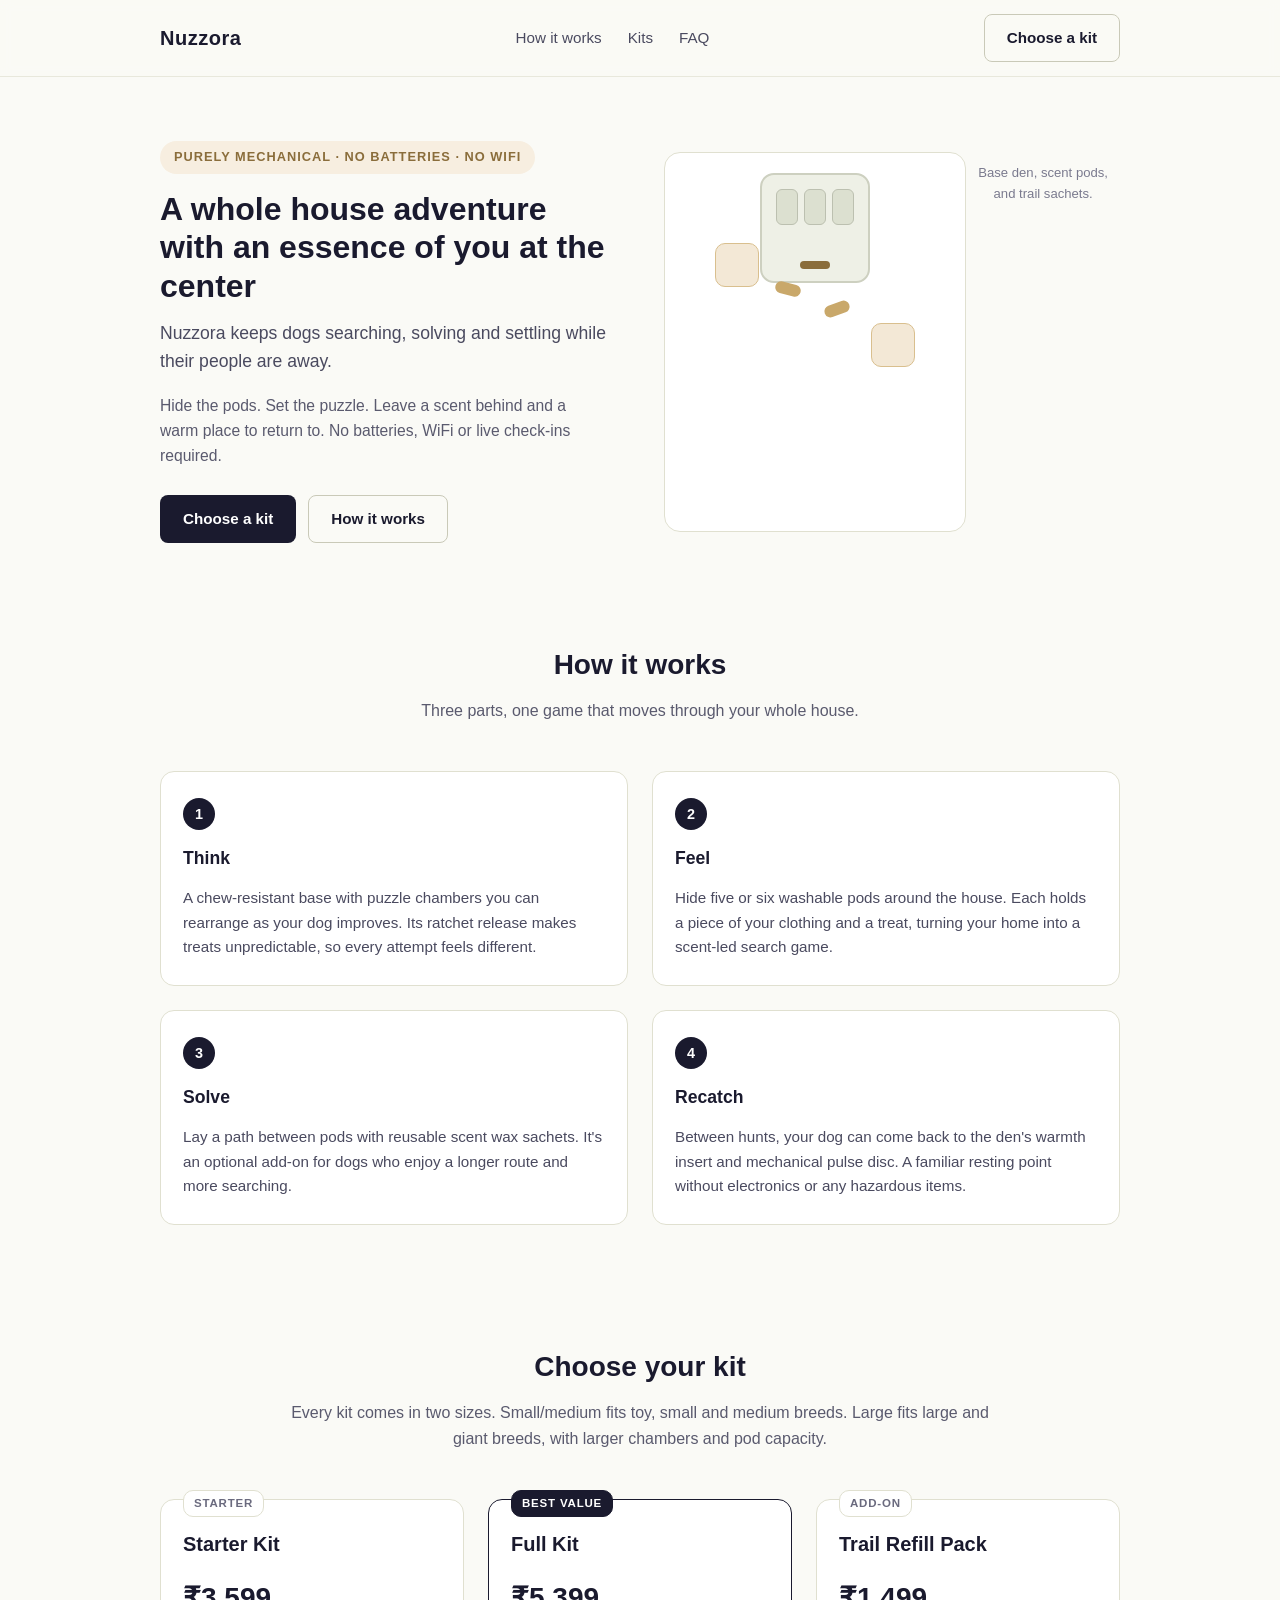
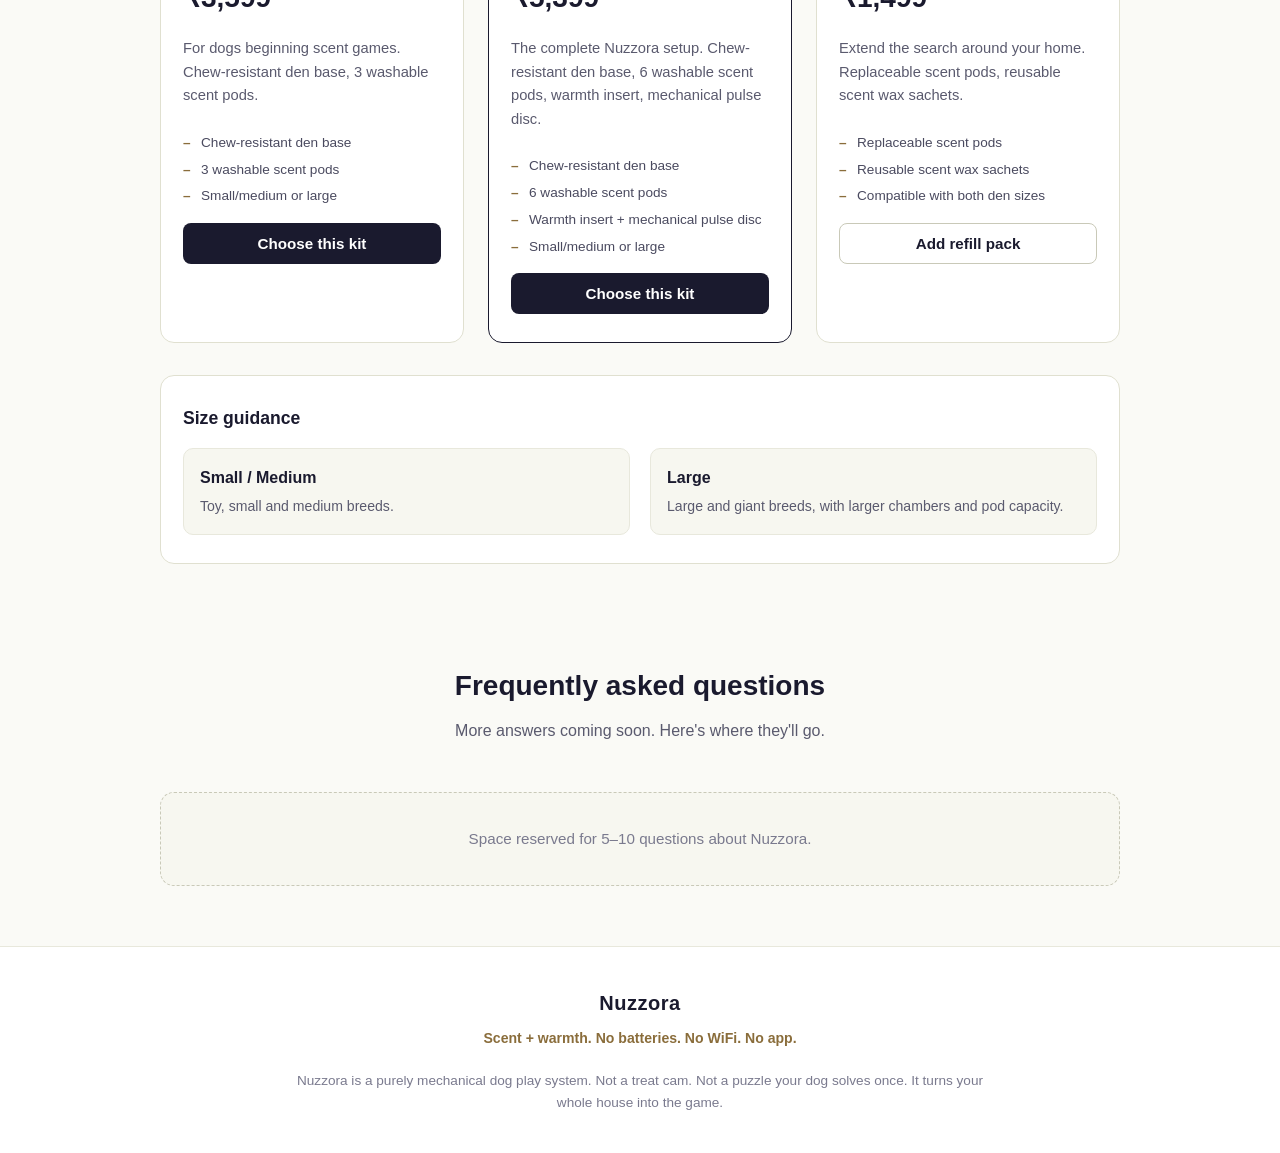
==== index.html @ 22600ec7 "Add Nuzzora product page: hero, how it works, kits, FAQ space" ====
<!DOCTYPE html>
<html lang="en">
<head>
  <meta charset="UTF-8">
  <meta name="viewport" content="width=device-width, initial-scale=1.0">
  <title>Nuzzora — A whole house adventure for your dog</title>
  <link rel="stylesheet" href="styles.css">
</head>
<body>

  <header class="site-header">
    <div class="container header-inner">
      <a class="brand" href="#">Nuzzora</a>
      <nav class="nav-links">
        <a href="#how-it-works">How it works</a>
        <a href="#kits">Kits</a>
        <a href="#faq">FAQ</a>
      </nav>
      <a class="btn btn-outline" href="#kits">Choose a kit</a>
    </div>
  </header>

  <main>

    <!-- 1. Hero Section -->
    <section class="hero" id="hero">
      <div class="container hero-inner">
        <div class="hero-content">
          <span class="badge">Purely mechanical · No batteries · No WiFi</span>
          <h1 class="hero-headline">A whole house adventure with an essence of you at the center</h1>
          <p class="hero-subheading">Nuzzora keeps dogs searching, solving and settling while their people are away.</p>
          <p class="hero-body">Hide the pods. Set the puzzle. Leave a scent behind and a warm place to return to. No batteries, WiFi or live check-ins required.</p>
          <div class="hero-actions">
            <a class="btn btn-primary" href="#kits">Choose a kit</a>
            <a class="btn btn-outline" href="#how-it-works">How it works</a>
          </div>
        </div>
        <div class="hero-visual">
          <div class="product-card">
            <div class="product-card-inner">
              <div class="den den-base">
                <div class="chambers">
                  <div class="chamber c1"></div>
                  <div class="chamber c2"></div>
                  <div class="chamber c3"></div>
                </div>
                <div class="pulse-disc"></div>
              </div>
              <div class="pod pod-1"></div>
              <div class="pod pod-2"></div>
              <div class="sachet sachet-1"></div>
              <div class="sachet sachet-2"></div>
            </div>
          </div>
          <p class="visual-caption">Base den, scent pods, and trail sachets.</p>
        </div>
      </div>
    </section>

    <!-- 2. How it works -->
    <section class="how-it-works" id="how-it-works">
      <div class="container">
        <header class="section-header">
          <h2 class="section-title">How it works</h2>
          <p class="section-intro">Three parts, one game that moves through your whole house.</p>
        </header>

        <div class="steps-grid">
          <article class="step card">
            <div class="step-number">1</div>
            <h3 class="step-title">Think</h3>
            <p>A chew-resistant base with puzzle chambers you can rearrange as your dog improves. Its ratchet release makes treats unpredictable, so every attempt feels different.</p>
          </article>

          <article class="step card">
            <div class="step-number">2</div>
            <h3 class="step-title">Feel</h3>
            <p>Hide five or six washable pods around the house. Each holds a piece of your clothing and a treat, turning your home into a scent-led search game.</p>
          </article>

          <article class="step card">
            <div class="step-number">3</div>
            <h3 class="step-title">Solve</h3>
            <p>Lay a path between pods with reusable scent wax sachets. It's an optional add-on for dogs who enjoy a longer route and more searching.</p>
          </article>

          <article class="step card">
            <div class="step-number">4</div>
            <h3 class="step-title">Recatch</h3>
            <p>Between hunts, your dog can come back to the den's warmth insert and mechanical pulse disc. A familiar resting point without electronics or any hazardous items.</p>
          </article>
        </div>
      </div>
    </section>

    <!-- 3. Size and Price Cards -->
    <section class="kits" id="kits">
      <div class="container">
        <header class="section-header">
          <h2 class="section-title">Choose your kit</h2>
          <p class="section-intro">Every kit comes in two sizes. Small/medium fits toy, small and medium breeds. Large fits large and giant breeds, with larger chambers and pod capacity.</p>
        </header>

        <div class="kits-grid">
          <article class="kit-card card">
            <span class="kit-tag">Starter</span>
            <h3 class="kit-name">Starter Kit</h3>
            <p class="kit-price">₹3,599</p>
            <p class="kit-desc">For dogs beginning scent games. Chew-resistant den base, 3 washable scent pods.</p>
            <ul class="kit-includes">
              <li>Chew-resistant den base</li>
              <li>3 washable scent pods</li>
              <li>Small/medium or large</li>
            </ul>
            <button class="btn btn-primary choose-btn" data-kit="starter">Choose this kit</button>
          </article>

          <article class="kit-card card featured">
            <span class="kit-tag kit-tag--featured">Best value</span>
            <h3 class="kit-name">Full Kit</h3>
            <p class="kit-price">₹5,399</p>
            <p class="kit-desc">The complete Nuzzora setup. Chew-resistant den base, 6 washable scent pods, warmth insert, mechanical pulse disc.</p>
            <ul class="kit-includes">
              <li>Chew-resistant den base</li>
              <li>6 washable scent pods</li>
              <li>Warmth insert + mechanical pulse disc</li>
              <li>Small/medium or large</li>
            </ul>
            <button class="btn btn-primary choose-btn" data-kit="full">Choose this kit</button>
          </article>

          <article class="kit-card card">
            <span class="kit-tag">Add-on</span>
            <h3 class="kit-name">Trail Refill Pack</h3>
            <p class="kit-price">₹1,499</p>
            <p class="kit-desc">Extend the search around your home. Replaceable scent pods, reusable scent wax sachets.</p>
            <ul class="kit-includes">
              <li>Replaceable scent pods</li>
              <li>Reusable scent wax sachets</li>
              <li>Compatible with both den sizes</li>
            </ul>
            <button class="btn btn-outline choose-btn" data-kit="refill">Add refill pack</button>
          </article>
        </div>

        <div class="size-guidance card">
          <h3>Size guidance</h3>
          <div class="size-options">
            <div class="size-option">
              <strong>Small / Medium</strong>
              <p>Toy, small and medium breeds.</p>
            </div>
            <div class="size-option">
              <strong>Large</strong>
              <p>Large and giant breeds, with larger chambers and pod capacity.</p>
            </div>
          </div>
        </div>
      </div>
    </section>

    <!-- 4. FAQ (space kept) -->
    <section class="faq" id="faq">
      <div class="container">
        <header class="section-header">
          <h2 class="section-title">Frequently asked questions</h2>
          <p class="section-intro">More answers coming soon. Here's where they'll go.</p>
        </header>

        <div class="faq-grid">
          <div class="faq-placeholder card">
            <p>Space reserved for 5–10 questions about Nuzzora.</p>
          </div>
        </div>
      </div>
    </section>

  </main>

  <footer class="site-footer">
    <div class="container footer-inner">
      <div class="footer-brand">
        <a class="brand" href="#">Nuzzora</a>
        <p class="footer-line">Scent + warmth. No batteries. No WiFi. No app.</p>
      </div>
      <div class="footer-notes">
        <p>Nuzzora is a purely mechanical dog play system. Not a treat cam. Not a puzzle your dog solves once. It turns your whole house into the game.</p>
      </div>
    </div>
  </footer>

  <script src="script.js"></script>
</body>
</html>
---- styles.css ----
/* Nuzzora — product page styles */
* {
  box-sizing: border-box;
  margin: 0;
  padding: 0;
}

html {
  scroll-behavior: smooth;
}

body {
  font-family: -apple-system, BlinkMacSystemFont, "Segoe UI", Roboto, Helvetica, Arial, sans-serif;
  background: #fafaf6;
  color: #22223b;
  line-height: 1.6;
  -webkit-font-smoothing: antialiased;
}

a {
  color: inherit;
  text-decoration: none;
}

img {
  display: block;
  max-width: 100%;
}

.container {
  width: 100%;
  max-width: 1000px;
  margin: 0 auto;
  padding: 0 20px;
}

/* Header */
.site-header {
  position: sticky;
  top: 0;
  background: rgba(250, 250, 246, 0.8);
  border-bottom: 1px solid #e8e8dc;
  z-index: 50;
  backdrop-filter: blur(6px);
}

.header-inner {
  display: flex;
  align-items: center;
  justify-content: space-between;
  padding: 14px 20px;
}

.brand {
  font-weight: 800;
  font-size: 1.25rem;
  letter-spacing: 0.5px;
  color: #1a1a2e;
}

.nav-links {
  display: flex;
  gap: 26px;
  align-items: center;
}

.nav-links a {
  font-size: 0.95rem;
  color: #4a4a5f;
  font-weight: 500;
}

.nav-links a:hover {
  color: #1a1a2e;
}

/* Buttons */
.btn {
  display: inline-flex;
  align-items: center;
  justify-content: center;
  padding: 11px 22px;
  border-radius: 8px;
  font-size: 0.95rem;
  font-weight: 600;
  cursor: pointer;
  border: 1px solid transparent;
  transition: all 0.2s ease;
}

.btn-primary {
  background: #1a1a2e;
  color: #ffffff;
}

.btn-primary:hover {
  background: #2a2a4e;
}

.btn-outline {
  background: transparent;
  color: #1a1a2e;
  border-color: #c9c9b8;
}

.btn-outline:hover {
  background: #f0f0e6;
  border-color: #1a1a2e;
}

/* Hero */
.hero {
  padding: 64px 0 40px;
}

.hero-inner {
  display: grid;
  grid-template-columns: 1fr 1fr;
  gap: 48px;
  align-items: center;
}

.badge {
  display: inline-block;
  font-size: 0.8rem;
  font-weight: 700;
  letter-spacing: 1px;
  text-transform: uppercase;
  color: #8a6d3b;
  background: #f7eee0;
  padding: 6px 14px;
  border-radius: 20px;
  margin-bottom: 16px;
}

.hero-headline {
  font-size: 2rem;
  font-weight: 800;
  line-height: 1.2;
  color: #1a1a2e;
  margin-bottom: 14px;
}

.hero-subheading {
  font-size: 1.1rem;
  color: #4a4a5f;
  margin-bottom: 18px;
  font-weight: 500;
}

.hero-body {
  font-size: 0.98rem;
  color: #5a5a6e;
  margin-bottom: 26px;
  max-width: 430px;
}

.hero-actions {
  display: flex;
  gap: 12px;
  flex-wrap: wrap;
}

.hero-visual {
  display: flex;
  justify-content: center;
}

.product-card {
  width: 100%;
  max-width: 360px;
  height: 380px;
  background: #ffffff;
  border: 1px solid #e0e0d0;
  border-radius: 16px;
  position: relative;
  overflow: hidden;
}

.product-card-inner {
  position: absolute;
  inset: 20px;
  display: flex;
  flex-direction: column;
  align-items: center;
  justify-content: space-between;
}

.den {
  width: 110px;
  height: 110px;
  background: #eef0e6;
  border: 2px solid #cdd0c0;
  border-radius: 14px;
  position: relative;
  display: flex;
  align-items: center;
  justify-content: center;
}

.chambers {
  position: absolute;
  inset: 14px;
  display: grid;
  grid-template-columns: repeat(3, 1fr);
  grid-template-rows: repeat(2, 1fr);
  gap: 6px;
}

.chamber {
  background: #dce0d0;
  border: 1px solid #bcc0b0;
  border-radius: 6px;
}

.pulse-disc {
  position: absolute;
  bottom: 12px;
  left: 50%;
  transform: translateX(-50%);
  width: 30px;
  height: 8px;
  background: #8a6d3b;
  border-radius: 4px;
}

.pod {
  width: 44px;
  height: 44px;
  background: #f3e8d6;
  border: 1.5px solid #d9bf8e;
  border-radius: 10px;
  position: absolute;
}

.pod-1 {
  top: 70px;
  left: 30px;
}

.pod-2 {
  top: 150px;
  right: 30px;
}

.sachet {
  width: 26px;
  height: 12px;
  background: #c9a86a;
  border-radius: 6px;
  position: absolute;
}

.sachet-1 {
  top: 110px;
  left: 90px;
  transform: rotate(15deg);
}

.sachet-2 {
  top: 130px;
  right: 95px;
  transform: rotate(-20deg);
}

.visual-caption {
  margin-top: 10px;
  text-align: center;
  font-size: 0.82rem;
  color: #7a7a8e;
}

/* Section headers */
.section-header {
  text-align: center;
  max-width: 700px;
  margin: 0 auto 48px;
}

.section-title {
  font-size: 1.75rem;
  font-weight: 800;
  color: #1a1a2e;
  margin-bottom: 10px;
}

.section-intro {
  font-size: 1rem;
  color: #5a5a6e;
}

/* How it works */
.how-it-works {
  padding: 60px 0;
}

.steps-grid {
  display: grid;
  grid-template-columns: repeat(2, 1fr);
  gap: 24px;
}

.step {
  display: flex;
  flex-direction: column;
  gap: 14px;
  padding: 26px 22px;
  border: 1px solid #e0e0d0;
  border-radius: 14px;
  background: #ffffff;
}

.step-number {
  width: 32px;
  height: 32px;
  background: #1a1a2e;
  color: #ffffff;
  border-radius: 50%;
  font-size: 0.9rem;
  font-weight: 700;
  display: flex;
  align-items: center;
  justify-content: center;
  align-self: flex-start;
}

.step-title {
  font-size: 1.1rem;
  font-weight: 700;
  color: #1a1a2e;
}

.step p {
  font-size: 0.95rem;
  color: #4a4a5f;
}

/* Kits */
.kits {
  padding: 60px 0 40px;
}

.kits-grid {
  display: grid;
  grid-template-columns: repeat(3, 1fr);
  gap: 24px;
  margin-bottom: 32px;
}

.kit-card {
  display: flex;
  flex-direction: column;
  gap: 16px;
  padding: 28px 22px;
  border: 1px solid #e0e0d0;
  border-radius: 14px;
  background: #ffffff;
  position: relative;
}

.kit-card.featured {
  border-color: #1a1a2e;
  z-index: 2;
}

.kit-tag {
  position: absolute;
  top: -10px;
  left: 22px;
  font-size: 0.72rem;
  font-weight: 800;
  letter-spacing: 0.8px;
  text-transform: uppercase;
  background: #ffffff;
  padding: 3px 10px;
  border-radius: 10px;
  border: 1px solid #e0e0d0;
  color: #6a6a7e;
}

.kit-card.featured .kit-tag--featured {
  border-color: #1a1a2e;
  color: #1a1a2e;
  background: #1a1a2e;
  color: #ffffff;
}

.kit-name {
  font-size: 1.25rem;
  font-weight: 800;
  color: #1a1a2e;
}

.kit-price {
  font-size: 1.75rem;
  font-weight: 800;
  color: #1a1a2e;
}

.kit-desc {
  font-size: 0.92rem;
  color: #5a5a6e;
}

.kit-includes {
  list-style: none;
  margin-top: 8px;
  display: flex;
  flex-direction: column;
  gap: 5px;
}

.kit-includes li {
  font-size: 0.85rem;
  color: #4a4a5f;
  padding-left: 18px;
  position: relative;
}

.kit-includes li::before {
  content: "–";
  position: absolute;
  left: 0;
  color: #8a6d3b;
  font-weight: 700;
}

.size-guidance {
  display: flex;
  flex-direction: column;
  gap: 16px;
  padding: 28px 22px;
  border: 1px solid #e0e0d0;
  border-radius: 14px;
  background: #ffffff;
}

.size-guidance h3 {
  font-size: 1.1rem;
  font-weight: 700;
  color: #1a1a2e;
}

.size-options {
  display: flex;
  gap: 20px;
  flex-wrap: wrap;
}

.size-option {
  flex: 1;
  min-width: 180px;
  background: #f7f7f0;
  border-radius: 10px;
  padding: 16px;
  border: 1px solid #e8e8dc;
}

.size-option strong {
  display: block;
  font-size: 1rem;
  font-weight: 700;
  color: #1a1a2e;
  margin-bottom: 4px;
}

.size-option p {
  font-size: 0.88rem;
  color: #5a5a6e;
}

/* FAQ */
.faq {
  padding: 60px 0;
}

.faq-grid {
  display: grid;
  grid-template-columns: repeat(auto-fit, minmax(260px, 1fr));
  gap: 20px;
}

.faq-placeholder {
  padding: 34px 22px;
  border: 1px dashed #c9c9b8;
  border-radius: 14px;
  background: #f7f7f0;
  color: #7a7a8e;
  font-size: 0.95rem;
  text-align: center;
}

/* Footer */
.site-footer {
  border-top: 1px solid #e8e8dc;
  background: #ffffff;
  padding: 40px 0;
}

.footer-inner {
  display: flex;
  flex-direction: column;
  gap: 20px;
  align-items: center;
  text-align: center;
}

.footer-brand .brand {
  font-weight: 800;
  font-size: 1.25rem;
  color: #1a1a2e;
  margin-bottom: 8px;
  display: block;
}

.footer-line {
  font-size: 0.88rem;
  color: #8a6d3b;
  font-weight: 600;
}

.footer-notes p {
  font-size: 0.85rem;
  color: #7a7a8e;
  max-width: 700px;
}

/* Responsive */
@media (max-width: 768px) {
  .hero-inner {
    grid-template-columns: 1fr;
    gap: 32px;
  }

  .steps-grid {
    grid-template-columns: 1fr;
  }

  .kits-grid {
    grid-template-columns: 1fr;
  }

  .nav-links {
    display: none;
  }

  .hero-headline {
    font-size: 1.6rem;
  }
}
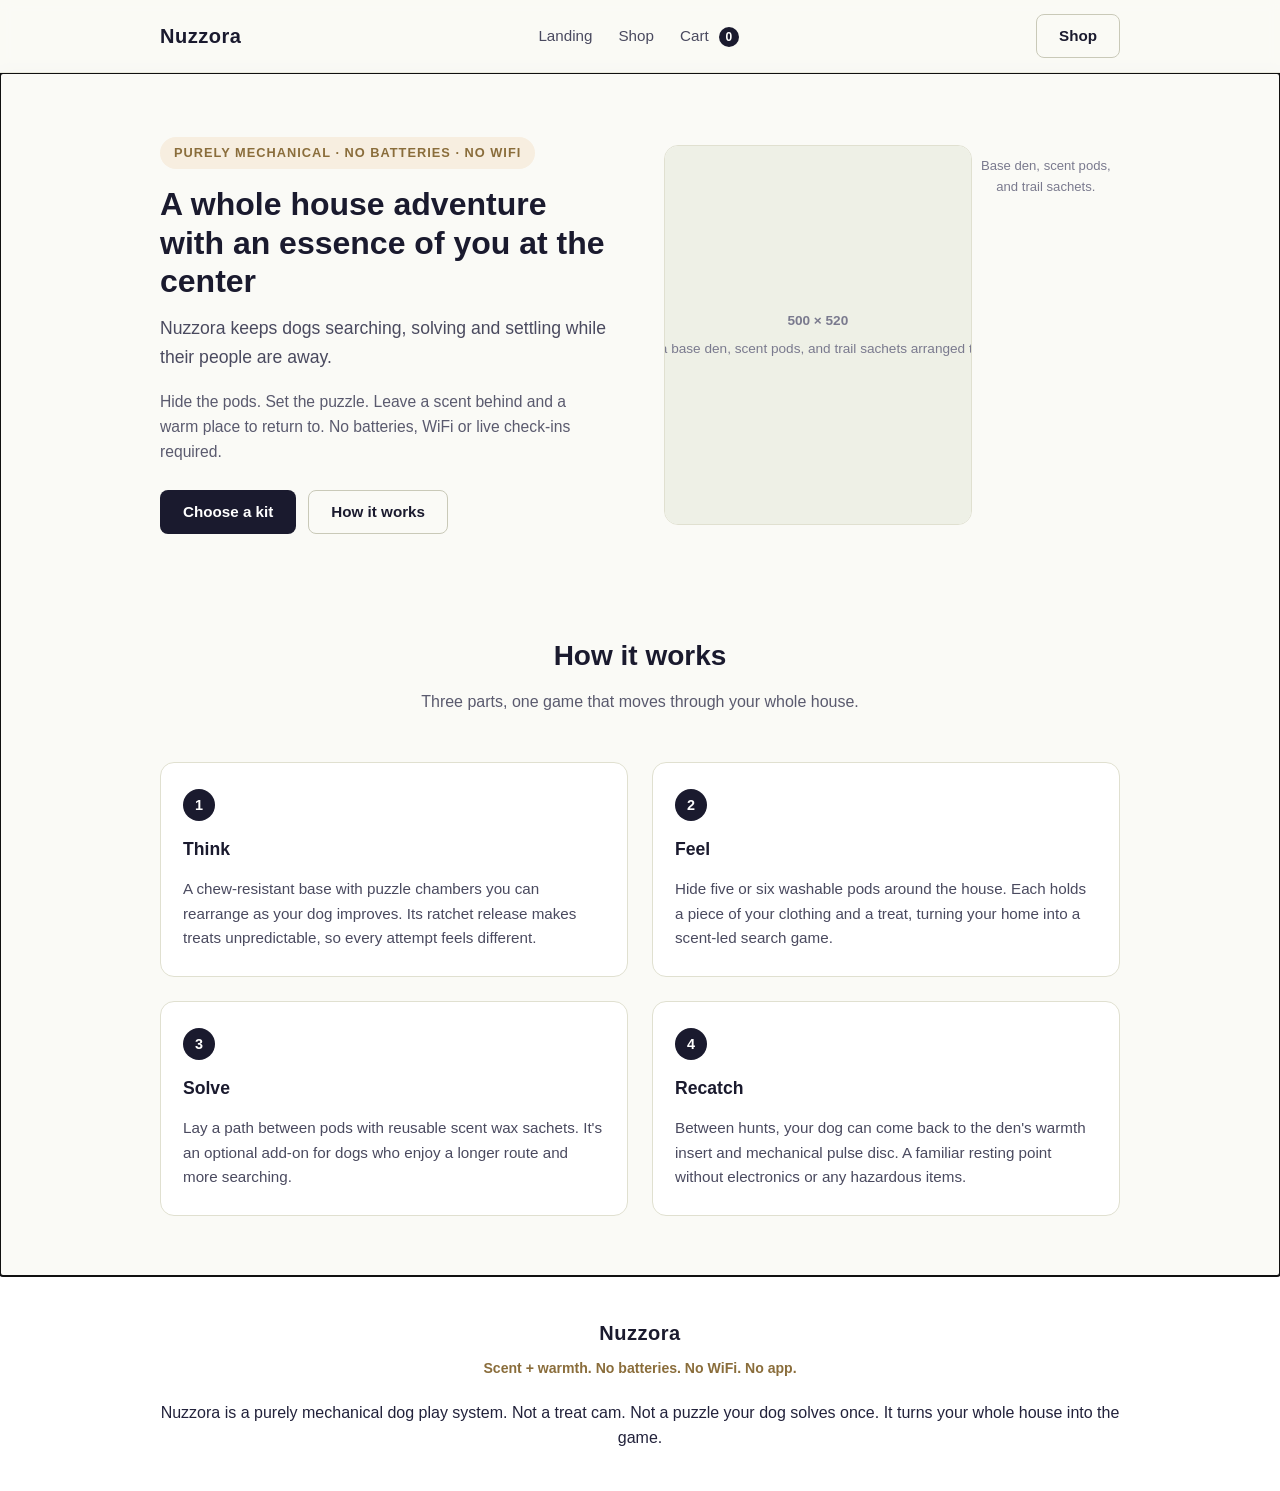
==== commit baa476ca: "Refactor into lightweight SPA: landing, shop, product detail, cart, checkout, confirmation routes wi" ====
--- a/index.html
+++ b/index.html
@@ -7,188 +7,9 @@
   <link rel="stylesheet" href="styles.css">
 </head>
 <body>
-
-  <header class="site-header">
-    <div class="container header-inner">
-      <a class="brand" href="#">Nuzzora</a>
-      <nav class="nav-links">
-        <a href="#how-it-works">How it works</a>
-        <a href="#kits">Kits</a>
-        <a href="#faq">FAQ</a>
-      </nav>
-      <a class="btn btn-outline" href="#kits">Choose a kit</a>
-    </div>
-  </header>
-
-  <main>
-
-    <!-- 1. Hero Section -->
-    <section class="hero" id="hero">
-      <div class="container hero-inner">
-        <div class="hero-content">
-          <span class="badge">Purely mechanical · No batteries · No WiFi</span>
-          <h1 class="hero-headline">A whole house adventure with an essence of you at the center</h1>
-          <p class="hero-subheading">Nuzzora keeps dogs searching, solving and settling while their people are away.</p>
-          <p class="hero-body">Hide the pods. Set the puzzle. Leave a scent behind and a warm place to return to. No batteries, WiFi or live check-ins required.</p>
-          <div class="hero-actions">
-            <a class="btn btn-primary" href="#kits">Choose a kit</a>
-            <a class="btn btn-outline" href="#how-it-works">How it works</a>
-          </div>
-        </div>
-        <div class="hero-visual">
-          <div class="product-card">
-            <div class="product-card-inner">
-              <div class="den den-base">
-                <div class="chambers">
-                  <div class="chamber c1"></div>
-                  <div class="chamber c2"></div>
-                  <div class="chamber c3"></div>
-                </div>
-                <div class="pulse-disc"></div>
-              </div>
-              <div class="pod pod-1"></div>
-              <div class="pod pod-2"></div>
-              <div class="sachet sachet-1"></div>
-              <div class="sachet sachet-2"></div>
-            </div>
-          </div>
-          <p class="visual-caption">Base den, scent pods, and trail sachets.</p>
-        </div>
-      </div>
-    </section>
-
-    <!-- 2. How it works -->
-    <section class="how-it-works" id="how-it-works">
-      <div class="container">
-        <header class="section-header">
-          <h2 class="section-title">How it works</h2>
-          <p class="section-intro">Three parts, one game that moves through your whole house.</p>
-        </header>
-
-        <div class="steps-grid">
-          <article class="step card">
-            <div class="step-number">1</div>
-            <h3 class="step-title">Think</h3>
-            <p>A chew-resistant base with puzzle chambers you can rearrange as your dog improves. Its ratchet release makes treats unpredictable, so every attempt feels different.</p>
-          </article>
-
-          <article class="step card">
-            <div class="step-number">2</div>
-            <h3 class="step-title">Feel</h3>
-            <p>Hide five or six washable pods around the house. Each holds a piece of your clothing and a treat, turning your home into a scent-led search game.</p>
-          </article>
-
-          <article class="step card">
-            <div class="step-number">3</div>
-            <h3 class="step-title">Solve</h3>
-            <p>Lay a path between pods with reusable scent wax sachets. It's an optional add-on for dogs who enjoy a longer route and more searching.</p>
-          </article>
-
-          <article class="step card">
-            <div class="step-number">4</div>
-            <h3 class="step-title">Recatch</h3>
-            <p>Between hunts, your dog can come back to the den's warmth insert and mechanical pulse disc. A familiar resting point without electronics or any hazardous items.</p>
-          </article>
-        </div>
-      </div>
-    </section>
-
-    <!-- 3. Size and Price Cards -->
-    <section class="kits" id="kits">
-      <div class="container">
-        <header class="section-header">
-          <h2 class="section-title">Choose your kit</h2>
-          <p class="section-intro">Every kit comes in two sizes. Small/medium fits toy, small and medium breeds. Large fits large and giant breeds, with larger chambers and pod capacity.</p>
-        </header>
-
-        <div class="kits-grid">
-          <article class="kit-card card">
-            <span class="kit-tag">Starter</span>
-            <h3 class="kit-name">Starter Kit</h3>
-            <p class="kit-price">₹3,599</p>
-            <p class="kit-desc">For dogs beginning scent games. Chew-resistant den base, 3 washable scent pods.</p>
-            <ul class="kit-includes">
-              <li>Chew-resistant den base</li>
-              <li>3 washable scent pods</li>
-              <li>Small/medium or large</li>
-            </ul>
-            <button class="btn btn-primary choose-btn" data-kit="starter">Choose this kit</button>
-          </article>
-
-          <article class="kit-card card featured">
-            <span class="kit-tag kit-tag--featured">Best value</span>
-            <h3 class="kit-name">Full Kit</h3>
-            <p class="kit-price">₹5,399</p>
-            <p class="kit-desc">The complete Nuzzora setup. Chew-resistant den base, 6 washable scent pods, warmth insert, mechanical pulse disc.</p>
-            <ul class="kit-includes">
-              <li>Chew-resistant den base</li>
-              <li>6 washable scent pods</li>
-              <li>Warmth insert + mechanical pulse disc</li>
-              <li>Small/medium or large</li>
-            </ul>
-            <button class="btn btn-primary choose-btn" data-kit="full">Choose this kit</button>
-          </article>
-
-          <article class="kit-card card">
-            <span class="kit-tag">Add-on</span>
-            <h3 class="kit-name">Trail Refill Pack</h3>
-            <p class="kit-price">₹1,499</p>
-            <p class="kit-desc">Extend the search around your home. Replaceable scent pods, reusable scent wax sachets.</p>
-            <ul class="kit-includes">
-              <li>Replaceable scent pods</li>
-              <li>Reusable scent wax sachets</li>
-              <li>Compatible with both den sizes</li>
-            </ul>
-            <button class="btn btn-outline choose-btn" data-kit="refill">Add refill pack</button>
-          </article>
-        </div>
-
-        <div class="size-guidance card">
-          <h3>Size guidance</h3>
-          <div class="size-options">
-            <div class="size-option">
-              <strong>Small / Medium</strong>
-              <p>Toy, small and medium breeds.</p>
-            </div>
-            <div class="size-option">
-              <strong>Large</strong>
-              <p>Large and giant breeds, with larger chambers and pod capacity.</p>
-            </div>
-          </div>
-        </div>
-      </div>
-    </section>
-
-    <!-- 4. FAQ (space kept) -->
-    <section class="faq" id="faq">
-      <div class="container">
-        <header class="section-header">
-          <h2 class="section-title">Frequently asked questions</h2>
-          <p class="section-intro">More answers coming soon. Here's where they'll go.</p>
-        </header>
-
-        <div class="faq-grid">
-          <div class="faq-placeholder card">
-            <p>Space reserved for 5–10 questions about Nuzzora.</p>
-          </div>
-        </div>
-      </div>
-    </section>
-
-  </main>
-
-  <footer class="site-footer">
-    <div class="container footer-inner">
-      <div class="footer-brand">
-        <a class="brand" href="#">Nuzzora</a>
-        <p class="footer-line">Scent + warmth. No batteries. No WiFi. No app.</p>
-      </div>
-      <div class="footer-notes">
-        <p>Nuzzora is a purely mechanical dog play system. Not a treat cam. Not a puzzle your dog solves once. It turns your whole house into the game.</p>
-      </div>
-    </div>
-  </footer>
-
-  <script src="script.js"></script>
+  <header id="header"></header>
+  <main id="app" tabindex="-1"></main>
+  <footer id="footer"></footer>
+  <script type="module" src="main.js"></script>
 </body>
 </html>
--- a/styles.css
+++ b/styles.css
@@ -1,5 +1,8 @@
-/* Nuzzora — product page styles */
-* {
+/* Nuzzora — global styles */
+/* Reset & base */
+*,
+*::before,
+*::after {
   box-sizing: border-box;
   margin: 0;
   padding: 0;
@@ -27,6 +30,10 @@
   max-width: 100%;
 }
 
+button {
+  font-family: inherit;
+}
+
 .container {
   width: 100%;
   max-width: 1000px;
@@ -34,11 +41,23 @@
   padding: 0 20px;
 }
 
+/* Visually hidden for accessible labels */
+.sr-only {
+  position: absolute;
+  width: 1px;
+  height: 1px;
+  padding: 0;
+  margin: -1px;
+  overflow: hidden;
+  clip: rect(0, 0, 0, 0);
+  border: 0;
+}
+
 /* Header */
 .site-header {
   position: sticky;
   top: 0;
-  background: rgba(250, 250, 246, 0.8);
+  background: rgba(250, 250, 246, 0.9);
   border-bottom: 1px solid #e8e8dc;
   z-index: 50;
   backdrop-filter: blur(6px);
@@ -72,6 +91,20 @@
 
 .nav-links a:hover {
   color: #1a1a2e;
+}
+
+.cart-count {
+  display: inline-flex;
+  align-items: center;
+  justify-content: center;
+  min-width: 20px;
+  height: 20px;
+  background: #1a1a2e;
+  color: #fff;
+  border-radius: 10px;
+  font-size: 0.75rem;
+  font-weight: 700;
+  margin-left: 6px;
 }
 
 /* Buttons */
@@ -86,26 +119,46 @@
   cursor: pointer;
   border: 1px solid transparent;
   transition: all 0.2s ease;
-}
-
-.btn-primary {
+  line-height: 1.3;
+}
+
+.btn--primary {
   background: #1a1a2e;
   color: #ffffff;
 }
 
-.btn-primary:hover {
+.btn--primary:hover {
   background: #2a2a4e;
 }
 
-.btn-outline {
+.btn--outline {
   background: transparent;
   color: #1a1a2e;
   border-color: #c9c9b8;
 }
 
-.btn-outline:hover {
+.btn--outline:hover {
   background: #f0f0e6;
   border-color: #1a1a2e;
+}
+
+.btn--block {
+  width: 100%;
+}
+
+.btn:focus-visible {
+  outline: 3px solid #8a6d3b;
+  outline-offset: 2px;
+}
+
+.btn:disabled {
+  opacity: 0.6;
+  cursor: not-allowed;
+}
+
+/* Page wrapper */
+.page {
+  min-height: 60vh;
 }
 
 /* Hero */
@@ -166,7 +219,7 @@
   justify-content: center;
 }
 
-.product-card {
+.hero-card {
   width: 100%;
   max-width: 360px;
   height: 380px;
@@ -175,92 +228,10 @@
   border-radius: 16px;
   position: relative;
   overflow: hidden;
-}
-
-.product-card-inner {
-  position: absolute;
-  inset: 20px;
-  display: flex;
-  flex-direction: column;
-  align-items: center;
-  justify-content: space-between;
-}
-
-.den {
-  width: 110px;
-  height: 110px;
-  background: #eef0e6;
-  border: 2px solid #cdd0c0;
-  border-radius: 14px;
-  position: relative;
-  display: flex;
-  align-items: center;
-  justify-content: center;
-}
-
-.chambers {
-  position: absolute;
-  inset: 14px;
-  display: grid;
-  grid-template-columns: repeat(3, 1fr);
-  grid-template-rows: repeat(2, 1fr);
-  gap: 6px;
-}
-
-.chamber {
-  background: #dce0d0;
-  border: 1px solid #bcc0b0;
-  border-radius: 6px;
-}
-
-.pulse-disc {
-  position: absolute;
-  bottom: 12px;
-  left: 50%;
-  transform: translateX(-50%);
-  width: 30px;
-  height: 8px;
-  background: #8a6d3b;
-  border-radius: 4px;
-}
-
-.pod {
-  width: 44px;
-  height: 44px;
-  background: #f3e8d6;
-  border: 1.5px solid #d9bf8e;
-  border-radius: 10px;
-  position: absolute;
-}
-
-.pod-1 {
-  top: 70px;
-  left: 30px;
-}
-
-.pod-2 {
-  top: 150px;
-  right: 30px;
-}
-
-.sachet {
-  width: 26px;
-  height: 12px;
-  background: #c9a86a;
-  border-radius: 6px;
-  position: absolute;
-}
-
-.sachet-1 {
-  top: 110px;
-  left: 90px;
-  transform: rotate(15deg);
-}
-
-.sachet-2 {
-  top: 130px;
-  right: 95px;
-  transform: rotate(-20deg);
+  display: flex;
+  flex-direction: column;
+  align-items: center;
+  justify-content: center;
 }
 
 .visual-caption {
@@ -287,6 +258,12 @@
 .section-intro {
   font-size: 1rem;
   color: #5a5a6e;
+}
+
+.page-header {
+  display: flex;
+  flex-direction: column;
+  gap: 8px;
 }
 
 /* How it works */
@@ -335,11 +312,7 @@
   color: #4a4a5f;
 }
 
-/* Kits */
-.kits {
-  padding: 60px 0 40px;
-}
-
+/* Kits / shop */
 .kits-grid {
   display: grid;
   grid-template-columns: repeat(3, 1fr);
@@ -347,7 +320,7 @@
   margin-bottom: 32px;
 }
 
-.kit-card {
+.product-card {
   display: flex;
   flex-direction: column;
   gap: 16px;
@@ -355,18 +328,50 @@
   border: 1px solid #e0e0d0;
   border-radius: 14px;
   background: #ffffff;
-  position: relative;
-}
-
-.kit-card.featured {
+}
+
+.product-card.featured {
   border-color: #1a1a2e;
-  z-index: 2;
+}
+
+.card-image {
+  width: 100%;
+  height: 200px;
+  display: flex;
+  align-items: center;
+  justify-content: center;
+  background: #f7f7f0;
+  border-radius: 10px;
+  overflow: hidden;
+}
+
+.card-placeholder {
+  width: 100% !important;
+  height: 100% !important;
+  min-height: 100% !important;
+  border: none !important;
+  background: transparent !important;
+}
+
+.card-title {
+  font-size: 1.25rem;
+  font-weight: 800;
+  color: #1a1a2e;
+}
+
+.card-price {
+  font-size: 1.75rem;
+  font-weight: 800;
+  color: #1a1a2e;
+}
+
+.card-desc {
+  font-size: 0.92rem;
+  color: #5a5a6e;
 }
 
 .kit-tag {
-  position: absolute;
-  top: -10px;
-  left: 22px;
+  align-self: flex-start;
   font-size: 0.72rem;
   font-weight: 800;
   letter-spacing: 0.8px;
@@ -378,53 +383,6 @@
   color: #6a6a7e;
 }
 
-.kit-card.featured .kit-tag--featured {
-  border-color: #1a1a2e;
-  color: #1a1a2e;
-  background: #1a1a2e;
-  color: #ffffff;
-}
-
-.kit-name {
-  font-size: 1.25rem;
-  font-weight: 800;
-  color: #1a1a2e;
-}
-
-.kit-price {
-  font-size: 1.75rem;
-  font-weight: 800;
-  color: #1a1a2e;
-}
-
-.kit-desc {
-  font-size: 0.92rem;
-  color: #5a5a6e;
-}
-
-.kit-includes {
-  list-style: none;
-  margin-top: 8px;
-  display: flex;
-  flex-direction: column;
-  gap: 5px;
-}
-
-.kit-includes li {
-  font-size: 0.85rem;
-  color: #4a4a5f;
-  padding-left: 18px;
-  position: relative;
-}
-
-.kit-includes li::before {
-  content: "–";
-  position: absolute;
-  left: 0;
-  color: #8a6d3b;
-  font-weight: 700;
-}
-
 .size-guidance {
   display: flex;
   flex-direction: column;
@@ -469,17 +427,242 @@
   color: #5a5a6e;
 }
 
-/* FAQ */
-.faq {
-  padding: 60px 0;
-}
-
-.faq-grid {
+/* Placeholder images */
+.placeholder-img {
+  display: flex;
+  flex-direction: column;
+  align-items: center;
+  justify-content: center;
+  background: #eef0e6;
+  border: 1px dashed #c9c9b8;
+  border-radius: 12px;
+  color: #7a7a8e;
+  font-size: 0.85rem;
+  text-align: center;
+  padding: 12px;
+}
+
+.placeholder-img[role="img"] {
+  cursor: default;
+}
+
+.gallery-placeholder {
+  width: 100%;
+  height: 560px;
+  border-radius: 14px;
+  border: 1px dashed #c9c9b8;
+  background: #eef0e6;
+  display: flex;
+  align-items: center;
+  justify-content: center;
+}
+
+.gallery-img {
+  width: 100% !important;
+  height: 100% !important;
+  min-height: 100% !important;
+  border-radius: 12px !important;
+  border: none !important;
+}
+
+/* Product detail */
+.product-container {
   display: grid;
-  grid-template-columns: repeat(auto-fit, minmax(260px, 1fr));
-  gap: 20px;
-}
-
+  grid-template-columns: 1fr 1fr;
+  gap: 40px;
+  align-items: start;
+}
+
+.product-gallery {
+  display: flex;
+  flex-direction: column;
+  gap: 12px;
+}
+
+.product-name {
+  font-size: 1.75rem;
+  font-weight: 800;
+  color: #1a1a2e;
+  margin-bottom: 6px;
+}
+
+.product-summary {
+  font-size: 1rem;
+  font-weight: 700;
+  color: #8a6d3b;
+  margin-bottom: 10px;
+}
+
+.product-price {
+  font-size: 1.75rem;
+  font-weight: 800;
+  color: #1a1a2e;
+  margin-bottom: 14px;
+}
+
+.product-desc {
+  font-size: 0.95rem;
+  color: #4a4a5f;
+  margin-bottom: 22px;
+}
+
+.pick-size,
+.pick-qty {
+  font-size: 1rem;
+  font-weight: 700;
+  color: #1a1a2e;
+  margin-bottom: 10px;
+  margin-top: 18px;
+}
+
+.size-selector {
+  display: flex;
+  flex-wrap: wrap;
+  gap: 10px;
+  margin-bottom: 12px;
+}
+
+.size-btn {
+  display: flex;
+  flex-direction: column;
+  align-items: center;
+  gap: 4px;
+  padding: 10px 14px;
+  border: 1px solid #c9c9b8;
+  border-radius: 10px;
+  background: #fff;
+  color: #4a4a5f;
+  font-size: 0.9rem;
+  font-weight: 600;
+  cursor: pointer;
+  transition: all 0.2s;
+}
+
+.size-btn:hover {
+  border-color: #1a1a2e;
+  color: #1a1a2e;
+}
+
+.size-btn[aria-checked="true"],
+.size-btn.size--active {
+  background: #1a1a2e;
+  color: #fff;
+  border-color: #1a1a2e;
+}
+
+.size-btn.size--active .size-detail,
+.size-btn[aria-checked="true"] .size-detail {
+  color: #fff;
+}
+
+.size-detail {
+  font-size: 0.75rem;
+  font-weight: 500;
+  color: #7a7a8e;
+}
+
+.qty-control {
+  display: flex;
+  align-items: center;
+  gap: 10px;
+  border: 1px solid #c9c9b8;
+  border-radius: 10px;
+  background: #fff;
+  padding: 6px 10px;
+  max-width: 180px;
+}
+
+.qty-btn {
+  width: 32px;
+  height: 32px;
+  border-radius: 6px;
+  border: 1px solid #c9c9b8;
+  background: #f7f7f0;
+  color: #1a1a2e;
+  font-size: 1rem;
+  font-weight: 700;
+  cursor: pointer;
+  display: flex;
+  align-items: center;
+  justify-content: center;
+}
+
+.qty-btn:hover {
+  background: #e8e8dc;
+}
+
+.qty-input {
+  width: 44px;
+  text-align: center;
+  border: none;
+  background: transparent;
+  font-size: 0.95rem;
+  font-weight: 600;
+  color: #1a1a2e;
+}
+
+.qty-input:focus {
+  outline: 2px solid #8a6d3b;
+  outline-offset: 2px;
+}
+
+.product-actions {
+  display: flex;
+  flex-direction: column;
+  gap: 10px;
+  margin-top: 6px;
+}
+
+.feedback {
+  font-size: 0.9rem;
+  color: #2e7d32;
+  margin-top: 10px;
+  min-height: 1.2em;
+}
+
+.error-msg {
+  font-size: 0.9rem;
+  color: #c62828;
+  margin-top: 10px;
+  min-height: 1.2em;
+}
+
+.product-includes {
+  margin-top: 22px;
+  border-top: 1px solid #e8e8dc;
+  padding-top: 16px;
+}
+
+.product-includes h4 {
+  font-size: 0.95rem;
+  font-weight: 700;
+  color: #1a1a2e;
+  margin-bottom: 8px;
+}
+
+.includes-list {
+  list-style: none;
+  display: flex;
+  flex-direction: column;
+  gap: 5px;
+}
+
+.includes-list li {
+  font-size: 0.88rem;
+  color: #4a4a5f;
+  padding-left: 18px;
+  position: relative;
+}
+
+.includes-list li::before {
+  content: '–';
+  position: absolute;
+  left: 0;
+  color: #8a6d3b;
+  font-weight: 700;
+}
+
+/* FAQ placeholder section (landing bottom) - kept for future questions */
 .faq-placeholder {
   padding: 34px 22px;
   border: 1px dashed #c9c9b8;
@@ -490,6 +673,333 @@
   text-align: center;
 }
 
+/* Cart */
+.cart-wrap {
+  display: grid;
+  grid-template-columns: 1fr 340px;
+  gap: 32px;
+  align-items: start;
+}
+
+.cart-items {
+  display: flex;
+  flex-direction: column;
+  gap: 16px;
+}
+
+.cart-item {
+  display: flex;
+  gap: 14px;
+  padding: 16px;
+  border: 1px solid #e0e0d0;
+  border-radius: 12px;
+  background: #fff;
+  align-items: center;
+}
+
+.cart-item-thumb {
+  width: 80px;
+  height: 80px;
+  flex-shrink: 0;
+  border-radius: 8px;
+  border: 1px solid #e8e8dc;
+  background: #f7f7f0;
+  display: flex;
+  align-items: center;
+  justify-content: center;
+}
+
+.thumb-img {
+  width: 100% !important;
+  height: 100% !important;
+  border-radius: 6px !important;
+  border: none !important;
+}
+
+.cart-item-info {
+  flex: 1;
+}
+
+.cart-item-name {
+  font-weight: 700;
+  color: #1a1a2e;
+  font-size: 0.95rem;
+}
+
+.cart-item-variant {
+  font-size: 0.85rem;
+  color: #7a7a8e;
+  margin-top: 2px;
+}
+
+.cart-item-price {
+  font-size: 0.95rem;
+  font-weight: 700;
+  color: #1a1a2e;
+  margin-top: 6px;
+}
+
+.cart-item-controls {
+  display: flex;
+  align-items: center;
+  gap: 8px;
+}
+
+.qty-input.cart-qty,
+.qty-input {
+  width: 44px;
+}
+
+.remove-btn {
+  font-size: 0.85rem;
+  color: #c62828;
+  background: transparent;
+  border: 1px solid #c62828;
+  border-radius: 6px;
+  padding: 4px 10px;
+  cursor: pointer;
+  margin-left: 10px;
+}
+
+.remove-btn:hover {
+  background: #c62828;
+  color: #fff;
+}
+
+.cart-summary {
+  background: #f7f7f0;
+  border: 1px solid #e8e8dc;
+  border-radius: 12px;
+  padding: 24px;
+  height: fit-content;
+}
+
+.cart-summary h3 {
+  font-size: 1.1rem;
+  font-weight: 700;
+  color: #1a1a2e;
+  margin-bottom: 16px;
+}
+
+.summary-row {
+  display: flex;
+  justify-content: space-between;
+  font-size: 0.95rem;
+  color: #4a4a5f;
+  margin-bottom: 10px;
+}
+
+.summary-row:last-child {
+  font-weight: 800;
+  color: #1a1a2e;
+  font-size: 1.1rem;
+  margin-top: 12px;
+  padding-top: 12px;
+  border-top: 1px solid #e8e8dc;
+}
+
+.summary-actions {
+  display: flex;
+  flex-direction: column;
+  gap: 10px;
+  margin-top: 18px;
+}
+
+.empty-cart {
+  display: flex;
+  flex-direction: column;
+  align-items: center;
+  gap: 14px;
+  padding: 40px 20px;
+  text-align: center;
+}
+
+.empty-img {
+  width: 260px !important;
+  height: 180px !important;
+}
+
+.btn-container {
+  display: flex;
+  justify-content: center;
+  margin-top: 10px;
+}
+
+/* Checkout */
+.checkout-wrap {
+  display: grid;
+  grid-template-columns: 1fr 340px;
+  gap: 32px;
+  align-items: start;
+}
+
+.form-group {
+  display: flex;
+  flex-direction: column;
+  gap: 6px;
+  margin-bottom: 18px;
+}
+
+.form-group label {
+  font-size: 0.9rem;
+  font-weight: 600;
+  color: #1a1a2e;
+}
+
+.form-group .req {
+  color: #c62828;
+}
+
+.form-group input,
+.form-group textarea {
+  padding: 10px 12px;
+  border: 1px solid #c9c9b8;
+  border-radius: 8px;
+  font-size: 0.95rem;
+  font-family: inherit;
+}
+
+.form-group input:focus,
+.form-group textarea:focus {
+  outline: 2px solid #8a6d3b;
+  outline-offset: 2px;
+  border-color: #8a6d3b;
+}
+
+.order-total {
+  display: flex;
+  justify-content: space-between;
+  font-weight: 800;
+  font-size: 1.1rem;
+  color: #1a1a2e;
+  margin-top: 8px;
+  padding-top: 16px;
+  border-top: 1px solid #e8e8dc;
+}
+
+.order-review {
+  background: #f7f7f0;
+  border: 1px solid #e8e8dc;
+  border-radius: 12px;
+  padding: 24px;
+  height: fit-content;
+}
+
+.order-review h3 {
+  font-size: 1.1rem;
+  font-weight: 700;
+  color: #1a1a2e;
+  margin-bottom: 16px;
+}
+
+.review-items {
+  display: flex;
+  flex-direction: column;
+  gap: 10px;
+  margin-bottom: 16px;
+}
+
+.review-item {
+  display: flex;
+  justify-content: space-between;
+  font-size: 0.9rem;
+  color: #4a4a5f;
+  padding-bottom: 10px;
+  border-bottom: 1px solid #e8e8dc;
+}
+
+.review-item .review-name {
+  font-weight: 600;
+  color: #1a1a2e;
+}
+
+.review-total {
+  display: flex;
+  justify-content: space-between;
+  font-weight: 800;
+  font-size: 1.1rem;
+  color: #1a1a2e;
+  padding-top: 12px;
+  border-top: 1px solid #e8e8dc;
+}
+
+/* Confirmation */
+.confirmation-container {
+  display: grid;
+  grid-template-columns: 1fr 340px;
+  gap: 32px;
+  align-items: start;
+}
+
+.confirmation-hero {
+  text-align: center;
+  padding: 40px 20px;
+}
+
+.checkmark {
+  width: 64px;
+  height: 64px;
+  margin: 0 auto 18px;
+  display: flex;
+  align-items: center;
+  justify-content: center;
+}
+
+.confirmation-id {
+  font-weight: 800;
+  color: #2e7d32;
+  font-size: 1.25rem;
+  margin-bottom: 6px;
+}
+
+.confirmation-details h3 {
+  font-size: 1.1rem;
+  font-weight: 700;
+  color: #1a1a2e;
+  margin-bottom: 12px;
+}
+
+.detail-row {
+  display: flex;
+  justify-content: space-between;
+  font-size: 0.95rem;
+  color: #4a4a5f;
+  margin-bottom: 8px;
+}
+
+.detail-row.total-row {
+  font-weight: 800;
+  color: #1a1a2e;
+  font-size: 1.1rem;
+  margin-top: 14px;
+  padding-top: 14px;
+  border-top: 1px solid #e8e8dc;
+}
+
+.confirmation-items {
+  list-style: none;
+  display: flex;
+  flex-direction: column;
+  gap: 8px;
+  margin-bottom: 16px;
+}
+
+.confirmation-items li {
+  font-size: 0.92rem;
+  color: #4a4a5f;
+  padding: 8px 12px;
+  background: #fff;
+  border: 1px solid #e8e8dc;
+  border-radius: 8px;
+}
+
+.confirmation-actions {
+  display: flex;
+  flex-direction: column;
+  gap: 10px;
+  margin-top: 20px;
+}
+
 /* Footer */
 .site-footer {
   border-top: 1px solid #e8e8dc;
@@ -540,6 +1050,20 @@
     grid-template-columns: 1fr;
   }
 
+  .product-container {
+    grid-template-columns: 1fr;
+  }
+
+  .gallery-placeholder {
+    height: 400px;
+  }
+
+  .cart-wrap,
+  .checkout-wrap,
+  .confirmation-container {
+    grid-template-columns: 1fr;
+  }
+
   .nav-links {
     display: none;
   }
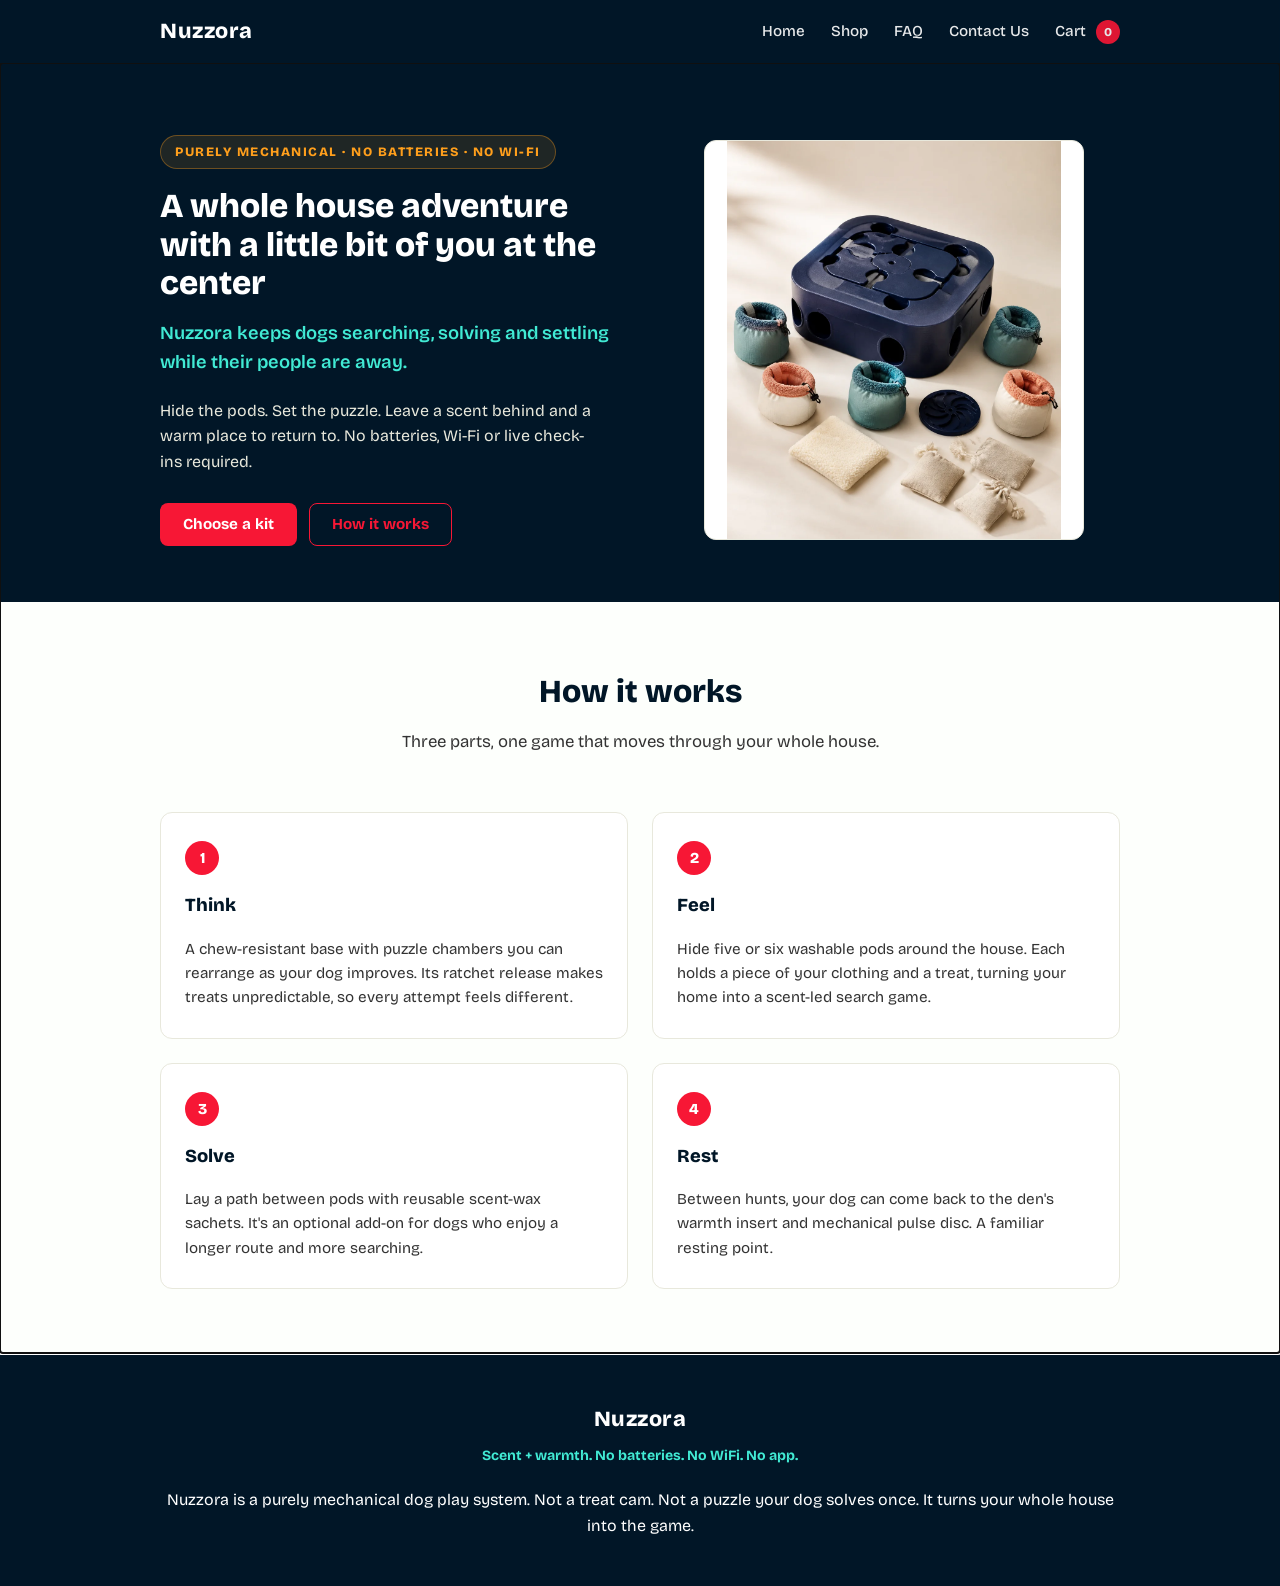
==== commit 24d3f50f: "Optimize images: WebP conversion, lazy loading, preload hero, srcset, explicit dimensions" ====
--- a/index.html
+++ b/index.html
@@ -5,6 +5,7 @@
   <meta name="viewport" content="width=device-width, initial-scale=1.0">
   <title>Nuzzora — A whole house adventure for your dog</title>
   <link rel="stylesheet" href="styles.css">
+  <link rel="preload" as="image" href="assets/Home_Page_Main_Image_500x520.webp" type="image/webp">
 </head>
 <body>
   <header id="header"></header>
--- a/styles.css
+++ b/styles.css
@@ -1,5 +1,74 @@
-/* Nuzzora — global styles */
-/* Reset & base */
+/* Nuzzora — global styles (brand palette) */
+/* Palette:
+   Primary   : #f71735  (red)
+   Secondary : #41ead4  (teal)
+   Dark      : #011627  (deep navy)
+   Light     : #fdfffc  (off-white)
+   Accent    : #ff9f1c  (orange)
+   Text      : black / white
+*/
+@font-face {
+  font-family: 'Bricolage Grotesque';
+  src: url('BricolageGrotesque-VariableFont_opsz,wdth,wght.ttf') format('truetype');
+  font-weight: 100 900;
+  font-stretch: 75% 125%;
+  font-style: normal;
+  font-display: swap;
+}
+@font-face {
+  font-family: 'Bricolage Grotesque';
+  src: url('static/BricolageGrotesque-Regular.ttf') format('truetype');
+  font-weight: 400;
+  font-style: normal;
+  font-display: swap;
+}
+@font-face {
+  font-family: 'Bricolage Grotesque';
+  src: url('static/BricolageGrotesque-Medium.ttf') format('truetype');
+  font-weight: 500;
+  font-style: normal;
+  font-display: swap;
+}
+@font-face {
+  font-family: 'Bricolage Grotesque';
+  src: url('static/BricolageGrotesque-SemiBold.ttf') format('truetype');
+  font-weight: 600;
+  font-style: normal;
+  font-display: swap;
+}
+@font-face {
+  font-family: 'Bricolage Grotesque';
+  src: url('static/BricolageGrotesque-Bold.ttf') format('truetype');
+  font-weight: 700;
+  font-style: normal;
+  font-display: swap;
+}
+@font-face {
+  font-family: 'Bricolage Grotesque';
+  src: url('static/BricolageGrotesque-ExtraBold.ttf') format('truetype');
+  font-weight: 800;
+  font-style: normal;
+  font-display: swap;
+}
+
+:root {
+  --color-primary: #f71735;
+  --color-secondary: #41ead4;
+  --color-dark: #011627;
+  --color-light: #fdfffc;
+  --color-accent: #ff9f1c;
+
+  --color-text-dark: #000000;
+  --color-text-light: #ffffff;
+
+  --color-bg: var(--color-light);
+  --color-surface: #ffffff;
+  --color-border: #e8e8dc;
+
+  --radius: 12px;
+  --transition: all 0.25s ease;
+}
+
 *,
 *::before,
 *::after {
@@ -13,11 +82,13 @@
 }
 
 body {
-  font-family: -apple-system, BlinkMacSystemFont, "Segoe UI", Roboto, Helvetica, Arial, sans-serif;
-  background: #fafaf6;
-  color: #22223b;
+  font-family: 'Bricolage Grotesque', -apple-system, BlinkMacSystemFont, "Segoe UI", Roboto, Helvetica, Arial, sans-serif;
+  background: var(--color-bg);
+  color: var(--color-text-dark);
   line-height: 1.6;
   -webkit-font-smoothing: antialiased;
+  margin: 0;
+  padding: 0;
 }
 
 a {
@@ -53,14 +124,12 @@
   border: 0;
 }
 
-/* Header */
+/* ---------- Header ---------- */
 .site-header {
   position: sticky;
   top: 0;
-  background: rgba(250, 250, 246, 0.9);
-  border-bottom: 1px solid #e8e8dc;
+  background: var(--color-dark);
   z-index: 50;
-  backdrop-filter: blur(6px);
 }
 
 .header-inner {
@@ -71,10 +140,10 @@
 }
 
 .brand {
-  font-weight: 800;
-  font-size: 1.25rem;
+  font-weight: 900;
+  font-size: 1.35rem;
   letter-spacing: 0.5px;
-  color: #1a1a2e;
+  color: var(--color-text-light);
 }
 
 .nav-links {
@@ -85,29 +154,17 @@
 
 .nav-links a {
   font-size: 0.95rem;
-  color: #4a4a5f;
+  color: var(--color-text-light);
   font-weight: 500;
+  opacity: 0.9;
 }
 
 .nav-links a:hover {
-  color: #1a1a2e;
-}
-
-.cart-count {
-  display: inline-flex;
-  align-items: center;
-  justify-content: center;
-  min-width: 20px;
-  height: 20px;
-  background: #1a1a2e;
-  color: #fff;
-  border-radius: 10px;
-  font-size: 0.75rem;
-  font-weight: 700;
-  margin-left: 6px;
-}
-
-/* Buttons */
+  opacity: 1;
+  color: var(--color-secondary);
+}
+
+/* ---------- Buttons ---------- */
 .btn {
   display: inline-flex;
   align-items: center;
@@ -115,31 +172,40 @@
   padding: 11px 22px;
   border-radius: 8px;
   font-size: 0.95rem;
-  font-weight: 600;
+  font-weight: 700;
   cursor: pointer;
   border: 1px solid transparent;
-  transition: all 0.2s ease;
+  transition: var(--transition);
   line-height: 1.3;
 }
 
 .btn--primary {
-  background: #1a1a2e;
-  color: #ffffff;
+  background: var(--color-primary);
+  color: var(--color-text-light);
 }
 
 .btn--primary:hover {
-  background: #2a2a4e;
+  background: #d60a2c;
+}
+
+.btn--secondary {
+  background: var(--color-secondary);
+  color: var(--color-dark);
+}
+
+.btn--secondary:hover {
+  background: #38d6b8;
 }
 
 .btn--outline {
   background: transparent;
-  color: #1a1a2e;
-  border-color: #c9c9b8;
+  color: var(--color-primary);
+  border-color: var(--color-primary);
 }
 
 .btn--outline:hover {
-  background: #f0f0e6;
-  border-color: #1a1a2e;
+  background: var(--color-primary);
+  color: var(--color-text-light);
 }
 
 .btn--block {
@@ -147,65 +213,106 @@
 }
 
 .btn:focus-visible {
-  outline: 3px solid #8a6d3b;
+  outline: 3px solid var(--color-accent);
   outline-offset: 2px;
 }
 
 .btn:disabled {
-  opacity: 0.6;
+  opacity: 0.55;
   cursor: not-allowed;
 }
 
-/* Page wrapper */
+/* cart badge — sleek centered circle */
+.cart-count {
+  display: inline-flex;
+  align-items: center;
+  justify-content: center;
+  width: 24px;
+  height: 24px;
+  background: var(--color-primary);
+  color: var(--color-text-light);
+  border-radius: 50%;
+  font-size: 0.75rem;
+  font-weight: 800;
+  margin-left: 6px;
+  line-height: 1;
+}
+
+/* cart badge — sleek centered circle */
+.cart-count {
+  display: inline-flex;
+  align-items: center;
+  justify-content: center;
+  width: 24px;
+  height: 24px;
+  background: var(--color-primary);
+  color: var(--color-text-light);
+  border-radius: 50%;
+  font-size: 0.75rem;
+  font-weight: 800;
+  margin-left: 6px;
+  line-height: 1;
+}
+
+.nav-links {
+  display: flex;
+  gap: 26px;
+  align-items: center;
+}
+
+/* ---------- Pages ---------- */
 .page {
   min-height: 60vh;
 }
 
-/* Hero */
+/* ---------- Hero ---------- */
 .hero {
-  padding: 64px 0 40px;
+  padding: 72px 0 56px;
+  background: var(--color-dark);
+  color: var(--color-text-light);
 }
 
 .hero-inner {
   display: grid;
   grid-template-columns: 1fr 1fr;
-  gap: 48px;
+  gap: 56px;
   align-items: center;
 }
 
 .badge {
   display: inline-block;
   font-size: 0.8rem;
-  font-weight: 700;
-  letter-spacing: 1px;
+  font-weight: 800;
+  letter-spacing: 1.5px;
   text-transform: uppercase;
-  color: #8a6d3b;
-  background: #f7eee0;
+  color: var(--color-accent);
+  background: rgba(255, 159, 28, 0.12);
   padding: 6px 14px;
   border-radius: 20px;
+  border: 1px solid rgba(255, 159, 28, 0.35);
+  margin-bottom: 18px;
+}
+
+.hero-headline {
+  font-size: 2.1rem;
+  font-weight: 900;
+  line-height: 1.15;
+  color: var(--color-text-light);
   margin-bottom: 16px;
 }
 
-.hero-headline {
-  font-size: 2rem;
-  font-weight: 800;
-  line-height: 1.2;
-  color: #1a1a2e;
-  margin-bottom: 14px;
-}
-
 .hero-subheading {
-  font-size: 1.1rem;
-  color: #4a4a5f;
-  margin-bottom: 18px;
-  font-weight: 500;
+  font-size: 1.15rem;
+  color: var(--color-secondary);
+  margin-bottom: 20px;
+  font-weight: 600;
 }
 
 .hero-body {
-  font-size: 0.98rem;
-  color: #5a5a6e;
-  margin-bottom: 26px;
-  max-width: 430px;
+  font-size: 1rem;
+  color: #e8e8dc;
+  margin-bottom: 28px;
+  max-width: 440px;
 }
 
 .hero-actions {
@@ -221,43 +328,55 @@
 
 .hero-card {
   width: 100%;
-  max-width: 360px;
-  height: 380px;
-  background: #ffffff;
-  border: 1px solid #e0e0d0;
-  border-radius: 16px;
+  max-width: 380px;
+  height: 400px;
+  background: transparent;
+  border: none;
+  border-radius: var(--radius);
   position: relative;
   overflow: hidden;
-  display: flex;
-  flex-direction: column;
+  padding: 0;
+  display: flex;
   align-items: center;
   justify-content: center;
 }
 
+.hero-card img {
+  width: 100%;
+  max-height: 100%;
+  object-fit: contain;
+  display: block;
+  margin: 0 auto;
+}
+
 .visual-caption {
-  margin-top: 10px;
+  margin-top: 12px;
   text-align: center;
-  font-size: 0.82rem;
-  color: #7a7a8e;
-}
-
-/* Section headers */
+  font-size: 0.85rem;
+  color: var(--color-secondary);
+  font-weight: 600;
+  max-width: 340px;
+  margin-left: auto;
+  margin-right: auto;
+}
+
+/* ---------- Section headers ---------- */
 .section-header {
   text-align: center;
-  max-width: 700px;
-  margin: 0 auto 48px;
+  max-width: 720px;
+  margin: 0 auto 56px;
 }
 
 .section-title {
-  font-size: 1.75rem;
-  font-weight: 800;
-  color: #1a1a2e;
-  margin-bottom: 10px;
+  font-size: 2rem;
+  font-weight: 900;
+  color: var(--color-dark);
+  margin-bottom: 12px;
 }
 
 .section-intro {
-  font-size: 1rem;
-  color: #5a5a6e;
+  font-size: 1.05rem;
+  color: #333;
 }
 
 .page-header {
@@ -266,9 +385,9 @@
   gap: 8px;
 }
 
-/* How it works */
+/* ---------- How it works ---------- */
 .how-it-works {
-  padding: 60px 0;
+  padding: 64px 0;
 }
 
 .steps-grid {
@@ -280,21 +399,21 @@
 .step {
   display: flex;
   flex-direction: column;
-  gap: 14px;
-  padding: 26px 22px;
-  border: 1px solid #e0e0d0;
-  border-radius: 14px;
-  background: #ffffff;
+  gap: 16px;
+  padding: 28px 24px;
+  border: 1px solid var(--color-border);
+  border-radius: var(--radius);
+  background: var(--color-surface);
 }
 
 .step-number {
-  width: 32px;
-  height: 32px;
-  background: #1a1a2e;
-  color: #ffffff;
+  width: 34px;
+  height: 34px;
+  background: var(--color-primary);
+  color: var(--color-text-light);
   border-radius: 50%;
-  font-size: 0.9rem;
-  font-weight: 700;
+  font-size: 0.95rem;
+  font-weight: 800;
   display: flex;
   align-items: center;
   justify-content: center;
@@ -302,22 +421,22 @@
 }
 
 .step-title {
-  font-size: 1.1rem;
-  font-weight: 700;
-  color: #1a1a2e;
+  font-size: 1.15rem;
+  font-weight: 800;
+  color: var(--color-dark);
 }
 
 .step p {
   font-size: 0.95rem;
-  color: #4a4a5f;
-}
-
-/* Kits / shop */
+  color: #333;
+}
+
+/* ---------- Kits / shop ---------- */
 .kits-grid {
   display: grid;
   grid-template-columns: repeat(3, 1fr);
   gap: 24px;
-  margin-bottom: 32px;
+  margin-bottom: 40px;
 }
 
 .product-card {
@@ -325,13 +444,44 @@
   flex-direction: column;
   gap: 16px;
   padding: 28px 22px;
-  border: 1px solid #e0e0d0;
-  border-radius: 14px;
-  background: #ffffff;
-}
-
-.product-card.featured {
-  border-color: #1a1a2e;
+  border: 1px solid var(--color-border);
+  border-radius: var(--radius);
+  background: var(--color-surface);
+  position: relative;
+  transition: var(--transition);
+}
+
+.product-card.highlighted,
+.product-card:hover {
+  border-color: var(--color-primary);
+  background: #fff8f8;
+  transform: translateY(-2px);
+  box-shadow: 0 8px 24px rgba(247, 23, 53, 0.12);
+}
+
+.product-card.highlighted .kit-tag,
+.product-card:hover .kit-tag {
+  border-color: var(--color-primary);
+  color: var(--color-primary);
+}
+
+/* Ribbon badge (permanent above Full Kit) */
+.kit-ribbon {
+  position: absolute;
+  top: -10px;
+  left: 50%;
+  transform: translateX(-50%);
+  font-size: 0.72rem;
+  font-weight: 800;
+  letter-spacing: 0.8px;
+  text-transform: uppercase;
+  background: var(--color-primary);
+  color: var(--color-text-light);
+  padding: 4px 12px;
+  border-radius: 20px;
+  border: 1px solid var(--color-primary);
+  z-index: 5;
+  box-shadow: 0 2px 6px rgba(247, 23, 53, 0.3);
 }
 
 .card-image {
@@ -340,34 +490,33 @@
   display: flex;
   align-items: center;
   justify-content: center;
-  background: #f7f7f0;
+  background: #f4f4f0;
   border-radius: 10px;
   overflow: hidden;
 }
 
 .card-placeholder {
-  width: 100% !important;
-  height: 100% !important;
-  min-height: 100% !important;
-  border: none !important;
-  background: transparent !important;
+  width: 100%;
+  height: 100%;
+  border: none;
+  background: transparent;
 }
 
 .card-title {
-  font-size: 1.25rem;
-  font-weight: 800;
-  color: #1a1a2e;
+  font-size: 1.3rem;
+  font-weight: 800;
+  color: var(--color-dark);
 }
 
 .card-price {
-  font-size: 1.75rem;
-  font-weight: 800;
-  color: #1a1a2e;
+  font-size: 1.8rem;
+  font-weight: 900;
+  color: var(--color-primary);
 }
 
 .card-desc {
   font-size: 0.92rem;
-  color: #5a5a6e;
+  color: #333;
 }
 
 .kit-tag {
@@ -376,11 +525,11 @@
   font-weight: 800;
   letter-spacing: 0.8px;
   text-transform: uppercase;
-  background: #ffffff;
+  background: var(--color-surface);
   padding: 3px 10px;
   border-radius: 10px;
-  border: 1px solid #e0e0d0;
-  color: #6a6a7e;
+  border: 1px solid var(--color-border);
+  color: #555;
 }
 
 .size-guidance {
@@ -388,15 +537,15 @@
   flex-direction: column;
   gap: 16px;
   padding: 28px 22px;
-  border: 1px solid #e0e0d0;
-  border-radius: 14px;
-  background: #ffffff;
+  border: 1px solid var(--color-border);
+  border-radius: var(--radius);
+  background: var(--color-surface);
 }
 
 .size-guidance h3 {
   font-size: 1.1rem;
-  font-weight: 700;
-  color: #1a1a2e;
+  font-weight: 800;
+  color: var(--color-dark);
 }
 
 .size-options {
@@ -411,61 +560,67 @@
   background: #f7f7f0;
   border-radius: 10px;
   padding: 16px;
-  border: 1px solid #e8e8dc;
+  border: 1px solid var(--color-border);
 }
 
 .size-option strong {
   display: block;
   font-size: 1rem;
-  font-weight: 700;
-  color: #1a1a2e;
+  font-weight: 800;
+  color: var(--color-dark);
   margin-bottom: 4px;
 }
 
 .size-option p {
   font-size: 0.88rem;
-  color: #5a5a6e;
-}
-
-/* Placeholder images */
+  color: #333;
+}
+
+/* ---------- Placeholder images ---------- */
 .placeholder-img {
   display: flex;
   flex-direction: column;
   align-items: center;
   justify-content: center;
   background: #eef0e6;
-  border: 1px dashed #c9c9b8;
-  border-radius: 12px;
-  color: #7a7a8e;
+  border: 1px dashed var(--color-border);
+  border-radius: 10px;
+  color: #555;
   font-size: 0.85rem;
   text-align: center;
-  padding: 12px;
+  padding: 20px 16px;
+  word-wrap: break-word;
+  overflow-wrap: break-word;
+  max-width: 100%;
 }
 
 .placeholder-img[role="img"] {
   cursor: default;
+}
+
+.placeholder-img > div {
+  max-width: 100%;
 }
 
 .gallery-placeholder {
   width: 100%;
   height: 560px;
-  border-radius: 14px;
-  border: 1px dashed #c9c9b8;
-  background: #eef0e6;
+  border-radius: var(--radius);
+  border: 1px dashed var(--color-border);
+  background: #f4f4f0;
   display: flex;
   align-items: center;
   justify-content: center;
 }
 
 .gallery-img {
-  width: 100% !important;
-  height: 100% !important;
-  min-height: 100% !important;
-  border-radius: 12px !important;
-  border: none !important;
-}
-
-/* Product detail */
+  width: 100%;
+  height: 100%;
+  border-radius: 10px;
+  border: none;
+}
+
+/* ---------- Product detail ---------- */
 .product-container {
   display: grid;
   grid-template-columns: 1fr 1fr;
@@ -480,37 +635,37 @@
 }
 
 .product-name {
-  font-size: 1.75rem;
-  font-weight: 800;
-  color: #1a1a2e;
-  margin-bottom: 6px;
+  font-size: 1.9rem;
+  font-weight: 900;
+  color: var(--color-dark);
+  margin-bottom: 8px;
 }
 
 .product-summary {
   font-size: 1rem;
   font-weight: 700;
-  color: #8a6d3b;
-  margin-bottom: 10px;
+  color: var(--color-primary);
+  margin-bottom: 12px;
 }
 
 .product-price {
-  font-size: 1.75rem;
-  font-weight: 800;
-  color: #1a1a2e;
-  margin-bottom: 14px;
+  font-size: 2rem;
+  font-weight: 900;
+  color: var(--color-dark);
+  margin-bottom: 16px;
 }
 
 .product-desc {
   font-size: 0.95rem;
-  color: #4a4a5f;
-  margin-bottom: 22px;
+  color: #333;
+  margin-bottom: 24px;
 }
 
 .pick-size,
 .pick-qty {
   font-size: 1rem;
-  font-weight: 700;
-  color: #1a1a2e;
+  font-weight: 800;
+  color: var(--color-dark);
   margin-bottom: 10px;
   margin-top: 18px;
 }
@@ -528,59 +683,59 @@
   align-items: center;
   gap: 4px;
   padding: 10px 14px;
-  border: 1px solid #c9c9b8;
+  border: 1px solid var(--color-border);
   border-radius: 10px;
-  background: #fff;
-  color: #4a4a5f;
+  background: var(--color-surface);
+  color: #333;
   font-size: 0.9rem;
-  font-weight: 600;
+  font-weight: 700;
   cursor: pointer;
-  transition: all 0.2s;
+  transition: var(--transition);
 }
 
 .size-btn:hover {
-  border-color: #1a1a2e;
-  color: #1a1a2e;
-}
-
-.size-btn[aria-checked="true"],
-.size-btn.size--active {
-  background: #1a1a2e;
-  color: #fff;
-  border-color: #1a1a2e;
+  border-color: var(--color-primary);
+  color: var(--color-primary);
+}
+
+.size-btn.size--active,
+.size-btn[aria-checked="true"] {
+  background: var(--color-primary);
+  color: var(--color-text-light);
+  border-color: var(--color-primary);
 }
 
 .size-btn.size--active .size-detail,
 .size-btn[aria-checked="true"] .size-detail {
-  color: #fff;
+  color: var(--color-text-light);
 }
 
 .size-detail {
   font-size: 0.75rem;
-  font-weight: 500;
-  color: #7a7a8e;
+  font-weight: 600;
+  color: #666;
 }
 
 .qty-control {
   display: flex;
   align-items: center;
   gap: 10px;
-  border: 1px solid #c9c9b8;
+  border: 1px solid var(--color-border);
   border-radius: 10px;
-  background: #fff;
+  background: var(--color-surface);
   padding: 6px 10px;
   max-width: 180px;
 }
 
 .qty-btn {
-  width: 32px;
-  height: 32px;
+  width: 34px;
+  height: 34px;
   border-radius: 6px;
-  border: 1px solid #c9c9b8;
+  border: 1px solid var(--color-border);
   background: #f7f7f0;
-  color: #1a1a2e;
+  color: var(--color-dark);
   font-size: 1rem;
-  font-weight: 700;
+  font-weight: 800;
   cursor: pointer;
   display: flex;
   align-items: center;
@@ -588,7 +743,9 @@
 }
 
 .qty-btn:hover {
-  background: #e8e8dc;
+  background: var(--color-accent);
+  border-color: var(--color-accent);
+  color: var(--color-text-dark);
 }
 
 .qty-input {
@@ -597,46 +754,46 @@
   border: none;
   background: transparent;
   font-size: 0.95rem;
-  font-weight: 600;
-  color: #1a1a2e;
+  font-weight: 700;
+  color: var(--color-dark);
 }
 
 .qty-input:focus {
-  outline: 2px solid #8a6d3b;
+  outline: 2px solid var(--color-accent);
   outline-offset: 2px;
 }
 
 .product-actions {
   display: flex;
   flex-direction: column;
-  gap: 10px;
-  margin-top: 6px;
+  gap: 12px;
+  margin-top: 12px;
 }
 
 .feedback {
   font-size: 0.9rem;
-  color: #2e7d32;
+  color: #1a7a4e;
   margin-top: 10px;
   min-height: 1.2em;
 }
 
 .error-msg {
   font-size: 0.9rem;
-  color: #c62828;
+  color: var(--color-primary);
   margin-top: 10px;
   min-height: 1.2em;
 }
 
 .product-includes {
-  margin-top: 22px;
-  border-top: 1px solid #e8e8dc;
+  margin-top: 24px;
+  border-top: 1px solid var(--color-border);
   padding-top: 16px;
 }
 
 .product-includes h4 {
   font-size: 0.95rem;
-  font-weight: 700;
-  color: #1a1a2e;
+  font-weight: 800;
+  color: var(--color-dark);
   margin-bottom: 8px;
 }
 
@@ -649,7 +806,7 @@
 
 .includes-list li {
   font-size: 0.88rem;
-  color: #4a4a5f;
+  color: #333;
   padding-left: 18px;
   position: relative;
 }
@@ -658,22 +815,11 @@
   content: '–';
   position: absolute;
   left: 0;
-  color: #8a6d3b;
-  font-weight: 700;
-}
-
-/* FAQ placeholder section (landing bottom) - kept for future questions */
-.faq-placeholder {
-  padding: 34px 22px;
-  border: 1px dashed #c9c9b8;
-  border-radius: 14px;
-  background: #f7f7f0;
-  color: #7a7a8e;
-  font-size: 0.95rem;
-  text-align: center;
-}
-
-/* Cart */
+  color: var(--color-primary);
+  font-weight: 800;
+}
+
+/* ---------- Cart ---------- */
 .cart-wrap {
   display: grid;
   grid-template-columns: 1fr 340px;
@@ -691,9 +837,9 @@
   display: flex;
   gap: 14px;
   padding: 16px;
-  border: 1px solid #e0e0d0;
+  border: 1px solid var(--color-border);
   border-radius: 12px;
-  background: #fff;
+  background: var(--color-surface);
   align-items: center;
 }
 
@@ -702,7 +848,7 @@
   height: 80px;
   flex-shrink: 0;
   border-radius: 8px;
-  border: 1px solid #e8e8dc;
+  border: 1px solid var(--color-border);
   background: #f7f7f0;
   display: flex;
   align-items: center;
@@ -710,10 +856,10 @@
 }
 
 .thumb-img {
-  width: 100% !important;
-  height: 100% !important;
-  border-radius: 6px !important;
-  border: none !important;
+  width: 100%;
+  height: 100%;
+  border-radius: 6px;
+  border: none;
 }
 
 .cart-item-info {
@@ -721,21 +867,21 @@
 }
 
 .cart-item-name {
-  font-weight: 700;
-  color: #1a1a2e;
+  font-weight: 800;
+  color: var(--color-dark);
   font-size: 0.95rem;
 }
 
 .cart-item-variant {
   font-size: 0.85rem;
-  color: #7a7a8e;
+  color: #666;
   margin-top: 2px;
 }
 
 .cart-item-price {
   font-size: 0.95rem;
-  font-weight: 700;
-  color: #1a1a2e;
+  font-weight: 800;
+  color: var(--color-primary);
   margin-top: 6px;
 }
 
@@ -743,18 +889,13 @@
   display: flex;
   align-items: center;
   gap: 8px;
-}
-
-.qty-input.cart-qty,
-.qty-input {
-  width: 44px;
 }
 
 .remove-btn {
   font-size: 0.85rem;
-  color: #c62828;
+  color: var(--color-primary);
   background: transparent;
-  border: 1px solid #c62828;
+  border: 1px solid var(--color-primary);
   border-radius: 6px;
   padding: 4px 10px;
   cursor: pointer;
@@ -762,13 +903,13 @@
 }
 
 .remove-btn:hover {
-  background: #c62828;
-  color: #fff;
+  background: var(--color-primary);
+  color: var(--color-text-light);
 }
 
 .cart-summary {
   background: #f7f7f0;
-  border: 1px solid #e8e8dc;
+  border: 1px solid var(--color-border);
   border-radius: 12px;
   padding: 24px;
   height: fit-content;
@@ -776,8 +917,8 @@
 
 .cart-summary h3 {
   font-size: 1.1rem;
-  font-weight: 700;
-  color: #1a1a2e;
+  font-weight: 800;
+  color: var(--color-dark);
   margin-bottom: 16px;
 }
 
@@ -785,17 +926,17 @@
   display: flex;
   justify-content: space-between;
   font-size: 0.95rem;
-  color: #4a4a5f;
+  color: #333;
   margin-bottom: 10px;
 }
 
 .summary-row:last-child {
-  font-weight: 800;
-  color: #1a1a2e;
-  font-size: 1.1rem;
+  font-weight: 900;
+  color: var(--color-dark);
+  font-size: 1.15rem;
   margin-top: 12px;
   padding-top: 12px;
-  border-top: 1px solid #e8e8dc;
+  border-top: 1px solid var(--color-border);
 }
 
 .summary-actions {
@@ -825,7 +966,7 @@
   margin-top: 10px;
 }
 
-/* Checkout */
+/* ---------- Checkout ---------- */
 .checkout-wrap {
   display: grid;
   grid-template-columns: 1fr 340px;
@@ -837,23 +978,23 @@
   display: flex;
   flex-direction: column;
   gap: 6px;
-  margin-bottom: 18px;
+  margin-bottom: 20px;
 }
 
 .form-group label {
   font-size: 0.9rem;
-  font-weight: 600;
-  color: #1a1a2e;
+  font-weight: 700;
+  color: var(--color-dark);
 }
 
 .form-group .req {
-  color: #c62828;
+  color: var(--color-primary);
 }
 
 .form-group input,
 .form-group textarea {
   padding: 10px 12px;
-  border: 1px solid #c9c9b8;
+  border: 1px solid var(--color-border);
   border-radius: 8px;
   font-size: 0.95rem;
   font-family: inherit;
@@ -861,25 +1002,25 @@
 
 .form-group input:focus,
 .form-group textarea:focus {
-  outline: 2px solid #8a6d3b;
+  outline: 2px solid var(--color-accent);
   outline-offset: 2px;
-  border-color: #8a6d3b;
+  border-color: var(--color-accent);
 }
 
 .order-total {
   display: flex;
   justify-content: space-between;
-  font-weight: 800;
-  font-size: 1.1rem;
-  color: #1a1a2e;
+  font-weight: 900;
+  font-size: 1.15rem;
+  color: var(--color-dark);
   margin-top: 8px;
   padding-top: 16px;
-  border-top: 1px solid #e8e8dc;
+  border-top: 1px solid var(--color-border);
 }
 
 .order-review {
   background: #f7f7f0;
-  border: 1px solid #e8e8dc;
+  border: 1px solid var(--color-border);
   border-radius: 12px;
   padding: 24px;
   height: fit-content;
@@ -887,8 +1028,8 @@
 
 .order-review h3 {
   font-size: 1.1rem;
-  font-weight: 700;
-  color: #1a1a2e;
+  font-weight: 800;
+  color: var(--color-dark);
   margin-bottom: 16px;
 }
 
@@ -903,27 +1044,27 @@
   display: flex;
   justify-content: space-between;
   font-size: 0.9rem;
-  color: #4a4a5f;
+  color: #333;
   padding-bottom: 10px;
-  border-bottom: 1px solid #e8e8dc;
+  border-bottom: 1px solid var(--color-border);
 }
 
 .review-item .review-name {
-  font-weight: 600;
-  color: #1a1a2e;
+  font-weight: 700;
+  color: var(--color-dark);
 }
 
 .review-total {
   display: flex;
   justify-content: space-between;
-  font-weight: 800;
-  font-size: 1.1rem;
-  color: #1a1a2e;
+  font-weight: 900;
+  font-size: 1.15rem;
+  color: var(--color-dark);
   padding-top: 12px;
-  border-top: 1px solid #e8e8dc;
-}
-
-/* Confirmation */
+  border-top: 1px solid var(--color-border);
+}
+
+/* ---------- Confirmation ---------- */
 .confirmation-container {
   display: grid;
   grid-template-columns: 1fr 340px;
@@ -933,29 +1074,29 @@
 
 .confirmation-hero {
   text-align: center;
-  padding: 40px 20px;
+  padding: 48px 20px;
 }
 
 .checkmark {
   width: 64px;
   height: 64px;
-  margin: 0 auto 18px;
+  margin: 0 auto 20px;
   display: flex;
   align-items: center;
   justify-content: center;
 }
 
 .confirmation-id {
-  font-weight: 800;
-  color: #2e7d32;
-  font-size: 1.25rem;
-  margin-bottom: 6px;
+  font-weight: 900;
+  color: var(--color-primary);
+  font-size: 1.4rem;
+  margin-bottom: 8px;
 }
 
 .confirmation-details h3 {
   font-size: 1.1rem;
-  font-weight: 700;
-  color: #1a1a2e;
+  font-weight: 800;
+  color: var(--color-dark);
   margin-bottom: 12px;
 }
 
@@ -963,17 +1104,17 @@
   display: flex;
   justify-content: space-between;
   font-size: 0.95rem;
-  color: #4a4a5f;
+  color: #333;
   margin-bottom: 8px;
 }
 
 .detail-row.total-row {
-  font-weight: 800;
-  color: #1a1a2e;
-  font-size: 1.1rem;
+  font-weight: 900;
+  color: var(--color-dark);
+  font-size: 1.15rem;
   margin-top: 14px;
   padding-top: 14px;
-  border-top: 1px solid #e8e8dc;
+  border-top: 1px solid var(--color-border);
 }
 
 .confirmation-items {
@@ -981,15 +1122,15 @@
   display: flex;
   flex-direction: column;
   gap: 8px;
-  margin-bottom: 16px;
+  margin-bottom: 20px;
 }
 
 .confirmation-items li {
   font-size: 0.92rem;
-  color: #4a4a5f;
+  color: #333;
   padding: 8px 12px;
-  background: #fff;
-  border: 1px solid #e8e8dc;
+  background: var(--color-surface);
+  border: 1px solid var(--color-border);
   border-radius: 8px;
 }
 
@@ -1000,11 +1141,72 @@
   margin-top: 20px;
 }
 
-/* Footer */
+/* ---------- FAQ ---------- */
+.faq-accordion {
+  display: flex;
+  flex-direction: column;
+  gap: 10px;
+}
+
+.faq-item {
+  border: 1px solid var(--color-border);
+  border-radius: var(--radius);
+  background: var(--color-surface);
+  overflow: hidden;
+}
+
+.faq-question {
+  width: 100%;
+  display: flex;
+  justify-content: space-between;
+  align-items: center;
+  padding: 16px 20px;
+  background: transparent;
+  border: none;
+  cursor: pointer;
+  text-align: left;
+  font-size: 1rem;
+  font-weight: 700;
+  color: var(--color-dark);
+  transition: var(--transition);
+}
+
+.faq-question:hover {
+  background: #f7f7f0;
+}
+
+.faq-question[aria-expanded="true"] {
+  background: #f7f7f0;
+  border-bottom: 1px solid var(--color-border);
+}
+
+.faq-q {
+  flex: 1;
+}
+
+.faq-toggle {
+  font-size: 1.25rem;
+  font-weight: 700;
+  color: var(--color-primary);
+  line-height: 1;
+}
+
+.faq-answer {
+  padding: 0 20px 16px;
+  color: #333;
+  font-size: 0.95rem;
+}
+
+.faq-answer p {
+  margin: 0;
+}
+
+/* ---------- Footer ---------- */
 .site-footer {
-  border-top: 1px solid #e8e8dc;
-  background: #ffffff;
-  padding: 40px 0;
+  border-top: 1px solid var(--color-border);
+  background: var(--color-dark);
+  color: var(--color-text-light);
+  padding: 48px 0;
 }
 
 .footer-inner {
@@ -1016,30 +1218,30 @@
 }
 
 .footer-brand .brand {
-  font-weight: 800;
-  font-size: 1.25rem;
-  color: #1a1a2e;
+  font-weight: 900;
+  font-size: 1.35rem;
+  color: var(--color-text-light);
   margin-bottom: 8px;
   display: block;
 }
 
 .footer-line {
   font-size: 0.88rem;
-  color: #8a6d3b;
-  font-weight: 600;
+  color: var(--color-secondary);
+  font-weight: 700;
 }
 
 .footer-notes p {
   font-size: 0.85rem;
-  color: #7a7a8e;
+  color: #b9b9b9;
   max-width: 700px;
 }
 
-/* Responsive */
+/* ---------- Responsive ---------- */
 @media (max-width: 768px) {
   .hero-inner {
     grid-template-columns: 1fr;
-    gap: 32px;
+    gap: 36px;
   }
 
   .steps-grid {
@@ -1066,9 +1268,18 @@
 
   .nav-links {
     display: none;
+    flex-direction: column;
+    position: absolute;
+    top: 100%;
+    left: 0;
+    right: 0;
+    background: var(--color-dark);
+    padding: 16px 20px;
+    gap: 16px;
+    border-top: 1px solid rgba(253, 255, 252, 0.15);
   }
 
   .hero-headline {
-    font-size: 1.6rem;
+    font-size: 1.7rem;
   }
 }
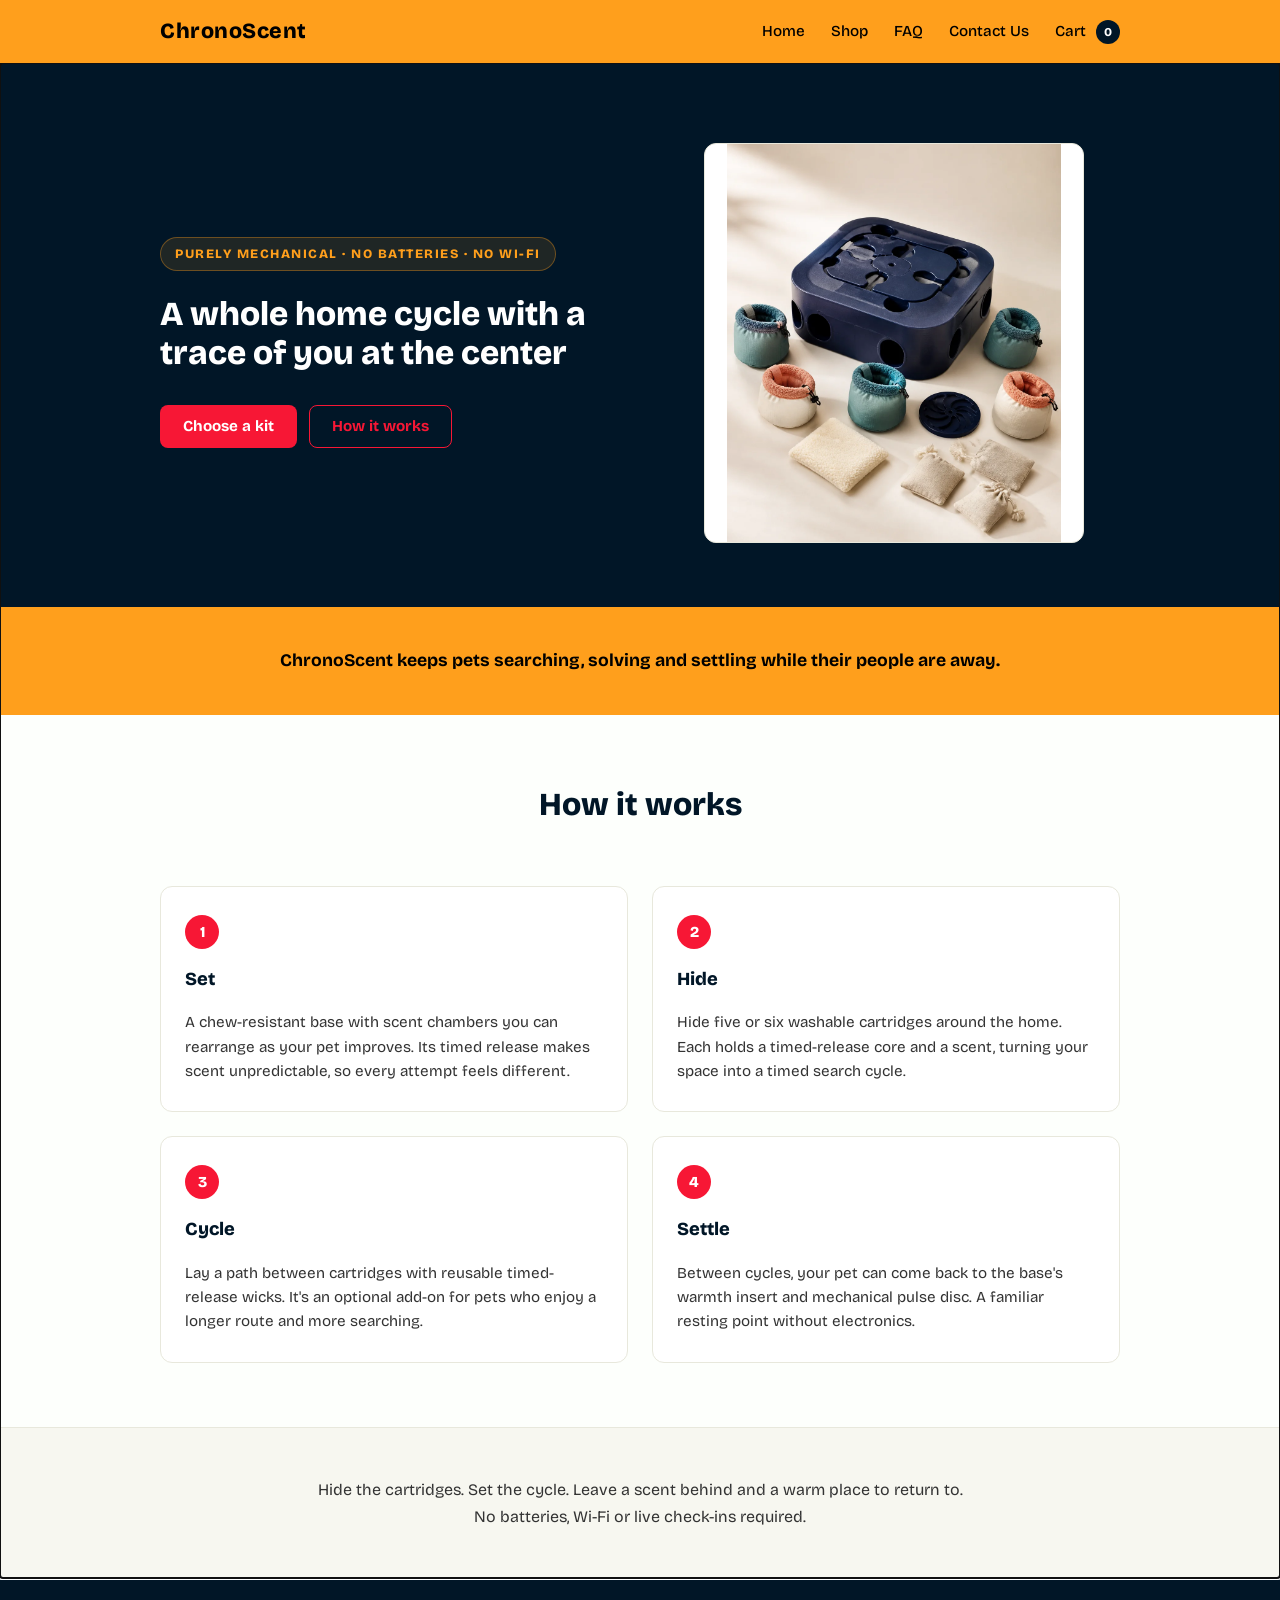
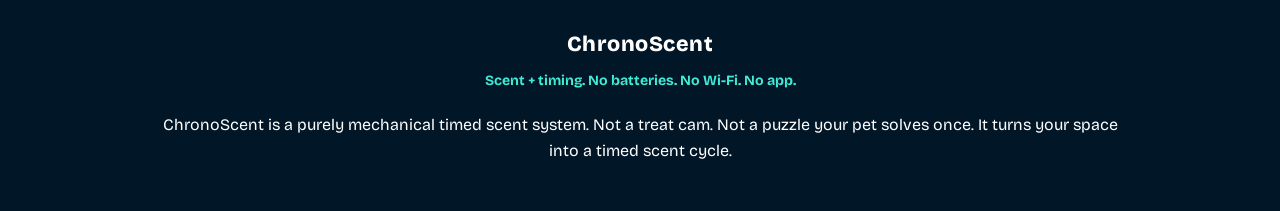
==== commit 71dbbdcf: "Transition Nuzzora to ChronoScent: brand name, product data, FAQ, landing copy, storage keys" ====
--- a/index.html
+++ b/index.html
@@ -3,7 +3,7 @@
 <head>
   <meta charset="UTF-8">
   <meta name="viewport" content="width=device-width, initial-scale=1.0">
-  <title>Nuzzora — A whole house adventure for your dog</title>
+  <title>ChronoScent — A whole home cycle for your pet</title>
   <link rel="stylesheet" href="styles.css">
   <link rel="preload" as="image" href="assets/Home_Page_Main_Image_500x520.webp" type="image/webp">
 </head>
--- a/styles.css
+++ b/styles.css
@@ -128,7 +128,7 @@
 .site-header {
   position: sticky;
   top: 0;
-  background: var(--color-dark);
+  background: var(--color-accent);
   z-index: 50;
 }
 
@@ -143,7 +143,7 @@
   font-weight: 900;
   font-size: 1.35rem;
   letter-spacing: 0.5px;
-  color: var(--color-text-light);
+  color: var(--color-text-dark);
 }
 
 .nav-links {
@@ -154,14 +154,14 @@
 
 .nav-links a {
   font-size: 0.95rem;
-  color: var(--color-text-light);
+  color: var(--color-text-dark);
   font-weight: 500;
-  opacity: 0.9;
+  opacity: 1;
 }
 
 .nav-links a:hover {
   opacity: 1;
-  color: var(--color-secondary);
+  color: var(--color-dark);
 }
 
 /* ---------- Buttons ---------- */
@@ -229,7 +229,7 @@
   justify-content: center;
   width: 24px;
   height: 24px;
-  background: var(--color-primary);
+  background: var(--color-dark);
   color: var(--color-text-light);
   border-radius: 50%;
   font-size: 0.75rem;
@@ -245,7 +245,7 @@
   justify-content: center;
   width: 24px;
   height: 24px;
-  background: var(--color-primary);
+  background: var(--color-dark);
   color: var(--color-text-light);
   border-radius: 50%;
   font-size: 0.75rem;
@@ -267,7 +267,7 @@
 
 /* ---------- Hero ---------- */
 .hero {
-  padding: 72px 0 56px;
+  padding: 80px 0 64px;
   background: var(--color-dark);
   color: var(--color-text-light);
 }
@@ -290,7 +290,7 @@
   padding: 6px 14px;
   border-radius: 20px;
   border: 1px solid rgba(255, 159, 28, 0.35);
-  margin-bottom: 18px;
+  margin-bottom: 24px;
 }
 
 .hero-headline {
@@ -298,27 +298,14 @@
   font-weight: 900;
   line-height: 1.15;
   color: var(--color-text-light);
-  margin-bottom: 16px;
-}
-
-.hero-subheading {
-  font-size: 1.15rem;
-  color: var(--color-secondary);
-  margin-bottom: 20px;
-  font-weight: 600;
-}
-
-.hero-body {
-  font-size: 1rem;
-  color: #e8e8dc;
-  margin-bottom: 28px;
-  max-width: 440px;
+  margin-bottom: 32px;
 }
 
 .hero-actions {
   display: flex;
   gap: 12px;
   flex-wrap: wrap;
+  margin-top: 32px;
 }
 
 .hero-visual {
@@ -358,6 +345,44 @@
   max-width: 340px;
   margin-left: auto;
   margin-right: auto;
+}
+
+/* ---------- Subheading strip ---------- */
+.subheading-strip {
+  padding: 40px 0;
+  background: var(--color-accent);
+  color: var(--color-text-dark);
+}
+
+.subheading-container {
+  text-align: center;
+}
+
+.hero-subheading {
+  font-size: 1.1rem;
+  color: var(--color-text-dark);
+  font-weight: 700;
+  margin: 0;
+}
+
+/* ---------- Body text strip ---------- */
+.body-strip {
+  padding: 48px 0;
+  background: #f7f7f0;
+  border-top: 1px solid var(--color-border);
+}
+
+.body-strip-container {
+  text-align: center;
+  max-width: 700px;
+  margin: 0 auto;
+}
+
+.hero-body {
+  font-size: 1rem;
+  color: #333;
+  margin: 0;
+  line-height: 1.7;
 }
 
 /* ---------- Section headers ---------- */
@@ -694,20 +719,20 @@
 }
 
 .size-btn:hover {
-  border-color: var(--color-primary);
-  color: var(--color-primary);
+  border-color: var(--color-accent);
+  color: var(--color-accent);
 }
 
 .size-btn.size--active,
 .size-btn[aria-checked="true"] {
-  background: var(--color-primary);
-  color: var(--color-text-light);
-  border-color: var(--color-primary);
+  background: var(--color-accent);
+  color: var(--color-text-dark);
+  border-color: var(--color-accent);
 }
 
 .size-btn.size--active .size-detail,
 .size-btn[aria-checked="true"] .size-detail {
-  color: var(--color-text-light);
+  color: var(--color-text-dark);
 }
 
 .size-detail {
@@ -761,6 +786,16 @@
 .qty-input:focus {
   outline: 2px solid var(--color-accent);
   outline-offset: 2px;
+}
+
+/* Remove browser number input spinner arrows */
+.qty-input::-webkit-outer-spin-button,
+.qty-input::-webkit-inner-spin-button {
+  -webkit-appearance: none;
+  margin: 0;
+}
+.qty-input[type="number"] {
+  -moz-appearance: textfield;
 }
 
 .product-actions {
@@ -1016,6 +1051,10 @@
   margin-top: 8px;
   padding-top: 16px;
   border-top: 1px solid var(--color-border);
+}
+
+#place-order {
+  margin-bottom: 24px;
 }
 
 .order-review {
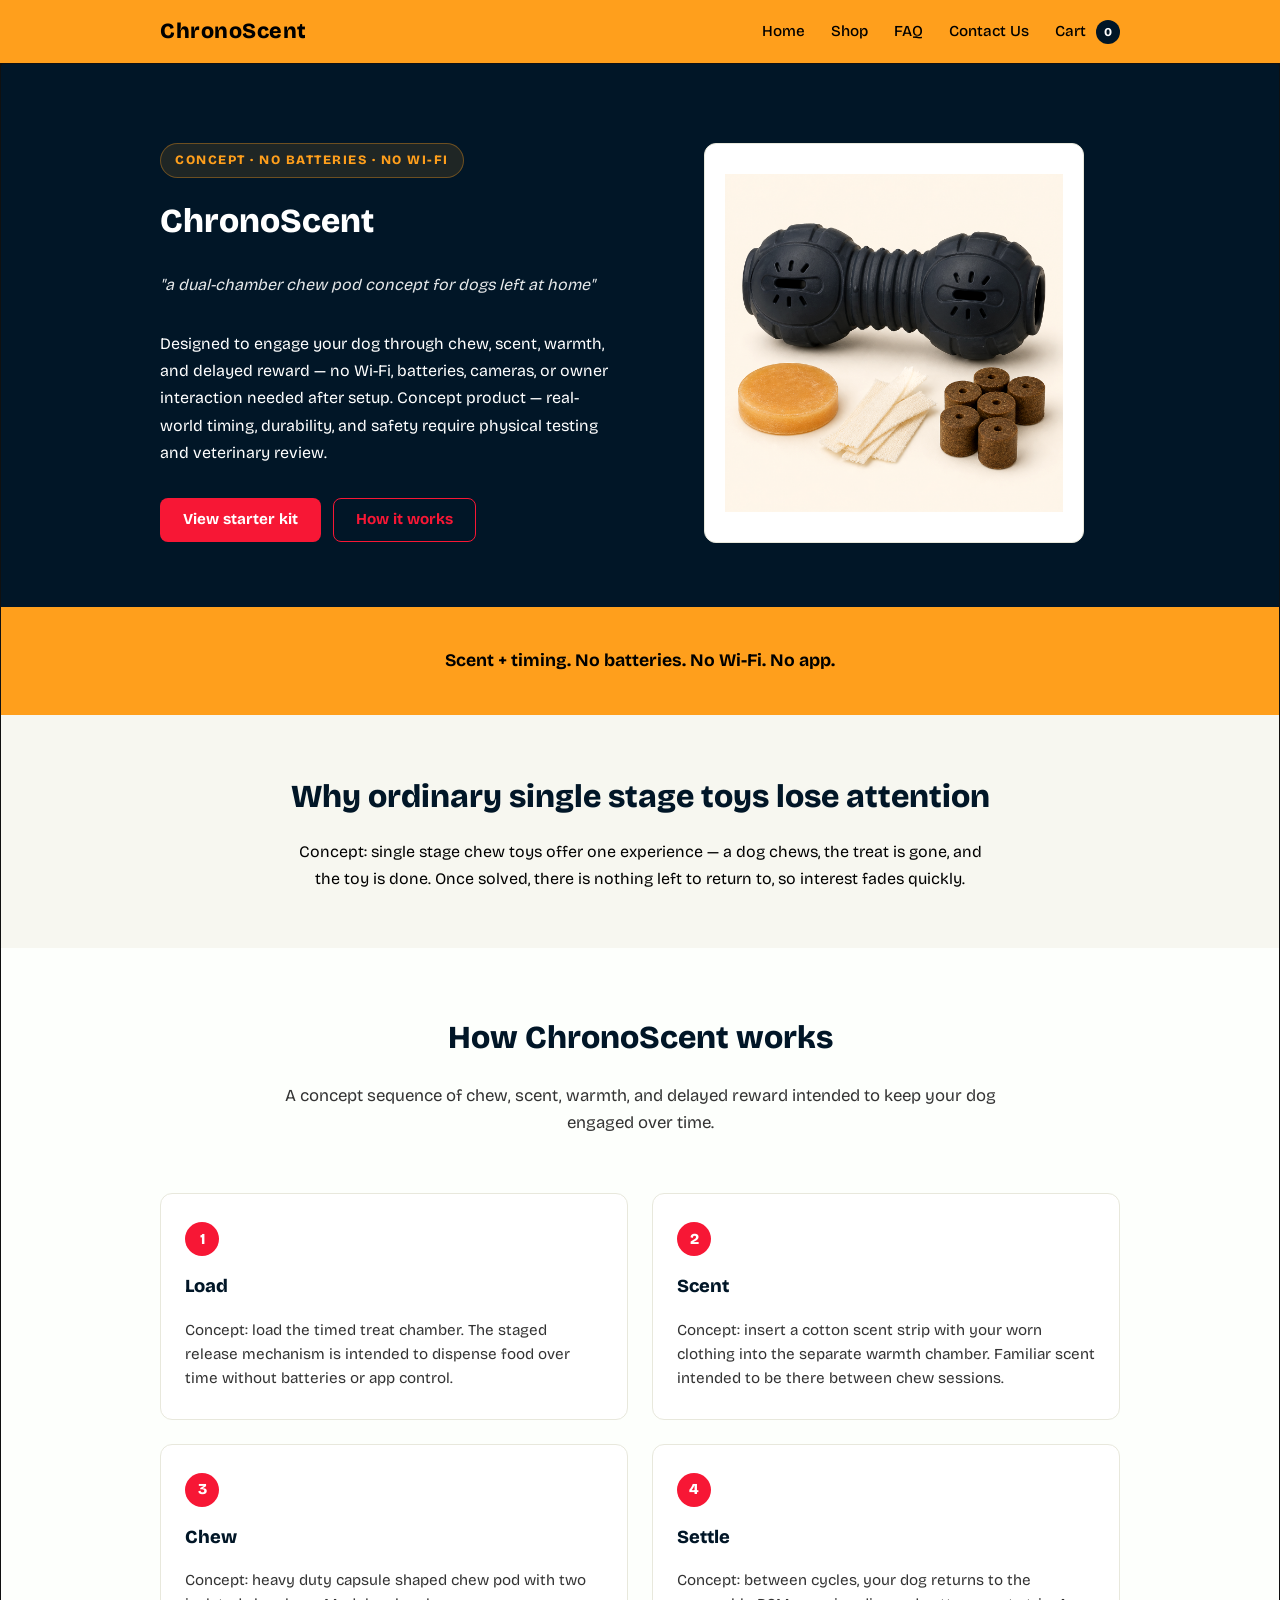
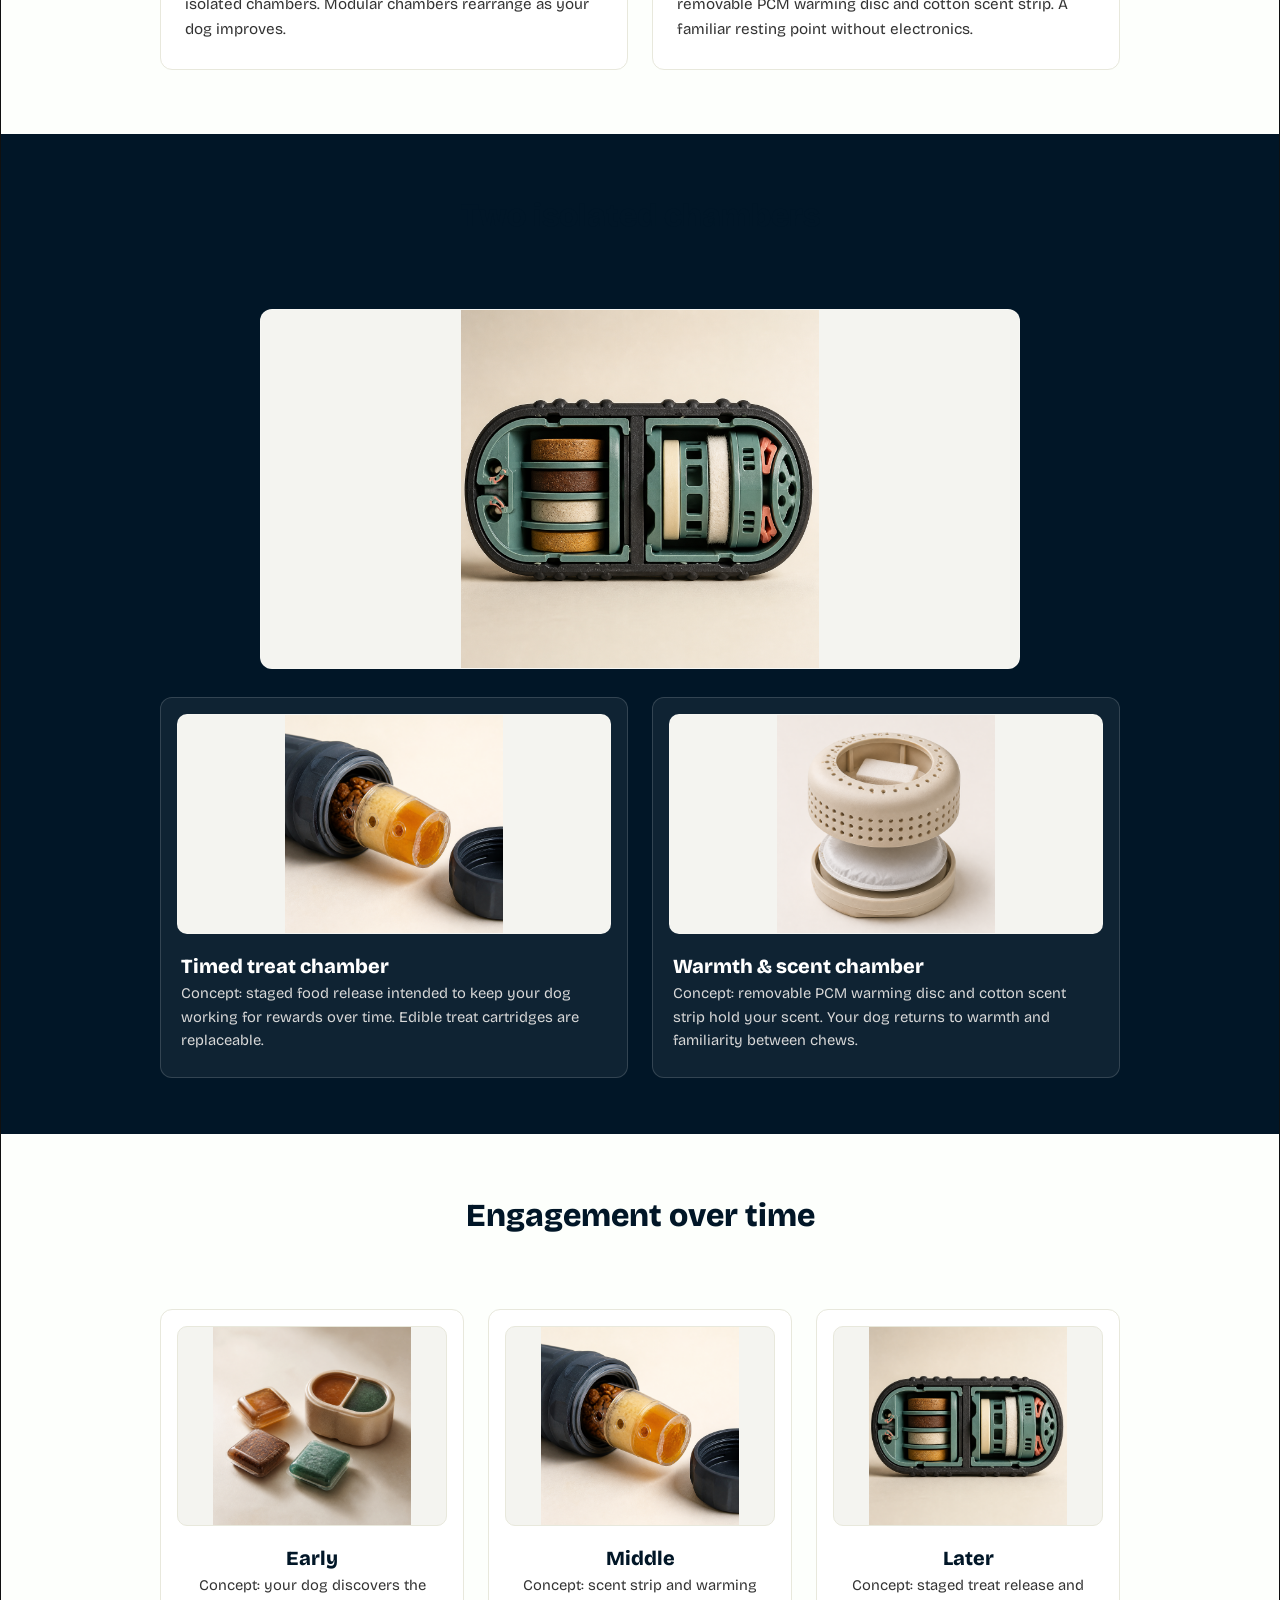
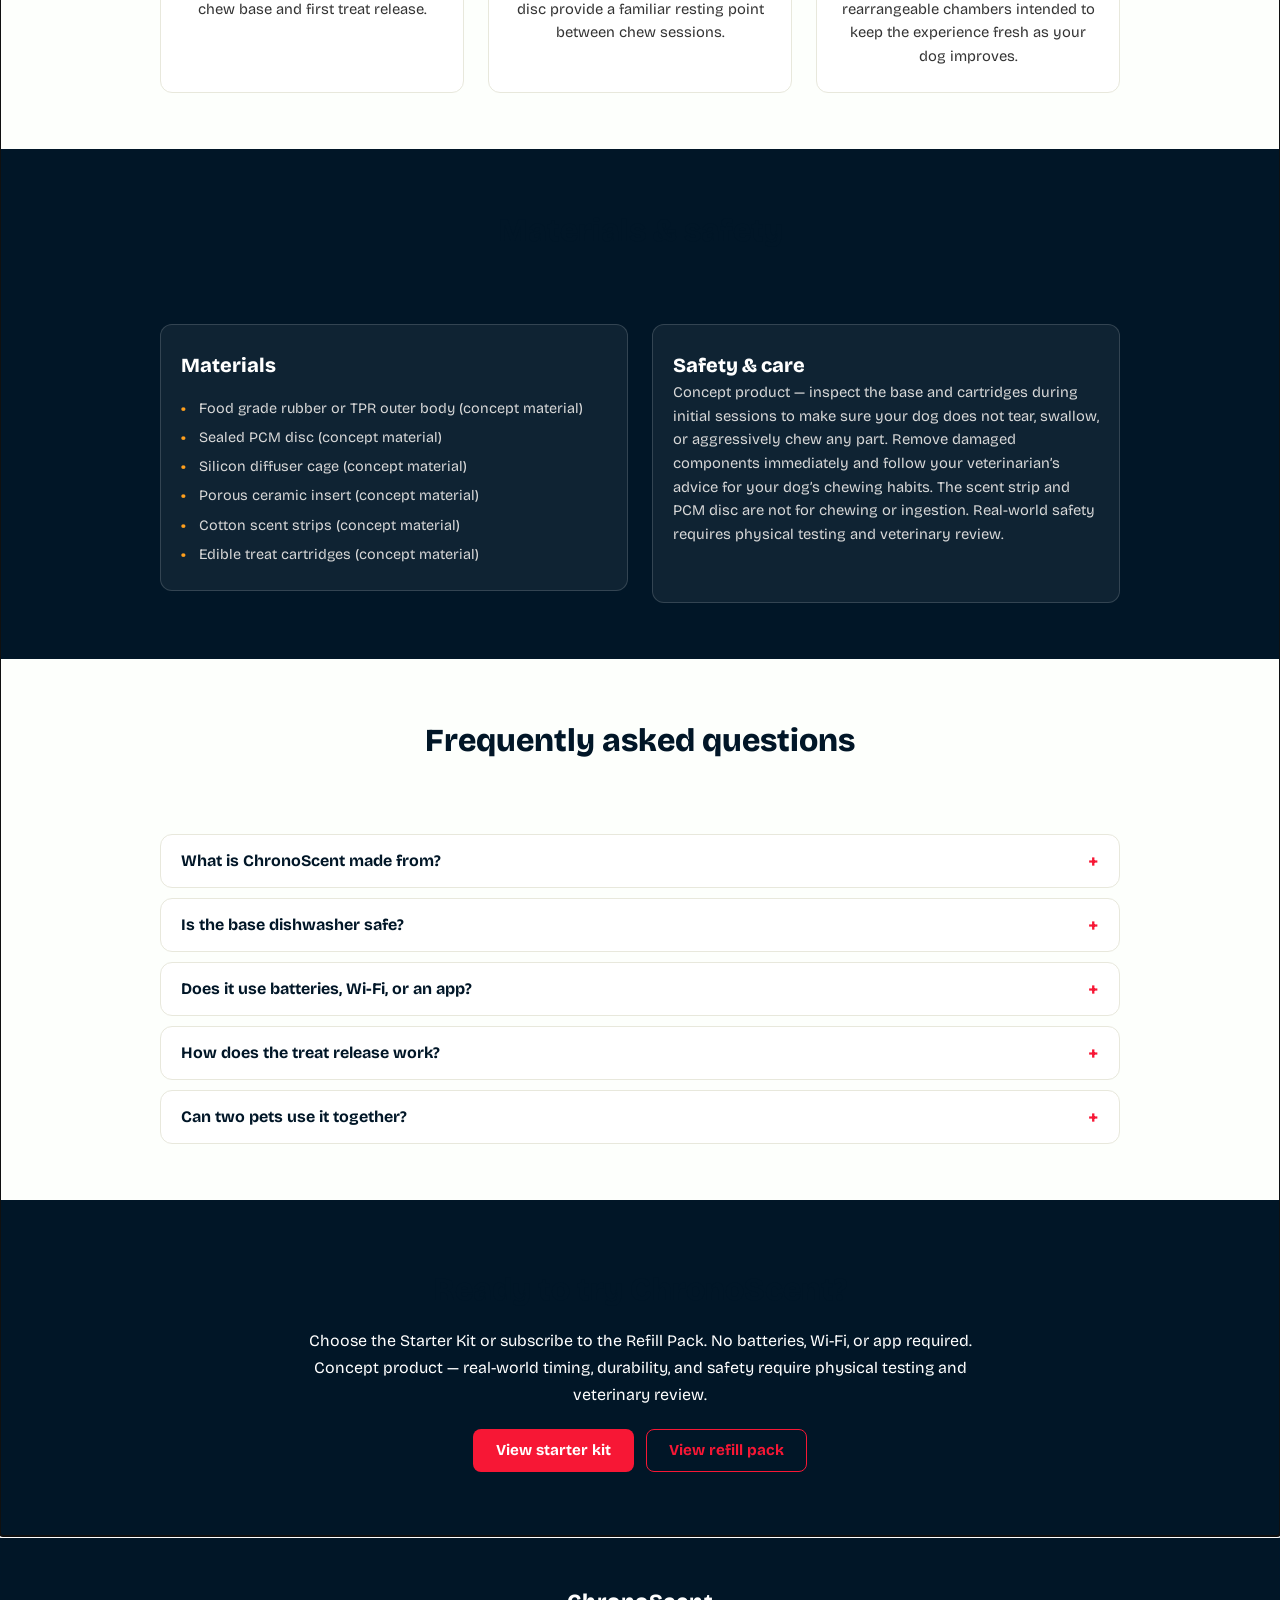
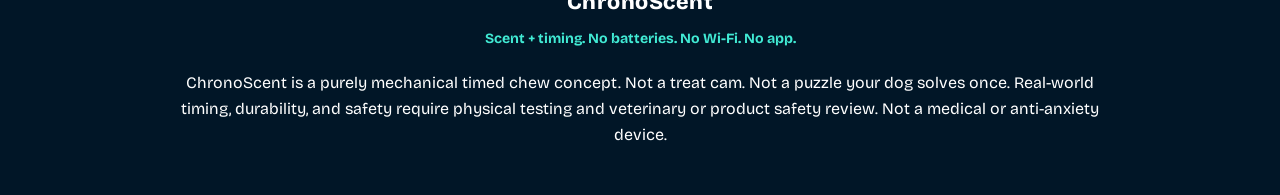
==== commit ecfb1128: "Connect ChronoScent images across site; cart/checkout/confirmation use sale prices" ====
--- a/index.html
+++ b/index.html
@@ -5,7 +5,8 @@
   <meta name="viewport" content="width=device-width, initial-scale=1.0">
   <title>ChronoScent — A whole home cycle for your pet</title>
   <link rel="stylesheet" href="styles.css">
-  <link rel="preload" as="image" href="assets/Home_Page_Main_Image_500x520.webp" type="image/webp">
+  <link rel="preload" as="image" href="assets/Homepage_Hero_500x520.png" type="image/png" fetchpriority="high">
+  <link rel="icon" href="data:,">
 </head>
 <body>
   <header id="header"></header>
--- a/styles.css
+++ b/styles.css
@@ -1,4 +1,4 @@
-/* Nuzzora — global styles (brand palette) */
+/* ChronoScent — global styles (brand palette) */
 /* Palette:
    Primary   : #f71735  (red)
    Secondary : #41ead4  (teal)
@@ -301,6 +301,14 @@
   margin-bottom: 32px;
 }
 
+.hero-subtitle {
+  font-size: 1rem;
+  font-style: italic;
+  color: var(--color-text-light);
+  margin-bottom: 32px;
+  opacity: 0.9;
+}
+
 .hero-actions {
   display: flex;
   gap: 12px;
@@ -380,7 +388,7 @@
 
 .hero-body {
   font-size: 1rem;
-  color: #333;
+  color: var(--color-text-light);
   margin: 0;
   line-height: 1.7;
 }
@@ -467,8 +475,8 @@
 .product-card {
   display: flex;
   flex-direction: column;
-  gap: 16px;
-  padding: 28px 22px;
+  gap: 14px;
+  padding: 24px 20px;
   border: 1px solid var(--color-border);
   border-radius: var(--radius);
   background: var(--color-surface);
@@ -478,19 +486,25 @@
 
 .product-card.highlighted,
 .product-card:hover {
-  border-color: var(--color-primary);
-  background: #fff8f8;
+  border-color: var(--color-accent);
+  background: #fff8f0;
   transform: translateY(-2px);
-  box-shadow: 0 8px 24px rgba(247, 23, 53, 0.12);
+  box-shadow: 0 8px 24px rgba(255, 159, 28, 0.12);
 }
 
 .product-card.highlighted .kit-tag,
 .product-card:hover .kit-tag {
-  border-color: var(--color-primary);
-  color: var(--color-primary);
-}
-
-/* Ribbon badge (permanent above Full Kit) */
+  border-color: var(--color-accent);
+  color: var(--color-accent);
+}
+
+.product-card.highlighted .sub-tag,
+.product-card:hover .sub-tag {
+  border-color: var(--color-accent);
+  color: var(--color-text-dark);
+}
+
+/* Ribbon badge (permanent above featured kit) */
 .kit-ribbon {
   position: absolute;
   top: -10px;
@@ -509,6 +523,20 @@
   box-shadow: 0 2px 6px rgba(247, 23, 53, 0.3);
 }
 
+/* Subscription badge */
+.sub-tag {
+  align-self: flex-start;
+  font-size: 0.72rem;
+  font-weight: 800;
+  letter-spacing: 0.8px;
+  text-transform: uppercase;
+  background: var(--color-accent);
+  color: var(--color-text-dark);
+  padding: 3px 10px;
+  border-radius: 10px;
+  border: 1px solid var(--color-accent);
+}
+
 .card-image {
   width: 100%;
   height: 200px;
@@ -527,16 +555,51 @@
   background: transparent;
 }
 
+.card-type {
+  font-size: 0.8rem;
+  font-weight: 700;
+  color: var(--color-accent);
+  text-transform: uppercase;
+  letter-spacing: 0.5px;
+  margin-bottom: 4px;
+}
+
 .card-title {
-  font-size: 1.3rem;
-  font-weight: 800;
-  color: var(--color-dark);
+  font-size: 1.25rem;
+  font-weight: 800;
+  color: var(--color-dark);
+}
+
+.card-price-wrap {
+  display: flex;
+  align-items: baseline;
+  gap: 8px;
+  margin-bottom: 6px;
 }
 
 .card-price {
-  font-size: 1.8rem;
+  font-size: 1.6rem;
   font-weight: 900;
+  color: var(--color-dark);
+}
+
+.card-orig-price {
+  font-size: 1rem;
+  font-weight: 700;
+  color: #888;
+  text-decoration: line-through;
+}
+
+.card-sale-tag {
+  font-size: 0.7rem;
+  font-weight: 800;
   color: var(--color-primary);
+  text-transform: uppercase;
+  letter-spacing: 0.5px;
+  background: #fff8f8;
+  padding: 2px 8px;
+  border-radius: 4px;
+  border: 1px solid var(--color-primary);
 }
 
 .card-desc {
@@ -544,17 +607,48 @@
   color: #333;
 }
 
-.kit-tag {
-  align-self: flex-start;
-  font-size: 0.72rem;
-  font-weight: 800;
-  letter-spacing: 0.8px;
-  text-transform: uppercase;
+.size-guidance {
+  display: flex;
+  flex-direction: column;
+  gap: 16px;
+  padding: 28px 22px;
+  border: 1px solid var(--color-border);
+  border-radius: var(--radius);
   background: var(--color-surface);
-  padding: 3px 10px;
+}
+
+.size-guidance h3 {
+  font-size: 1.1rem;
+  font-weight: 800;
+  color: var(--color-dark);
+}
+
+.size-options {
+  display: flex;
+  gap: 20px;
+  flex-wrap: wrap;
+}
+
+.size-option {
+  flex: 1;
+  min-width: 180px;
+  background: #f7f7f0;
   border-radius: 10px;
-  border: 1px solid var(--color-border);
-  color: #555;
+  padding: 16px;
+  border: 1px solid var(--color-border);
+}
+
+.size-option strong {
+  display: block;
+  font-size: 1rem;
+  font-weight: 800;
+  color: var(--color-dark);
+  margin-bottom: 4px;
+}
+
+.size-option p {
+  font-size: 0.88rem;
+  color: #333;
 }
 
 .size-guidance {
@@ -854,6 +948,269 @@
   font-weight: 800;
 }
 
+/* ---------- Product detail extras ---------- */
+.product-type {
+  font-size: 0.85rem;
+  font-weight: 700;
+  color: var(--color-accent);
+  text-transform: uppercase;
+  letter-spacing: 0.5px;
+  margin-bottom: 6px;
+}
+
+.product-price-wrap {
+  display: flex;
+  align-items: baseline;
+  gap: 8px;
+  margin-bottom: 10px;
+}
+
+.product-price {
+  font-size: 1.9rem;
+  font-weight: 900;
+  color: var(--color-dark);
+}
+
+.product-orig-price {
+  font-size: 1rem;
+  font-weight: 700;
+  color: #888;
+  text-decoration: line-through;
+}
+
+.product-sale-tag {
+  font-size: 0.7rem;
+  font-weight: 800;
+  color: var(--color-primary);
+  text-transform: uppercase;
+  letter-spacing: 0.5px;
+  background: #fff8f8;
+  padding: 2px 8px;
+  border-radius: 4px;
+  border: 1px solid var(--color-primary);
+}
+
+.product-desc {
+  font-size: 0.95rem;
+  color: #333;
+  margin-bottom: 20px;
+}
+
+.pick-materials,
+.pick-suitability,
+.pick-size,
+.pick-qty {
+  font-size: 1rem;
+  font-weight: 800;
+  color: var(--color-dark);
+  margin-bottom: 8px;
+  margin-top: 18px;
+}
+
+.materials-list {
+  list-style: none;
+  padding: 0;
+  margin: 0 0 12px 0;
+  display: flex;
+  flex-direction: column;
+  gap: 4px;
+}
+
+.materials-list li {
+  font-size: 0.9rem;
+  color: #333;
+  padding-left: 16px;
+  position: relative;
+}
+
+.materials-list li::before {
+  content: '•';
+  position: absolute;
+  left: 0;
+  color: var(--color-accent);
+  font-weight: 700;
+}
+
+.suitability-list {
+  display: flex;
+  flex-direction: column;
+  gap: 8px;
+  margin: 0 0 12px 0;
+}
+
+.suitability-item {
+  background: #f7f7f0;
+  border: 1px solid var(--color-border);
+  border-radius: 8px;
+  padding: 10px 14px;
+}
+
+.suitability-item strong {
+  display: block;
+  font-size: 0.9rem;
+  font-weight: 800;
+  color: var(--color-dark);
+  margin-bottom: 2px;
+}
+
+.suitability-item p {
+  font-size: 0.85rem;
+  color: #555;
+  margin: 0;
+}
+
+.product-safety {
+  margin-top: 20px;
+  padding: 16px;
+  background: #fff8f8;
+  border: 1px solid var(--color-border);
+  border-radius: var(--radius);
+}
+
+.product-safety h4 {
+  font-size: 0.9rem;
+  font-weight: 800;
+  color: var(--color-primary);
+  margin-bottom: 8px;
+}
+
+.product-safety p {
+  font-size: 0.9rem;
+  color: #333;
+  margin: 0;
+  line-height: 1.6;
+}
+
+/* ---------- Product detail extras ---------- */
+.product-details {
+  margin-top: 28px;
+  display: grid;
+  grid-template-columns: repeat(2, 1fr);
+  gap: 20px;
+}
+
+.detail-section {
+  background: var(--color-surface);
+  border: 1px solid var(--color-border);
+  border-radius: var(--radius);
+  padding: 20px;
+}
+
+.detail-section .card-title {
+  font-size: 1rem;
+  font-weight: 800;
+  color: var(--color-dark);
+  margin-bottom: 8px;
+}
+
+.detail-section .card-desc {
+  font-size: 0.92rem;
+  color: #333;
+  line-height: 1.6;
+  margin: 0;
+}
+
+.product-safety-panel {
+  margin-top: 28px;
+  background: #fff8f8;
+  border: 1px solid var(--color-border);
+  border-radius: var(--radius);
+  padding: 20px;
+}
+
+.product-safety-panel h3 {
+  font-size: 1rem;
+  font-weight: 800;
+  color: var(--color-primary);
+  margin-bottom: 12px;
+}
+
+.safety-list {
+  list-style: none;
+  padding: 0;
+  margin: 0;
+  display: flex;
+  flex-direction: column;
+  gap: 8px;
+}
+
+.safety-list li {
+  font-size: 0.92rem;
+  color: #333;
+  padding-left: 20px;
+  position: relative;
+  line-height: 1.5;
+}
+
+.safety-list li::before {
+  content: '⚠';
+  position: absolute;
+  left: 0;
+  color: var(--color-primary);
+  font-weight: 800;
+}
+
+/* ---------- Product timeline ---------- */
+.timeline-section {
+  margin-top: 20px;
+}
+
+.timeline-disclaimer {
+  font-size: 0.85rem;
+  color: #666;
+  font-style: italic;
+  margin-bottom: 16px;
+  line-height: 1.5;
+}
+
+.timeline-grid {
+  display: grid;
+  grid-template-columns: repeat(2, 1fr);
+  gap: 20px;
+}
+
+.timeline-stage {
+  border: 1px solid var(--color-border);
+  border-radius: var(--radius);
+  padding: 16px;
+  background: var(--color-surface);
+  display: flex;
+  flex-direction: column;
+  gap: 10px;
+}
+
+.stage-title {
+  font-size: 1rem;
+  font-weight: 800;
+  color: var(--color-dark);
+  margin: 0;
+}
+
+.stage-image {
+  width: 100%;
+  height: 200px;
+  background: #f4f4f0;
+  border-radius: 8px;
+  border: 1px solid var(--color-border);
+  display: flex;
+  align-items: center;
+  justify-content: center;
+  overflow: hidden;
+}
+
+.stage-img {
+  width: 100%;
+  height: 100%;
+  object-fit: contain;
+}
+
+.stage-desc {
+  font-size: 0.9rem;
+  color: #333;
+  margin: 0;
+  line-height: 1.5;
+}
+
 /* ---------- Cart ---------- */
 .cart-wrap {
   display: grid;
@@ -1274,6 +1631,260 @@
   font-size: 0.85rem;
   color: #b9b9b9;
   max-width: 700px;
+}
+
+/* ---------- Landing strips ---------- */
+.why-strip {
+  padding: 56px 0;
+  background: #f7f7f0;
+}
+
+.why-inner {
+  max-width: 700px;
+  margin: 0 auto;
+  text-align: center;
+}
+
+.why-header {
+  margin-bottom: 16px;
+}
+
+.why-strip .hero-body {
+  color: var(--color-text-dark);
+}
+
+.chambers-strip {
+  padding: 56px 0;
+  background: var(--color-dark);
+  color: var(--color-text-light);
+}
+
+.chambers-overview {
+  max-width: 760px;
+  margin: 0 auto 28px;
+}
+
+.chamber-feature-image {
+  height: 360px;
+  display: flex;
+  align-items: center;
+  justify-content: center;
+  overflow: hidden;
+  border: 1px solid rgba(253, 255, 252, 0.22);
+  border-radius: var(--radius);
+  background: #f4f4f0;
+}
+
+.chamber-feature-image img {
+  width: 100%;
+  height: 100%;
+  object-fit: contain;
+}
+
+.chambers-grid {
+  display: grid;
+  grid-template-columns: repeat(2, 1fr);
+  gap: 24px;
+}
+
+.chamber-card {
+  background: rgba(255, 255, 255, 0.06);
+  border: 1px solid rgba(253, 255, 252, 0.15);
+  border-radius: var(--radius);
+  padding: 24px 20px;
+  color: var(--color-text-light);
+}
+
+.chamber-card .card-title {
+  color: var(--color-text-light);
+}
+
+.chamber-card .card-desc {
+  color: #d8d8d8;
+}
+
+.chamber-image {
+  height: 220px;
+  display: flex;
+  align-items: center;
+  justify-content: center;
+  overflow: hidden;
+  margin: -8px -4px 16px;
+  border: 1px solid rgba(253, 255, 252, 0.15);
+  border-radius: 10px;
+  background: #f4f4f0;
+}
+
+.chamber-image img {
+  width: 100%;
+  height: 100%;
+  object-fit: contain;
+}
+
+.timeline-strip {
+  padding: 56px 0;
+  background: var(--color-light);
+}
+
+.timeline-grid {
+  display: grid;
+  grid-template-columns: repeat(3, 1fr);
+  gap: 24px;
+}
+
+.timeline-item {
+  background: var(--color-surface);
+  border: 1px solid var(--color-border);
+  border-radius: var(--radius);
+  padding: 24px 20px;
+  text-align: center;
+}
+
+.timeline-image {
+  height: 200px;
+  display: flex;
+  align-items: center;
+  justify-content: center;
+  overflow: hidden;
+  margin: -8px -4px 16px;
+  border: 1px solid var(--color-border);
+  border-radius: 10px;
+  background: #f4f4f0;
+}
+
+.timeline-image img {
+  width: 100%;
+  height: 100%;
+  object-fit: contain;
+}
+
+.materials-strip {
+  padding: 56px 0;
+  background: var(--color-dark);
+  color: var(--color-text-light);
+}
+
+.materials-safety-grid {
+  display: grid;
+  grid-template-columns: repeat(2, 1fr);
+  gap: 24px;
+}
+
+.materials-list {
+  background: rgba(255, 255, 255, 0.06);
+  border: 1px solid rgba(253, 255, 252, 0.15);
+  border-radius: var(--radius);
+  padding: 24px 20px;
+  color: var(--color-text-light);
+}
+
+.materials-list .card-title {
+  color: var(--color-text-light);
+}
+
+.materials-list .includes-list {
+  list-style: none;
+  padding: 0;
+  margin: 12px 0 0 0;
+  display: flex;
+  flex-direction: column;
+  gap: 6px;
+}
+
+.materials-list .includes-list li {
+  font-size: 0.9rem;
+  color: #d8d8d8;
+  padding-left: 18px;
+  position: relative;
+}
+
+.materials-list .includes-list li::before {
+  content: '•';
+  position: absolute;
+  left: 0;
+  color: var(--color-accent);
+  font-weight: 700;
+}
+
+.safety-note {
+  background: rgba(255, 255, 255, 0.06);
+  border: 1px solid rgba(253, 255, 252, 0.15);
+  border-radius: var(--radius);
+  padding: 24px 20px;
+  color: var(--color-text-light);
+}
+
+.safety-note .card-title {
+  color: var(--color-text-light);
+}
+
+.safety-note .card-desc {
+  color: #d8d8d8;
+}
+
+.kits-strip {
+  padding: 56px 0;
+  background: var(--color-light);
+}
+
+.faq-strip {
+  padding: 56px 0;
+  background: var(--color-light);
+}
+
+.cta-strip {
+  padding: 64px 0;
+  background: var(--color-dark);
+  color: var(--color-text-light);
+}
+
+.cta-content {
+  max-width: 700px;
+  margin: 0 auto;
+  text-align: center;
+}
+
+.cta-actions {
+  display: flex;
+  gap: 12px;
+  justify-content: center;
+  margin-top: 20px;
+}
+
+.sub-tag {
+  align-self: flex-start;
+  font-size: 0.72rem;
+  font-weight: 800;
+  letter-spacing: 0.8px;
+  text-transform: uppercase;
+  background: var(--color-accent);
+  color: var(--color-text-dark);
+  padding: 3px 10px;
+  border-radius: 10px;
+  border: 1px solid var(--color-accent);
+}
+
+/* Rugged technical visual language for ChronoScent product imagery */
+.card-image {
+  border: 2px solid var(--color-border);
+  border-radius: calc(var(--radius) - 2px);
+  overflow: hidden;
+  background: #e8e8dc;
+}
+
+.card-image img {
+  filter: contrast(1.05) saturate(1.02);
+}
+
+.placeholder-img {
+  border: 2px solid var(--color-border);
+  border-radius: calc(var(--radius) - 2px);
+  background: #e8e8dc;
+  border-style: dashed;
+}
+
+.hero-card img {
+  filter: contrast(1.05) saturate(1.02);
 }
 
 /* ---------- Responsive ---------- */
@@ -1321,4 +1932,20 @@
   .hero-headline {
     font-size: 1.7rem;
   }
-}
+
+  .chambers-grid {
+    grid-template-columns: 1fr;
+  }
+
+  .timeline-grid {
+    grid-template-columns: 1fr;
+  }
+
+  .materials-safety-grid {
+    grid-template-columns: 1fr;
+  }
+
+  .cta-actions {
+    flex-direction: column;
+  }
+}
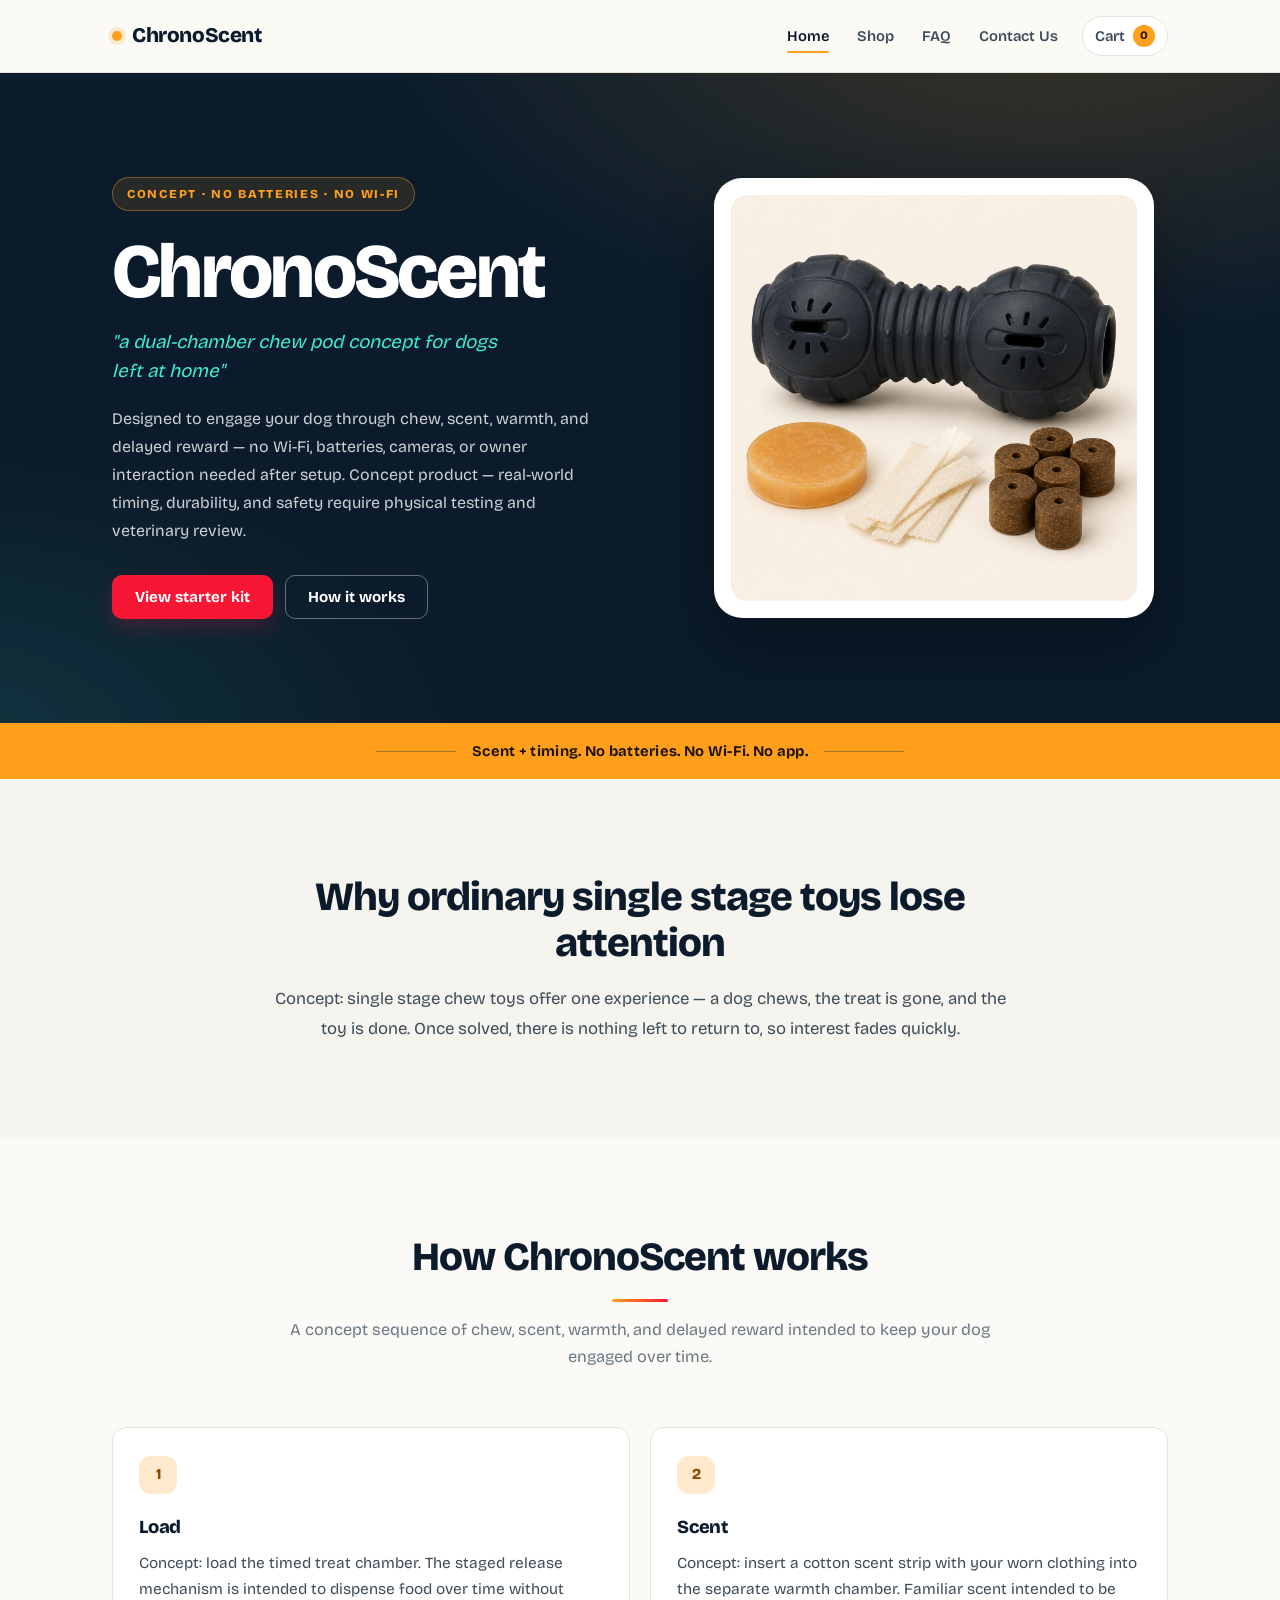
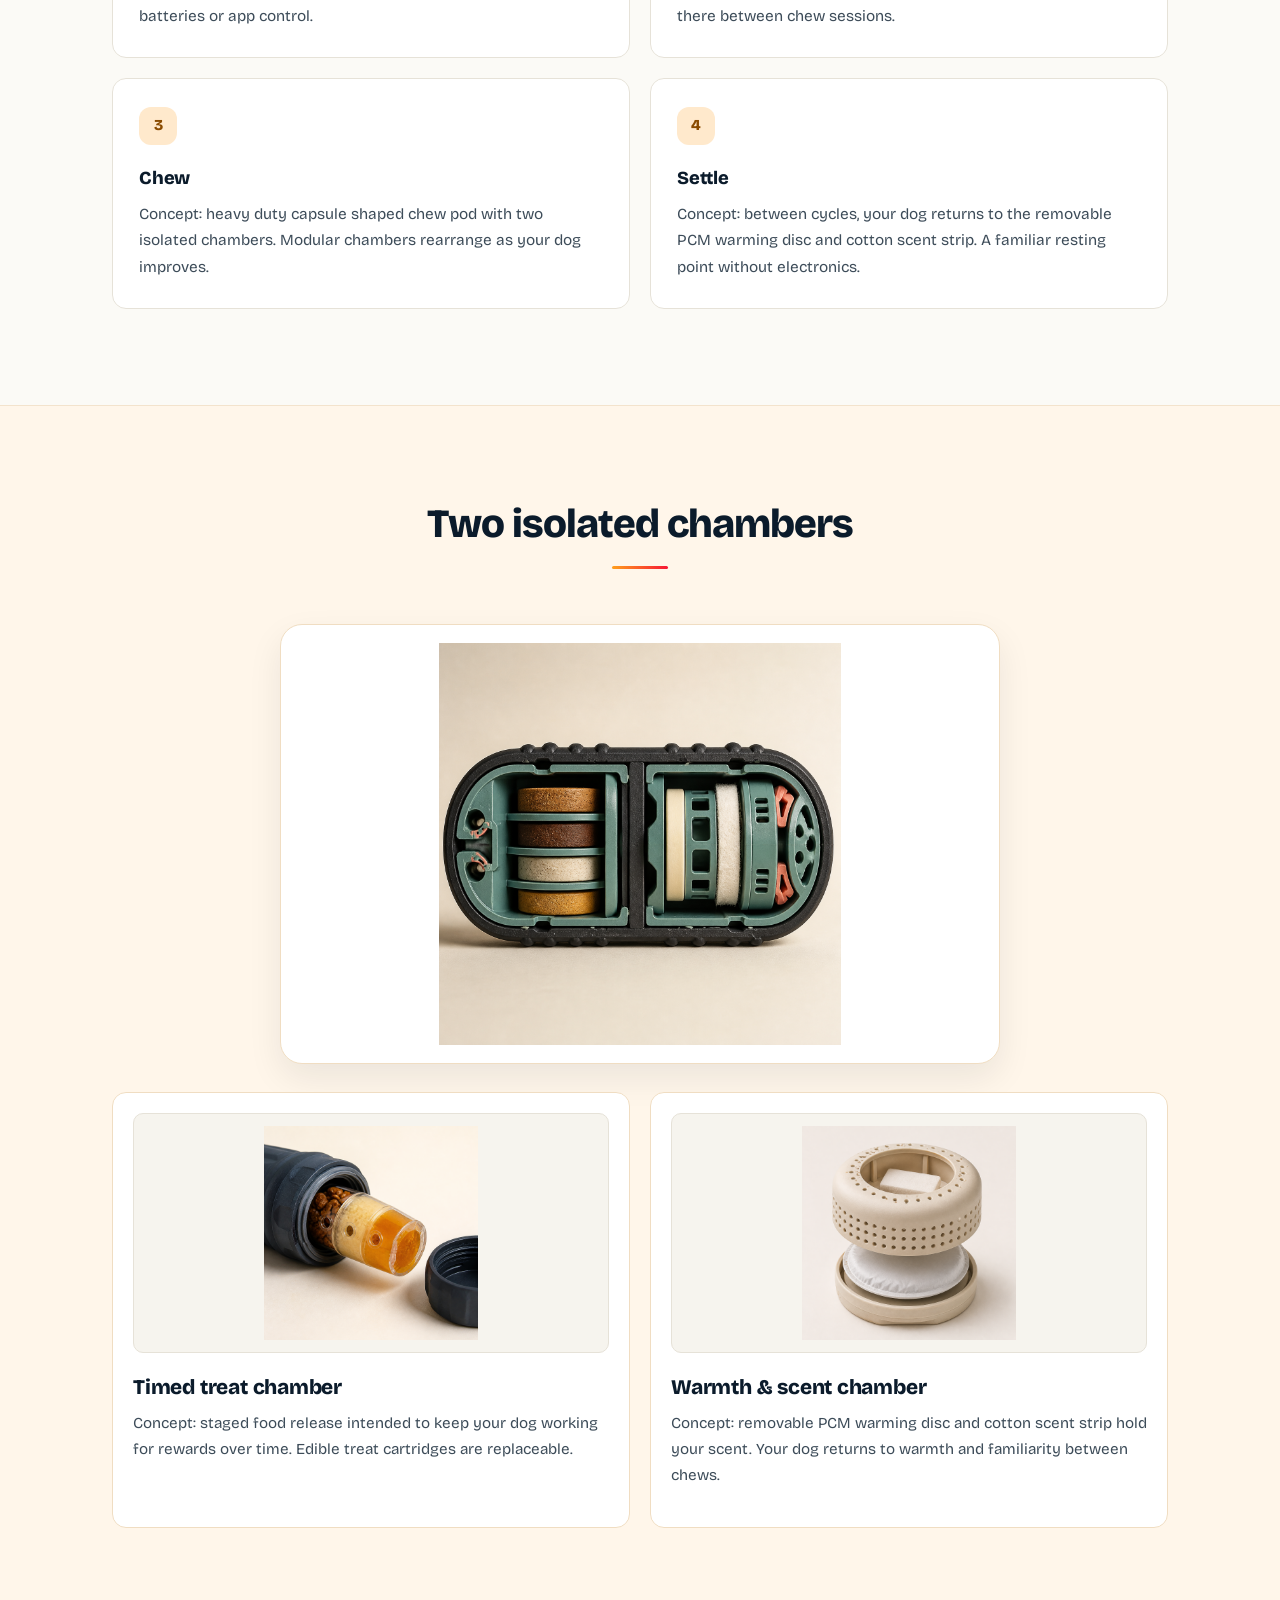
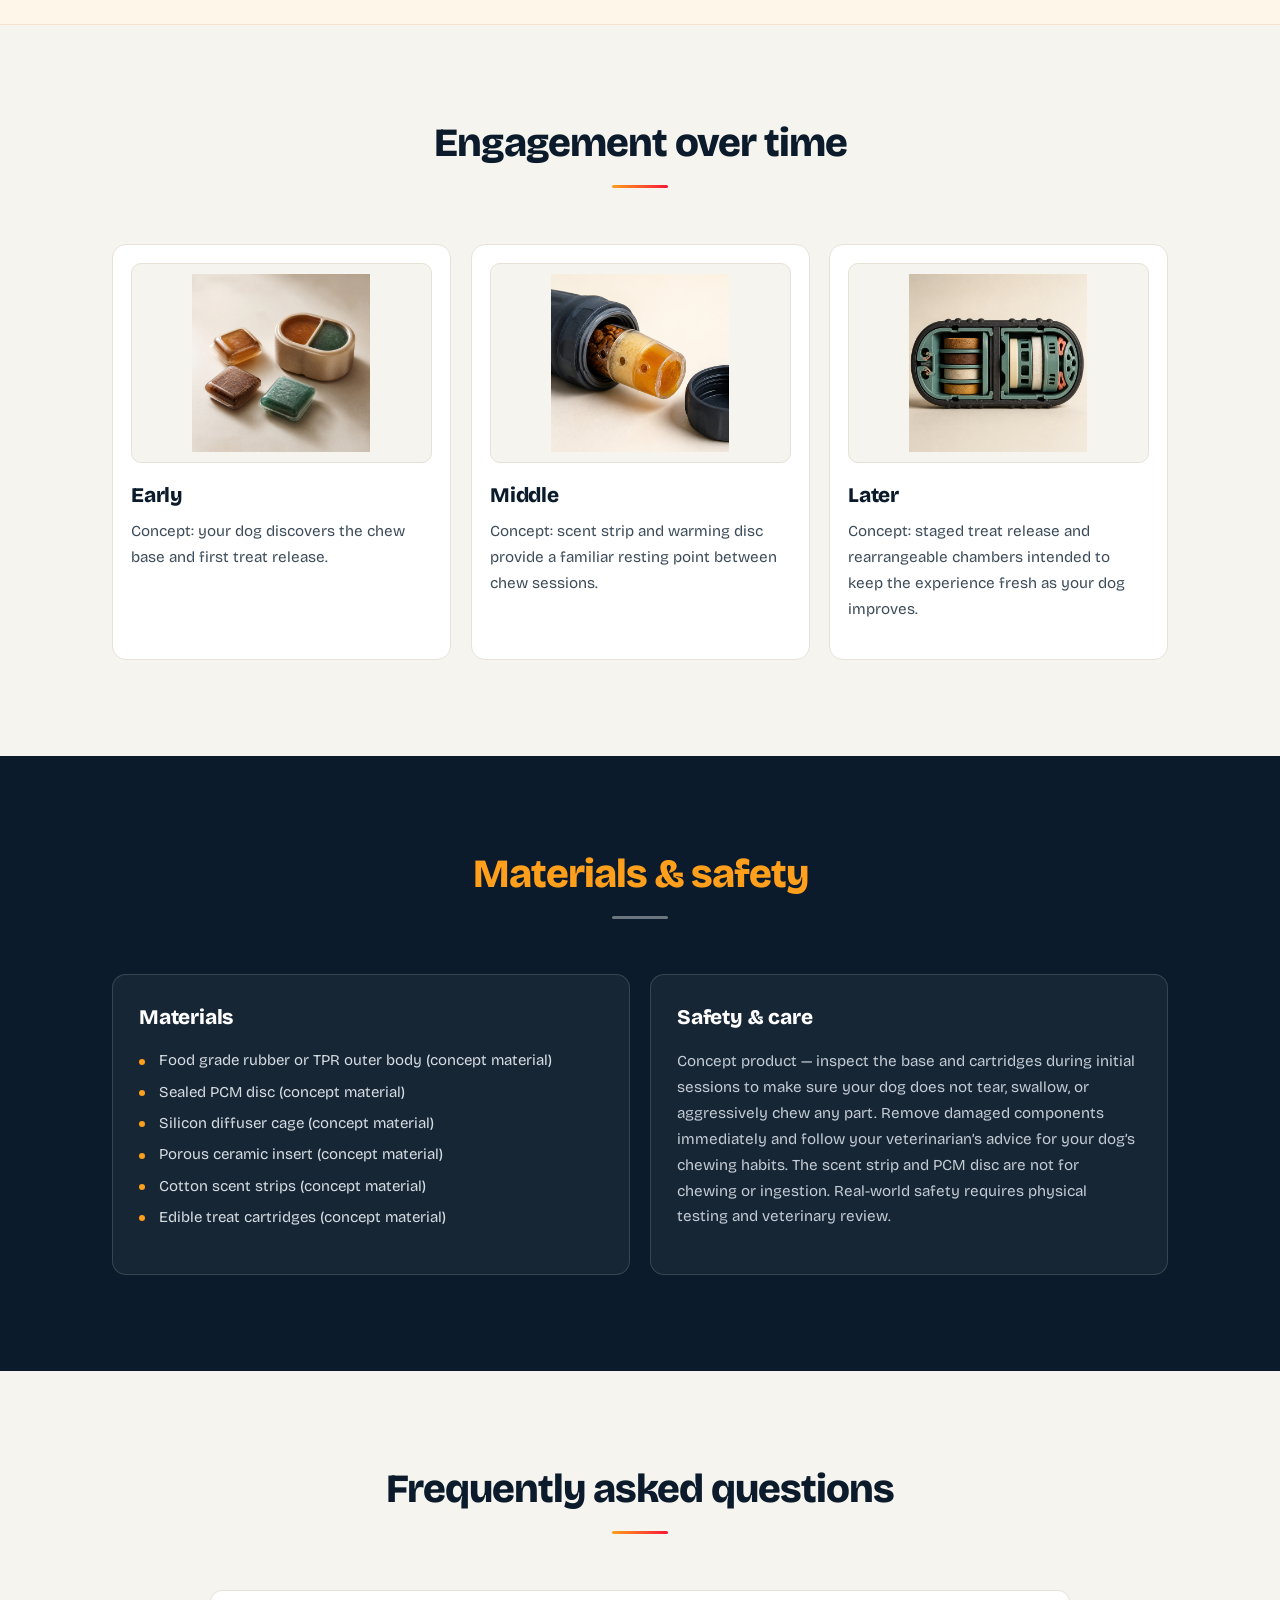
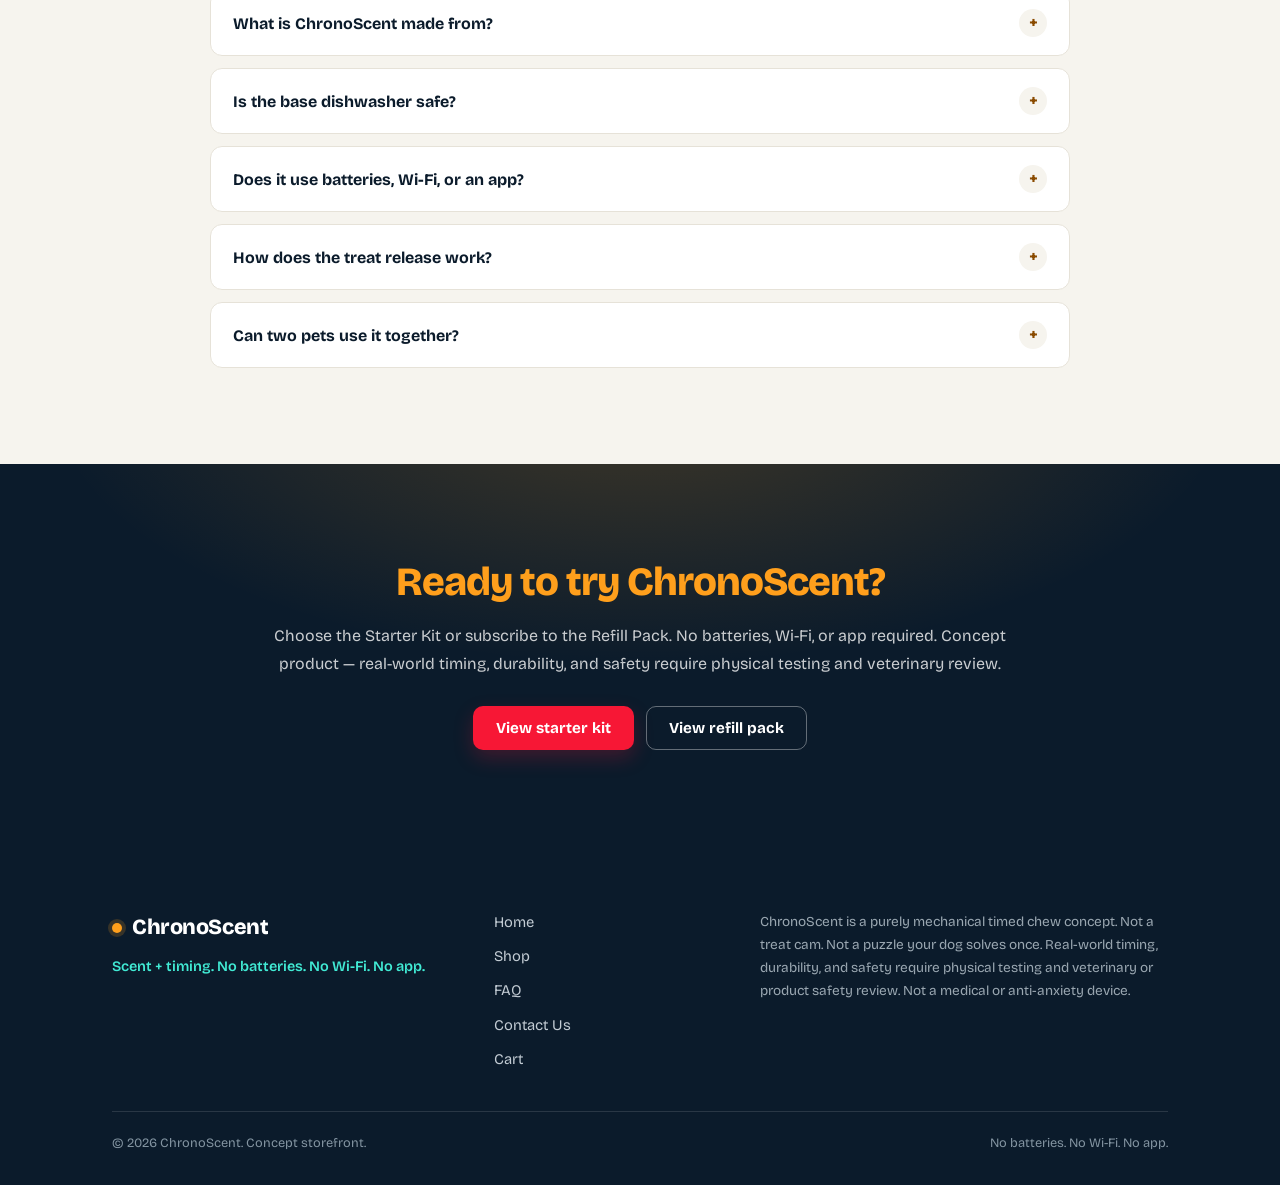
==== commit e4923f3c: "Overhaul UI: unified design system, cleaner product page, click-only cart confirmation, mobile nav a" ====
--- a/index.html
+++ b/index.html
@@ -3,12 +3,15 @@
 <head>
   <meta charset="UTF-8">
   <meta name="viewport" content="width=device-width, initial-scale=1.0">
+  <meta name="description" content="ChronoScent is a dual-chamber chew pod concept for dogs left at home — chew, scent, warmth and delayed reward without batteries, Wi-Fi or an app.">
+  <meta name="theme-color" content="#0b1b2b">
   <title>ChronoScent — A whole home cycle for your pet</title>
   <link rel="stylesheet" href="styles.css">
   <link rel="preload" as="image" href="assets/Homepage_Hero_500x520.png" type="image/png" fetchpriority="high">
   <link rel="icon" href="data:,">
 </head>
 <body>
+  <a class="skip-link" href="#app">Skip to content</a>
   <header id="header"></header>
   <main id="app" tabindex="-1"></main>
   <footer id="footer"></footer>
--- a/styles.css
+++ b/styles.css
@@ -1,12 +1,8 @@
-/* ChronoScent — global styles (brand palette) */
-/* Palette:
-   Primary   : #f71735  (red)
-   Secondary : #41ead4  (teal)
-   Dark      : #011627  (deep navy)
-   Light     : #fdfffc  (off-white)
-   Accent    : #ff9f1c  (orange)
-   Text      : black / white
-*/
+/* ==========================================================================
+   ChronoScent — design system
+   Palette: navy #0b1b2b · red #f71735 · orange #ff9f1c · teal #41ead4
+   ========================================================================== */
+
 @font-face {
   font-family: 'Bricolage Grotesque';
   src: url('BricolageGrotesque-VariableFont_opsz,wdth,wght.ttf') format('truetype');
@@ -54,41 +50,65 @@
 :root {
   --color-primary: #f71735;
   --color-secondary: #41ead4;
-  --color-dark: #011627;
-  --color-light: #fdfffc;
+  --color-dark: #0b1b2b;
+  --color-light: #fbfaf6;
   --color-accent: #ff9f1c;
 
+  --ink: #0b1b2b;
+  --ink-soft: #3d4c59;
+  --muted: #6b7783;
+  --line: #e6e2d8;
+  --line-strong: #cfcabf;
+  --surface: #ffffff;
+  --surface-alt: #f6f4ee;
+  --surface-warm: #fff6ea;
+  --accent-soft: #ffe9cc;
+
+  --container: 1120px;
+  --header-h: 72px;
+  --radius-sm: 8px;
+  --radius: 14px;
+  --radius-lg: 22px;
+  --shadow-sm: 0 1px 2px rgba(11, 27, 43, 0.05);
+  --shadow: 0 14px 34px rgba(11, 27, 43, 0.08);
+  --shadow-lg: 0 26px 60px rgba(11, 27, 43, 0.13);
+  --ease: cubic-bezier(0.22, 0.61, 0.36, 1);
+  --transition: all 0.25s var(--ease);
+
+  /* legacy aliases kept for older selectors */
+  --color-bg: var(--color-light);
+  --color-surface: var(--surface);
+  --color-border: var(--line);
   --color-text-dark: #000000;
   --color-text-light: #ffffff;
-
-  --color-bg: var(--color-light);
-  --color-surface: #ffffff;
-  --color-border: #e8e8dc;
-
-  --radius: 12px;
-  --transition: all 0.25s ease;
-}
-
+}
+
+/* ---------- Reset ---------- */
 *,
 *::before,
 *::after {
   box-sizing: border-box;
+}
+
+html {
+  scroll-behavior: smooth;
+  -webkit-text-size-adjust: 100%;
+}
+
+body {
   margin: 0;
   padding: 0;
-}
-
-html {
-  scroll-behavior: smooth;
-}
-
-body {
-  font-family: 'Bricolage Grotesque', -apple-system, BlinkMacSystemFont, "Segoe UI", Roboto, Helvetica, Arial, sans-serif;
-  background: var(--color-bg);
-  color: var(--color-text-dark);
-  line-height: 1.6;
+  font-family: 'Bricolage Grotesque', -apple-system, BlinkMacSystemFont, 'Segoe UI', Roboto, Helvetica, Arial, sans-serif;
+  background: var(--color-light);
+  color: var(--ink);
+  line-height: 1.65;
   -webkit-font-smoothing: antialiased;
-  margin: 0;
-  padding: 0;
+  text-rendering: optimizeLegibility;
+}
+
+img {
+  display: block;
+  max-width: 100%;
 }
 
 a {
@@ -96,23 +116,36 @@
   text-decoration: none;
 }
 
-img {
-  display: block;
-  max-width: 100%;
-}
-
 button {
   font-family: inherit;
 }
 
+h1, h2, h3, h4, p, ul, ol {
+  margin: 0;
+}
+
+ul, ol {
+  padding: 0;
+  list-style: none;
+}
+
+:focus-visible {
+  outline: 3px solid var(--color-accent);
+  outline-offset: 3px;
+  border-radius: 4px;
+}
+
+#app:focus {
+  outline: none;
+}
+
 .container {
   width: 100%;
-  max-width: 1000px;
-  margin: 0 auto;
-  padding: 0 20px;
-}
-
-/* Visually hidden for accessible labels */
+  max-width: var(--container);
+  margin-inline: auto;
+  padding-inline: clamp(20px, 4vw, 32px);
+}
+
 .sr-only {
   position: absolute;
   width: 1px;
@@ -124,44 +157,163 @@
   border: 0;
 }
 
+.skip-link {
+  position: absolute;
+  left: 16px;
+  top: -60px;
+  z-index: 200;
+  padding: 10px 18px;
+  border-radius: 10px;
+  background: var(--ink);
+  color: #fff;
+  font-weight: 700;
+  transition: top 0.2s var(--ease);
+}
+
+.skip-link:focus {
+  top: 12px;
+}
+
+.page {
+  min-height: 60vh;
+}
+
+.page--pad {
+  padding: clamp(40px, 6vw, 64px) 0 clamp(64px, 8vw, 96px);
+}
+
 /* ---------- Header ---------- */
 .site-header {
   position: sticky;
   top: 0;
+  z-index: 60;
+  background: rgba(251, 250, 246, 0.9);
+  backdrop-filter: blur(14px);
+  -webkit-backdrop-filter: blur(14px);
+  border-bottom: 1px solid var(--line);
+}
+
+.header-inner {
+  display: flex;
+  align-items: center;
+  justify-content: space-between;
+  gap: 24px;
+  min-height: var(--header-h);
+}
+
+.brand {
+  display: inline-flex;
+  align-items: center;
+  gap: 10px;
+  font-weight: 900;
+  font-size: 1.3rem;
+  letter-spacing: -0.02em;
+  color: var(--ink);
+}
+
+.brand::before {
+  content: '';
+  width: 10px;
+  height: 10px;
+  border-radius: 50%;
   background: var(--color-accent);
-  z-index: 50;
-}
-
-.header-inner {
-  display: flex;
-  align-items: center;
-  justify-content: space-between;
-  padding: 14px 20px;
-}
-
-.brand {
-  font-weight: 900;
-  font-size: 1.35rem;
-  letter-spacing: 0.5px;
-  color: var(--color-text-dark);
+  box-shadow: 0 0 0 4px rgba(255, 159, 28, 0.18);
 }
 
 .nav-links {
   display: flex;
-  gap: 26px;
-  align-items: center;
-}
-
-.nav-links a {
-  font-size: 0.95rem;
-  color: var(--color-text-dark);
-  font-weight: 500;
-  opacity: 1;
-}
-
-.nav-links a:hover {
-  opacity: 1;
-  color: var(--color-dark);
+  align-items: center;
+  gap: 4px;
+}
+
+.nav-link {
+  position: relative;
+  padding: 8px 12px;
+  border-radius: 8px;
+  font-size: 0.92rem;
+  font-weight: 600;
+  color: var(--ink-soft);
+  transition: color 0.2s var(--ease);
+}
+
+.nav-link::after {
+  content: '';
+  position: absolute;
+  left: 12px;
+  right: 12px;
+  bottom: 3px;
+  height: 2px;
+  border-radius: 2px;
+  background: var(--color-accent);
+  transform: scaleX(0);
+  transform-origin: left;
+  transition: transform 0.25s var(--ease);
+}
+
+.nav-link:hover {
+  color: var(--ink);
+}
+
+.nav-link:hover::after,
+.nav-link.is-active::after {
+  transform: scaleX(1);
+}
+
+.nav-link.is-active {
+  color: var(--ink);
+}
+
+.cart-link {
+  display: inline-flex;
+  align-items: center;
+  gap: 8px;
+  margin-left: 8px;
+  padding: 7px 12px;
+  border: 1px solid var(--line);
+  border-radius: 999px;
+  background: var(--surface);
+}
+
+.cart-link::after {
+  display: none;
+}
+
+.cart-count {
+  display: inline-flex;
+  align-items: center;
+  justify-content: center;
+  min-width: 22px;
+  height: 22px;
+  padding: 0 6px;
+  border-radius: 999px;
+  background: var(--color-accent);
+  color: #2a1700;
+  font-size: 0.72rem;
+  font-weight: 800;
+  line-height: 1;
+}
+
+.nav-toggle {
+  display: none;
+  flex-direction: column;
+  justify-content: center;
+  gap: 5px;
+  width: 44px;
+  height: 44px;
+  padding: 0;
+  border: 1px solid var(--line);
+  border-radius: 10px;
+  background: var(--surface);
+  cursor: pointer;
+}
+
+.nav-toggle span {
+  width: 18px;
+  height: 2px;
+  margin-inline: auto;
+  border-radius: 2px;
+  background: var(--ink);
+  transition: transform 0.25s var(--ease), opacity 0.2s var(--ease);
 }
 
 /* ---------- Buttons ---------- */
@@ -169,1033 +321,1468 @@
   display: inline-flex;
   align-items: center;
   justify-content: center;
-  padding: 11px 22px;
-  border-radius: 8px;
+  gap: 8px;
+  padding: 12px 22px;
+  border: 1px solid transparent;
+  border-radius: 10px;
   font-size: 0.95rem;
   font-weight: 700;
+  line-height: 1.2;
   cursor: pointer;
-  border: 1px solid transparent;
-  transition: var(--transition);
-  line-height: 1.3;
+  transition: transform 0.18s var(--ease), background 0.2s var(--ease),
+    color 0.2s var(--ease), border-color 0.2s var(--ease), box-shadow 0.2s var(--ease);
+}
+
+.btn:active {
+  transform: translateY(1px) scale(0.995);
 }
 
 .btn--primary {
   background: var(--color-primary);
-  color: var(--color-text-light);
+  color: #fff;
+  box-shadow: 0 8px 20px rgba(247, 23, 53, 0.22);
 }
 
 .btn--primary:hover {
-  background: #d60a2c;
+  background: #d90f2c;
+  box-shadow: 0 12px 26px rgba(247, 23, 53, 0.28);
 }
 
 .btn--secondary {
   background: var(--color-secondary);
-  color: var(--color-dark);
+  color: var(--ink);
 }
 
 .btn--secondary:hover {
-  background: #38d6b8;
+  background: #2fd8c1;
 }
 
 .btn--outline {
   background: transparent;
-  color: var(--color-primary);
-  border-color: var(--color-primary);
+  color: var(--ink);
+  border-color: var(--line-strong);
 }
 
 .btn--outline:hover {
-  background: var(--color-primary);
-  color: var(--color-text-light);
+  background: var(--ink);
+  border-color: var(--ink);
+  color: #fff;
 }
 
 .btn--block {
   width: 100%;
-}
-
-.btn:focus-visible {
-  outline: 3px solid var(--color-accent);
-  outline-offset: 2px;
 }
 
 .btn:disabled {
   opacity: 0.55;
   cursor: not-allowed;
-}
-
-/* cart badge — sleek centered circle */
-.cart-count {
-  display: inline-flex;
-  align-items: center;
-  justify-content: center;
-  width: 24px;
-  height: 24px;
-  background: var(--color-dark);
-  color: var(--color-text-light);
-  border-radius: 50%;
-  font-size: 0.75rem;
-  font-weight: 800;
-  margin-left: 6px;
-  line-height: 1;
-}
-
-/* cart badge — sleek centered circle */
-.cart-count {
-  display: inline-flex;
-  align-items: center;
-  justify-content: center;
-  width: 24px;
-  height: 24px;
-  background: var(--color-dark);
-  color: var(--color-text-light);
-  border-radius: 50%;
-  font-size: 0.75rem;
-  font-weight: 800;
-  margin-left: 6px;
-  line-height: 1;
-}
-
-.nav-links {
-  display: flex;
-  gap: 26px;
-  align-items: center;
-}
-
-/* ---------- Pages ---------- */
-.page {
-  min-height: 60vh;
+  box-shadow: none;
+}
+
+.hero .btn--outline,
+.cta-strip .btn--outline {
+  color: #fff;
+  border-color: rgba(255, 255, 255, 0.36);
+}
+
+.hero .btn--outline:hover,
+.cta-strip .btn--outline:hover {
+  background: #fff;
+  border-color: #fff;
+  color: var(--ink);
+}
+
+/* ---------- Type helpers ---------- */
+.eyebrow {
+  display: block;
+  font-size: 0.76rem;
+  font-weight: 800;
+  letter-spacing: 0.14em;
+  text-transform: uppercase;
+  color: #b26100;
+}
+
+.section-header {
+  max-width: 760px;
+  margin: 0 auto clamp(36px, 5vw, 56px);
+  text-align: center;
+}
+
+.section-title {
+  font-size: clamp(1.7rem, 3.2vw, 2.5rem);
+  font-weight: 900;
+  line-height: 1.14;
+  letter-spacing: -0.025em;
+  color: var(--ink);
+}
+
+.section-intro {
+  margin-top: 14px;
+  font-size: 1.02rem;
+  color: var(--muted);
+  line-height: 1.7;
+}
+
+.section-header .section-title::after {
+  content: '';
+  display: block;
+  width: 56px;
+  height: 3px;
+  margin: 18px auto 0;
+  border-radius: 3px;
+  background: linear-gradient(90deg, var(--color-accent), var(--color-primary));
+}
+
+.page-head {
+  max-width: 760px;
+  margin: 0 0 clamp(32px, 4vw, 48px);
+}
+
+.page-head .eyebrow {
+  margin-bottom: 12px;
+}
+
+.page-head .section-title {
+  font-size: clamp(1.8rem, 3.4vw, 2.6rem);
+}
+
+.page-head .section-title::after {
+  content: '';
+  display: block;
+  width: 48px;
+  height: 3px;
+  margin-top: 16px;
+  border-radius: 3px;
+  background: linear-gradient(90deg, var(--color-accent), var(--color-primary));
+}
+
+.page-head .section-intro {
+  margin-top: 12px;
 }
 
 /* ---------- Hero ---------- */
 .hero {
-  padding: 80px 0 64px;
-  background: var(--color-dark);
-  color: var(--color-text-light);
+  position: relative;
+  overflow: hidden;
+  padding: clamp(64px, 9vw, 104px) 0;
+  background:
+    radial-gradient(1100px 560px at 82% -12%, rgba(255, 159, 28, 0.2), transparent 62%),
+    radial-gradient(900px 520px at -5% 105%, rgba(65, 234, 212, 0.13), transparent 58%),
+    var(--color-dark);
+  color: #fff;
 }
 
 .hero-inner {
   display: grid;
-  grid-template-columns: 1fr 1fr;
-  gap: 56px;
+  grid-template-columns: 1.05fr 0.95fr;
+  gap: clamp(32px, 6vw, 72px);
   align-items: center;
 }
 
 .badge {
   display: inline-block;
-  font-size: 0.8rem;
-  font-weight: 800;
-  letter-spacing: 1.5px;
+  margin-bottom: 24px;
+  padding: 6px 14px;
+  border: 1px solid rgba(255, 159, 28, 0.4);
+  border-radius: 999px;
+  background: rgba(255, 159, 28, 0.12);
+  color: var(--color-accent);
+  font-size: 0.76rem;
+  font-weight: 800;
+  letter-spacing: 0.14em;
   text-transform: uppercase;
-  color: var(--color-accent);
-  background: rgba(255, 159, 28, 0.12);
-  padding: 6px 14px;
-  border-radius: 20px;
-  border: 1px solid rgba(255, 159, 28, 0.35);
-  margin-bottom: 24px;
 }
 
 .hero-headline {
-  font-size: 2.1rem;
+  margin-bottom: 18px;
+  color: #fff;
+  font-size: clamp(2.8rem, 6.2vw, 4.8rem);
   font-weight: 900;
-  line-height: 1.15;
-  color: var(--color-text-light);
-  margin-bottom: 32px;
+  line-height: 0.98;
+  letter-spacing: -0.035em;
 }
 
 .hero-subtitle {
+  max-width: 34ch;
+  margin-bottom: 20px;
+  color: var(--color-secondary);
+  font-size: clamp(1rem, 1.6vw, 1.18rem);
+  font-style: italic;
+  line-height: 1.5;
+}
+
+.hero-body {
+  max-width: 48ch;
+  color: rgba(255, 255, 255, 0.8);
   font-size: 1rem;
-  font-style: italic;
-  color: var(--color-text-light);
-  margin-bottom: 32px;
-  opacity: 0.9;
+  line-height: 1.75;
 }
 
 .hero-actions {
   display: flex;
+  flex-wrap: wrap;
   gap: 12px;
-  flex-wrap: wrap;
-  margin-top: 32px;
+  margin-top: 30px;
 }
 
 .hero-visual {
+  position: relative;
   display: flex;
   justify-content: center;
 }
 
+.hero-visual::before {
+  content: '';
+  position: absolute;
+  inset: 6% 2%;
+  z-index: 0;
+  background: radial-gradient(closest-side, rgba(255, 159, 28, 0.3), transparent 72%);
+  filter: blur(20px);
+}
+
 .hero-card {
+  position: relative;
+  z-index: 1;
+  display: flex;
+  align-items: center;
+  justify-content: center;
   width: 100%;
-  max-width: 380px;
-  height: 400px;
-  background: transparent;
-  border: none;
-  border-radius: var(--radius);
-  position: relative;
-  overflow: hidden;
-  padding: 0;
-  display: flex;
-  align-items: center;
-  justify-content: center;
+  max-width: 440px;
+  aspect-ratio: 1 / 1;
+  padding: 16px;
+  border: 1px solid rgba(255, 255, 255, 0.12);
+  border-radius: 28px;
+  background: #fff;
+  box-shadow: 0 30px 60px rgba(0, 0, 0, 0.3);
 }
 
 .hero-card img {
   width: 100%;
-  max-height: 100%;
+  height: 100%;
+  border-radius: 16px;
   object-fit: contain;
-  display: block;
-  margin: 0 auto;
+  filter: none;
 }
 
 .visual-caption {
-  margin-top: 12px;
+  max-width: 340px;
+  margin: 12px auto 0;
   text-align: center;
+  color: var(--color-secondary);
   font-size: 0.85rem;
-  color: var(--color-secondary);
   font-weight: 600;
-  max-width: 340px;
-  margin-left: auto;
-  margin-right: auto;
 }
 
 /* ---------- Subheading strip ---------- */
 .subheading-strip {
-  padding: 40px 0;
+  padding: 16px 0;
   background: var(--color-accent);
-  color: var(--color-text-dark);
+  color: #1f1300;
 }
 
 .subheading-container {
+  display: flex;
+  align-items: center;
+  justify-content: center;
+  gap: 16px;
   text-align: center;
 }
 
+.subheading-container::before,
+.subheading-container::after {
+  content: '';
+  width: clamp(24px, 8vw, 80px);
+  height: 1px;
+  background: rgba(11, 27, 43, 0.35);
+}
+
 .hero-subheading {
-  font-size: 1.1rem;
-  color: var(--color-text-dark);
+  margin: 0;
+  color: #1f1300;
+  font-size: 0.92rem;
   font-weight: 700;
-  margin: 0;
-}
-
-/* ---------- Body text strip ---------- */
-.body-strip {
-  padding: 48px 0;
-  background: #f7f7f0;
-  border-top: 1px solid var(--color-border);
-}
-
-.body-strip-container {
+  letter-spacing: 0.02em;
+}
+
+/* ---------- Landing strips ---------- */
+.how-it-works,
+.why-strip,
+.chambers-strip,
+.timeline-strip,
+.materials-strip,
+.faq-strip,
+.kits-strip,
+.cta-strip {
+  position: relative;
+  padding: clamp(64px, 8vw, 96px) 0;
+}
+
+.why-strip,
+.timeline-strip,
+.faq-strip {
+  background: var(--surface-alt);
+}
+
+.chambers-strip {
+  background: var(--surface-warm);
+  border-block: 1px solid #f3e3cd;
+}
+
+.how-it-works,
+.kits-strip {
+  background: var(--color-light);
+}
+
+.materials-strip,
+.cta-strip {
+  background: var(--color-dark);
+  color: #fff;
+}
+
+.why-inner {
+  max-width: 760px;
+  margin-inline: auto;
   text-align: center;
-  max-width: 700px;
-  margin: 0 auto;
-}
-
-.hero-body {
-  font-size: 1rem;
-  color: var(--color-text-light);
-  margin: 0;
+}
+
+.why-header {
+  margin-bottom: 18px;
+}
+
+.why-strip .hero-body {
+  color: var(--ink-soft);
+  font-size: 1.05rem;
+  max-width: none;
+}
+
+/* ---------- How it works ---------- */
+.steps-grid {
+  display: grid;
+  grid-template-columns: repeat(2, minmax(0, 1fr));
+  gap: 20px;
+}
+
+.step {
+  padding: 28px 26px;
+  background: var(--surface);
+  border: 1px solid var(--line);
+  border-radius: var(--radius);
+  transition: transform 0.25s var(--ease), box-shadow 0.25s var(--ease), border-color 0.25s var(--ease);
+}
+
+.step:hover {
+  transform: translateY(-4px);
+  border-color: #e9d2b2;
+  box-shadow: var(--shadow);
+}
+
+.step-number {
+  display: flex;
+  align-items: center;
+  justify-content: center;
+  width: 38px;
+  height: 38px;
+  margin-bottom: 18px;
+  border-radius: 12px;
+  background: var(--accent-soft);
+  color: #8a4b00;
+  font-size: 0.95rem;
+  font-weight: 900;
+}
+
+.step-title {
+  margin-bottom: 8px;
+  font-size: 1.15rem;
+  font-weight: 800;
+  letter-spacing: -0.01em;
+}
+
+.step p {
+  color: var(--ink-soft);
+  font-size: 0.96rem;
   line-height: 1.7;
 }
 
-/* ---------- Section headers ---------- */
-.section-header {
-  text-align: center;
+/* ---------- Shared cards ---------- */
+.card {
+  background: var(--surface);
+  border: 1px solid var(--line);
+  border-radius: var(--radius);
+}
+
+.card-title {
+  color: var(--ink);
+  font-size: 1.15rem;
+  font-weight: 800;
+  letter-spacing: -0.01em;
+}
+
+.card-desc {
+  color: var(--ink-soft);
+  font-size: 0.95rem;
+  line-height: 1.7;
+}
+
+.card-type {
+  color: #b26100;
+  font-size: 0.76rem;
+  font-weight: 800;
+  letter-spacing: 0.12em;
+  text-transform: uppercase;
+}
+
+/* ---------- Two chambers ---------- */
+.chambers-overview {
   max-width: 720px;
-  margin: 0 auto 56px;
-}
-
-.section-title {
-  font-size: 2rem;
-  font-weight: 900;
-  color: var(--color-dark);
-  margin-bottom: 12px;
-}
-
-.section-intro {
-  font-size: 1.05rem;
-  color: #333;
-}
-
-.page-header {
+  margin: 0 auto 28px;
+}
+
+.chamber-feature-image {
+  display: flex;
+  align-items: center;
+  justify-content: center;
+  height: clamp(280px, 44vw, 440px);
+  padding: 18px;
+  overflow: hidden;
+  background: var(--surface);
+  border: 1px solid #f0ddc2;
+  border-radius: var(--radius-lg);
+  box-shadow: var(--shadow);
+}
+
+.chamber-feature-image img {
+  width: 100%;
+  height: 100%;
+  object-fit: contain;
+}
+
+.chambers-grid {
+  display: grid;
+  grid-template-columns: repeat(2, minmax(0, 1fr));
+  gap: 20px;
+}
+
+.chamber-card {
+  padding: 20px;
+  background: var(--surface);
+  border: 1px solid #f0ddc2;
+  border-radius: var(--radius);
+  transition: transform 0.25s var(--ease), box-shadow 0.25s var(--ease);
+}
+
+.chamber-card:hover {
+  transform: translateY(-4px);
+  box-shadow: var(--shadow);
+}
+
+.chamber-image {
+  display: flex;
+  align-items: center;
+  justify-content: center;
+  height: 240px;
+  margin-bottom: 18px;
+  padding: 12px;
+  overflow: hidden;
+  background: var(--surface-alt);
+  border: 1px solid var(--line);
+  border-radius: 10px;
+}
+
+.chamber-image img {
+  width: 100%;
+  height: 100%;
+  object-fit: contain;
+}
+
+.chamber-card .card-title {
+  margin-bottom: 6px;
+}
+
+/* ---------- Timeline (landing) ---------- */
+.timeline-grid {
+  display: grid;
+  gap: 20px;
+}
+
+.timeline-strip .timeline-grid {
+  grid-template-columns: repeat(3, minmax(0, 1fr));
+}
+
+.timeline-item {
+  padding: 18px;
+  background: var(--surface);
+  border: 1px solid var(--line);
+  border-radius: var(--radius);
+  transition: transform 0.25s var(--ease), box-shadow 0.25s var(--ease);
+}
+
+.timeline-item:hover {
+  transform: translateY(-4px);
+  box-shadow: var(--shadow);
+}
+
+.timeline-image {
+  display: flex;
+  align-items: center;
+  justify-content: center;
+  height: 200px;
+  margin-bottom: 16px;
+  padding: 10px;
+  overflow: hidden;
+  background: var(--surface-alt);
+  border: 1px solid var(--line);
+  border-radius: 10px;
+}
+
+.timeline-image img {
+  width: 100%;
+  height: 100%;
+  object-fit: contain;
+}
+
+.timeline-item .card-title {
+  margin-bottom: 6px;
+}
+
+/* ---------- Materials (landing, dark) ---------- */
+.materials-strip .section-title,
+.cta-strip .section-title {
+  color: var(--color-accent);
+}
+
+.materials-strip .section-header .section-title::after {
+  background: rgba(255, 255, 255, 0.4);
+}
+
+.materials-safety-grid {
+  display: grid;
+  grid-template-columns: repeat(2, minmax(0, 1fr));
+  gap: 20px;
+}
+
+.materials-card,
+.safety-note {
+  padding: 26px;
+  background: rgba(255, 255, 255, 0.05);
+  border: 1px solid rgba(255, 255, 255, 0.14);
+  border-radius: var(--radius);
+}
+
+.materials-card .card-title,
+.safety-note .card-title {
+  margin-bottom: 14px;
+  color: #fff;
+}
+
+.materials-card .includes-list {
   display: flex;
   flex-direction: column;
   gap: 8px;
 }
 
-/* ---------- How it works ---------- */
-.how-it-works {
-  padding: 64px 0;
-}
-
-.steps-grid {
-  display: grid;
-  grid-template-columns: repeat(2, 1fr);
-  gap: 24px;
-}
-
-.step {
+.materials-card .includes-list li {
+  position: relative;
+  padding-left: 20px;
+  color: #d6dde3;
+  font-size: 0.94rem;
+  line-height: 1.55;
+}
+
+.materials-card .includes-list li::before {
+  content: '';
+  position: absolute;
+  left: 0;
+  top: 0.62em;
+  width: 6px;
+  height: 6px;
+  border-radius: 50%;
+  background: var(--color-accent);
+}
+
+.safety-note .card-desc {
+  color: #c3ccd4;
+}
+
+/* ---------- FAQ ---------- */
+.faq-accordion {
   display: flex;
   flex-direction: column;
+  gap: 12px;
+  max-width: 860px;
+  margin-inline: auto;
+}
+
+.faq-item {
+  overflow: hidden;
+  background: var(--surface);
+  border: 1px solid var(--line);
+  border-radius: 12px;
+  transition: border-color 0.2s var(--ease), box-shadow 0.2s var(--ease);
+}
+
+.faq-item[data-open='true'] {
+  border-color: #e6c9a3;
+  box-shadow: var(--shadow-sm);
+}
+
+.faq-question {
+  display: flex;
+  align-items: center;
+  justify-content: space-between;
   gap: 16px;
-  padding: 28px 24px;
-  border: 1px solid var(--color-border);
-  border-radius: var(--radius);
-  background: var(--color-surface);
-}
-
-.step-number {
-  width: 34px;
-  height: 34px;
-  background: var(--color-primary);
-  color: var(--color-text-light);
+  width: 100%;
+  padding: 18px 22px;
+  border: none;
+  background: transparent;
+  color: var(--ink);
+  font-size: 1rem;
+  font-weight: 700;
+  text-align: left;
+  cursor: pointer;
+  transition: background 0.2s var(--ease);
+}
+
+.faq-question:hover {
+  background: var(--surface-alt);
+}
+
+.faq-q {
+  flex: 1;
+}
+
+.faq-toggle {
+  display: flex;
+  flex: none;
+  align-items: center;
+  justify-content: center;
+  width: 28px;
+  height: 28px;
   border-radius: 50%;
-  font-size: 0.95rem;
-  font-weight: 800;
-  display: flex;
-  align-items: center;
+  background: var(--surface-alt);
+  color: #8a4b00;
+  font-size: 1.05rem;
+  font-weight: 800;
+  line-height: 1;
+  transition: background 0.2s var(--ease), color 0.2s var(--ease);
+}
+
+.faq-item[data-open='true'] .faq-toggle {
+  background: var(--color-accent);
+  color: #2a1700;
+}
+
+.faq-answer {
+  padding: 0 22px 20px;
+  color: var(--ink-soft);
+  font-size: 0.96rem;
+  line-height: 1.7;
+}
+
+.faq-answer p {
+  margin: 0;
+}
+
+/* ---------- CTA ---------- */
+.cta-strip {
+  background:
+    radial-gradient(900px 420px at 50% -20%, rgba(255, 159, 28, 0.22), transparent 66%),
+    var(--color-dark);
+}
+
+.cta-content {
+  max-width: 780px;
+  margin-inline: auto;
+  text-align: center;
+}
+
+.cta-strip .hero-body {
+  margin-top: 16px;
+  color: rgba(255, 255, 255, 0.78);
+  max-width: none;
+}
+
+.cta-actions {
+  display: flex;
+  flex-wrap: wrap;
   justify-content: center;
-  align-self: flex-start;
-}
-
-.step-title {
-  font-size: 1.15rem;
-  font-weight: 800;
-  color: var(--color-dark);
-}
-
-.step p {
-  font-size: 0.95rem;
-  color: #333;
-}
-
-/* ---------- Kits / shop ---------- */
+  gap: 12px;
+  margin-top: 28px;
+}
+
+/* ---------- Shop / product cards ---------- */
 .kits-grid {
   display: grid;
-  grid-template-columns: repeat(3, 1fr);
+  grid-template-columns: repeat(2, minmax(0, 1fr));
   gap: 24px;
-  margin-bottom: 40px;
+  margin-bottom: 32px;
 }
 
 .product-card {
+  position: relative;
   display: flex;
   flex-direction: column;
-  gap: 14px;
-  padding: 24px 20px;
-  border: 1px solid var(--color-border);
-  border-radius: var(--radius);
-  background: var(--color-surface);
-  position: relative;
-  transition: var(--transition);
+  padding: 18px;
+  overflow: hidden;
+  background: var(--surface);
+  border: 1px solid var(--line);
+  border-radius: var(--radius-lg);
+  transition: transform 0.28s var(--ease), box-shadow 0.28s var(--ease), border-color 0.28s var(--ease);
 }
 
 .product-card.highlighted,
 .product-card:hover {
-  border-color: var(--color-accent);
-  background: #fff8f0;
-  transform: translateY(-2px);
-  box-shadow: 0 8px 24px rgba(255, 159, 28, 0.12);
-}
-
-.product-card.highlighted .kit-tag,
-.product-card:hover .kit-tag {
-  border-color: var(--color-accent);
-  color: var(--color-accent);
-}
-
-.product-card.highlighted .sub-tag,
-.product-card:hover .sub-tag {
-  border-color: var(--color-accent);
-  color: var(--color-text-dark);
-}
-
-/* Ribbon badge (permanent above featured kit) */
+  transform: translateY(-5px);
+  border-color: #e9d2b2;
+  box-shadow: var(--shadow-lg);
+}
+
 .kit-ribbon {
   position: absolute;
-  top: -10px;
-  left: 50%;
-  transform: translateX(-50%);
-  font-size: 0.72rem;
-  font-weight: 800;
-  letter-spacing: 0.8px;
+  top: 16px;
+  left: 16px;
+  z-index: 3;
+  padding: 5px 12px;
+  border-radius: 999px;
+  background: var(--color-primary);
+  color: #fff;
+  font-size: 0.68rem;
+  font-weight: 800;
+  letter-spacing: 0.08em;
   text-transform: uppercase;
-  background: var(--color-primary);
-  color: var(--color-text-light);
-  padding: 4px 12px;
-  border-radius: 20px;
-  border: 1px solid var(--color-primary);
-  z-index: 5;
-  box-shadow: 0 2px 6px rgba(247, 23, 53, 0.3);
-}
-
-/* Subscription badge */
+  box-shadow: 0 4px 12px rgba(247, 23, 53, 0.28);
+}
+
+.kit-tag,
 .sub-tag {
   align-self: flex-start;
-  font-size: 0.72rem;
-  font-weight: 800;
-  letter-spacing: 0.8px;
+  margin-bottom: 12px;
+  padding: 4px 10px;
+  border: 1px solid #ffd7a3;
+  border-radius: 999px;
+  background: var(--accent-soft);
+  color: #8a4b00;
+  font-size: 0.68rem;
+  font-weight: 800;
+  letter-spacing: 0.1em;
   text-transform: uppercase;
-  background: var(--color-accent);
-  color: var(--color-text-dark);
-  padding: 3px 10px;
-  border-radius: 10px;
-  border: 1px solid var(--color-accent);
 }
 
 .card-image {
+  display: flex;
+  align-items: center;
+  justify-content: center;
   width: 100%;
-  height: 200px;
-  display: flex;
-  align-items: center;
-  justify-content: center;
-  background: #f4f4f0;
-  border-radius: 10px;
+  aspect-ratio: 1 / 1;
+  margin-bottom: 18px;
+  padding: 10px;
   overflow: hidden;
-}
-
+  background: var(--surface-alt);
+  border: 1px solid var(--line);
+  border-radius: var(--radius);
+}
+
+.card-image img,
 .card-placeholder {
   width: 100%;
   height: 100%;
-  border: none;
-  background: transparent;
-}
-
-.card-type {
-  font-size: 0.8rem;
-  font-weight: 700;
-  color: var(--color-accent);
-  text-transform: uppercase;
-  letter-spacing: 0.5px;
-  margin-bottom: 4px;
+  object-fit: contain;
+  transition: transform 0.45s var(--ease);
+}
+
+.product-card:hover .card-image img {
+  transform: scale(1.04);
 }
 
 .card-title {
-  font-size: 1.25rem;
-  font-weight: 800;
-  color: var(--color-dark);
+  font-size: 1.3rem;
 }
 
 .card-price-wrap {
   display: flex;
+  flex-wrap: wrap;
   align-items: baseline;
   gap: 8px;
-  margin-bottom: 6px;
+  margin: 14px 0 6px;
 }
 
 .card-price {
-  font-size: 1.6rem;
+  color: var(--ink);
+  font-size: 1.7rem;
   font-weight: 900;
-  color: var(--color-dark);
+  letter-spacing: -0.02em;
 }
 
 .card-orig-price {
-  font-size: 1rem;
-  font-weight: 700;
-  color: #888;
+  color: #98a2ab;
+  font-size: 0.95rem;
+  font-weight: 600;
   text-decoration: line-through;
 }
 
 .card-sale-tag {
-  font-size: 0.7rem;
-  font-weight: 800;
-  color: var(--color-primary);
+  padding: 3px 8px;
+  border: 1px solid #ffd7a3;
+  border-radius: 999px;
+  background: var(--accent-soft);
+  color: #8a4b00;
+  font-size: 0.66rem;
+  font-weight: 800;
+  letter-spacing: 0.08em;
   text-transform: uppercase;
-  letter-spacing: 0.5px;
-  background: #fff8f8;
-  padding: 2px 8px;
-  border-radius: 4px;
-  border: 1px solid var(--color-primary);
 }
 
 .card-desc {
-  font-size: 0.92rem;
-  color: #333;
-}
-
+  margin-bottom: 18px;
+}
+
+.product-card > .btn {
+  margin-top: auto;
+}
+
+/* ---------- Size guidance ---------- */
 .size-guidance {
   display: flex;
   flex-direction: column;
   gap: 16px;
-  padding: 28px 22px;
-  border: 1px solid var(--color-border);
+  margin-top: 8px;
+  padding: 26px;
+  background: var(--surface);
+  border: 1px solid var(--line);
   border-radius: var(--radius);
-  background: var(--color-surface);
 }
 
 .size-guidance h3 {
-  font-size: 1.1rem;
-  font-weight: 800;
-  color: var(--color-dark);
+  font-size: 1.15rem;
+  font-weight: 800;
 }
 
 .size-options {
-  display: flex;
-  gap: 20px;
-  flex-wrap: wrap;
+  display: grid;
+  grid-template-columns: repeat(2, minmax(0, 1fr));
+  gap: 14px;
 }
 
 .size-option {
-  flex: 1;
-  min-width: 180px;
-  background: #f7f7f0;
+  padding: 16px 18px;
+  background: var(--surface-alt);
+  border: 1px solid var(--line);
   border-radius: 10px;
-  padding: 16px;
-  border: 1px solid var(--color-border);
 }
 
 .size-option strong {
   display: block;
-  font-size: 1rem;
-  font-weight: 800;
-  color: var(--color-dark);
   margin-bottom: 4px;
+  color: var(--ink);
+  font-size: 0.98rem;
+  font-weight: 800;
 }
 
 .size-option p {
-  font-size: 0.88rem;
-  color: #333;
-}
-
-.size-guidance {
+  color: var(--ink-soft);
+  font-size: 0.9rem;
+  line-height: 1.6;
+}
+
+/* ---------- Image fallback ---------- */
+.placeholder-img {
   display: flex;
   flex-direction: column;
-  gap: 16px;
-  padding: 28px 22px;
-  border: 1px solid var(--color-border);
-  border-radius: var(--radius);
-  background: var(--color-surface);
-}
-
-.size-guidance h3 {
-  font-size: 1.1rem;
-  font-weight: 800;
-  color: var(--color-dark);
-}
-
-.size-options {
-  display: flex;
-  gap: 20px;
-  flex-wrap: wrap;
-}
-
-.size-option {
-  flex: 1;
-  min-width: 180px;
-  background: #f7f7f0;
+  align-items: center;
+  justify-content: center;
+  max-width: 100%;
+  padding: 20px 16px;
+  overflow-wrap: break-word;
+  background: var(--surface-alt);
+  border: 1px dashed var(--line-strong);
   border-radius: 10px;
-  padding: 16px;
-  border: 1px solid var(--color-border);
-}
-
-.size-option strong {
-  display: block;
-  font-size: 1rem;
-  font-weight: 800;
-  color: var(--color-dark);
-  margin-bottom: 4px;
-}
-
-.size-option p {
-  font-size: 0.88rem;
-  color: #333;
-}
-
-/* ---------- Placeholder images ---------- */
-.placeholder-img {
-  display: flex;
-  flex-direction: column;
-  align-items: center;
-  justify-content: center;
-  background: #eef0e6;
-  border: 1px dashed var(--color-border);
-  border-radius: 10px;
-  color: #555;
+  color: var(--muted);
   font-size: 0.85rem;
   text-align: center;
-  padding: 20px 16px;
-  word-wrap: break-word;
-  overflow-wrap: break-word;
-  max-width: 100%;
-}
-
-.placeholder-img[role="img"] {
+}
+
+.placeholder-img[role='img'] {
   cursor: default;
 }
 
-.placeholder-img > div {
-  max-width: 100%;
+/* ---------- Product detail ---------- */
+.product-detail {
+  padding: clamp(32px, 5vw, 52px) 0 clamp(64px, 8vw, 96px);
+}
+
+.product-container {
+  display: flex;
+  flex-direction: column;
+}
+
+.back-link {
+  align-self: flex-start;
+  margin-bottom: clamp(20px, 3vw, 28px);
+  color: var(--muted);
+  font-size: 0.88rem;
+  font-weight: 700;
+  transition: color 0.2s var(--ease);
+}
+
+.back-link:hover {
+  color: var(--ink);
+}
+
+.product-top {
+  display: grid;
+  grid-template-columns: minmax(0, 1.02fr) minmax(0, 0.98fr);
+  gap: clamp(28px, 4.5vw, 56px);
+  align-items: start;
+}
+
+.product-gallery {
+  position: sticky;
+  top: calc(var(--header-h) + 24px);
+  display: flex;
+  flex-direction: column;
+  gap: 12px;
 }
 
 .gallery-placeholder {
+  display: flex;
+  align-items: center;
+  justify-content: center;
   width: 100%;
-  height: 560px;
-  border-radius: var(--radius);
-  border: 1px dashed var(--color-border);
-  background: #f4f4f0;
-  display: flex;
-  align-items: center;
-  justify-content: center;
-}
-
+  aspect-ratio: 4 / 5;
+  padding: clamp(16px, 3vw, 32px);
+  overflow: hidden;
+  background:
+    radial-gradient(circle at 50% 30%, #ffffff 0%, var(--surface-alt) 70%);
+  border: 1px solid var(--line);
+  border-radius: var(--radius-lg);
+}
+
+.gallery-placeholder img,
 .gallery-img {
   width: 100%;
   height: 100%;
-  border-radius: 10px;
   border: none;
-}
-
-/* ---------- Product detail ---------- */
-.product-container {
-  display: grid;
-  grid-template-columns: 1fr 1fr;
-  gap: 40px;
-  align-items: start;
-}
-
-.product-gallery {
+  border-radius: 0;
+  object-fit: contain;
+}
+
+.product-note {
+  display: flex;
+  gap: 10px;
+  padding: 13px 16px;
+  background: var(--surface-alt);
+  border: 1px solid var(--line);
+  border-radius: 12px;
+  color: var(--muted);
+  font-size: 0.84rem;
+  line-height: 1.55;
+}
+
+.product-note::before {
+  content: 'i';
+  display: flex;
+  flex: none;
+  align-items: center;
+  justify-content: center;
+  width: 18px;
+  height: 18px;
+  margin-top: 1px;
+  border-radius: 50%;
+  background: var(--accent-soft);
+  color: #8a4b00;
+  font-size: 0.7rem;
+  font-weight: 900;
+  font-style: italic;
+}
+
+.product-info {
   display: flex;
   flex-direction: column;
-  gap: 12px;
+}
+
+.product-type {
+  margin-bottom: 10px;
+  color: #b26100;
+  font-size: 0.76rem;
+  font-weight: 800;
+  letter-spacing: 0.14em;
+  text-transform: uppercase;
 }
 
 .product-name {
-  font-size: 1.9rem;
+  margin-bottom: 10px;
+  color: var(--ink);
+  font-size: clamp(2rem, 3.6vw, 2.8rem);
   font-weight: 900;
-  color: var(--color-dark);
-  margin-bottom: 8px;
+  line-height: 1.05;
+  letter-spacing: -0.03em;
 }
 
 .product-summary {
+  margin-bottom: 20px;
+  color: var(--ink-soft);
+  font-size: 1.02rem;
+  font-weight: 600;
+  line-height: 1.6;
+}
+
+.product-price-wrap {
+  display: flex;
+  flex-wrap: wrap;
+  align-items: baseline;
+  gap: 10px;
+  margin-bottom: 20px;
+  padding: 18px 0;
+  border-block: 1px solid var(--line);
+}
+
+.product-price {
+  color: var(--ink);
+  font-size: 2.1rem;
+  font-weight: 900;
+  letter-spacing: -0.03em;
+  line-height: 1;
+}
+
+.product-orig-price {
+  color: #98a2ab;
   font-size: 1rem;
-  font-weight: 700;
-  color: var(--color-primary);
-  margin-bottom: 12px;
-}
-
-.product-price {
-  font-size: 2rem;
-  font-weight: 900;
-  color: var(--color-dark);
-  margin-bottom: 16px;
+  font-weight: 600;
+  text-decoration: line-through;
+}
+
+.product-sale-tag {
+  padding: 3px 9px;
+  border: 1px solid #ffd7a3;
+  border-radius: 999px;
+  background: var(--accent-soft);
+  color: #8a4b00;
+  font-size: 0.68rem;
+  font-weight: 800;
+  letter-spacing: 0.08em;
+  text-transform: uppercase;
 }
 
 .product-desc {
-  font-size: 0.95rem;
-  color: #333;
-  margin-bottom: 24px;
-}
-
+  color: var(--ink-soft);
+  font-size: 0.97rem;
+  line-height: 1.75;
+}
+
+.product-field {
+  margin-top: 24px;
+}
+
+.pick-materials,
+.pick-suitability,
 .pick-size,
 .pick-qty {
-  font-size: 1rem;
-  font-weight: 800;
-  color: var(--color-dark);
   margin-bottom: 10px;
-  margin-top: 18px;
+  color: var(--muted);
+  font-size: 0.76rem;
+  font-weight: 800;
+  letter-spacing: 0.12em;
+  text-transform: uppercase;
+}
+
+.materials-list {
+  display: flex;
+  flex-wrap: wrap;
+  gap: 8px;
+}
+
+.materials-list li {
+  padding: 6px 12px;
+  background: var(--surface-alt);
+  border: 1px solid var(--line);
+  border-radius: 999px;
+  color: var(--ink-soft);
+  font-size: 0.82rem;
+  font-weight: 600;
+  line-height: 1.4;
+}
+
+.suitability-list {
+  display: flex;
+  flex-direction: column;
+  gap: 10px;
+}
+
+.suitability-item strong {
+  display: block;
+  margin-bottom: 2px;
+  color: var(--ink);
+  font-size: 0.88rem;
+  font-weight: 800;
+}
+
+.suitability-item p {
+  color: var(--ink-soft);
+  font-size: 0.84rem;
+  line-height: 1.5;
 }
 
 .size-selector {
   display: flex;
   flex-wrap: wrap;
   gap: 10px;
-  margin-bottom: 12px;
 }
 
 .size-btn {
   display: flex;
   flex-direction: column;
-  align-items: center;
-  gap: 4px;
-  padding: 10px 14px;
-  border: 1px solid var(--color-border);
-  border-radius: 10px;
-  background: var(--color-surface);
-  color: #333;
-  font-size: 0.9rem;
+  align-items: flex-start;
+  gap: 2px;
+  min-width: 150px;
+  padding: 12px 16px;
+  border: 1px solid var(--line);
+  border-radius: 12px;
+  background: var(--surface);
+  color: var(--ink);
+  font-size: 0.92rem;
   font-weight: 700;
+  text-align: left;
   cursor: pointer;
-  transition: var(--transition);
+  transition: border-color 0.2s var(--ease), background 0.2s var(--ease), color 0.2s var(--ease);
 }
 
 .size-btn:hover {
-  border-color: var(--color-accent);
-  color: var(--color-accent);
+  border-color: #e2c9a6;
 }
 
 .size-btn.size--active,
-.size-btn[aria-checked="true"] {
-  background: var(--color-accent);
-  color: var(--color-text-dark);
-  border-color: var(--color-accent);
+.size-btn[aria-checked='true'] {
+  background: var(--ink);
+  border-color: var(--ink);
+  color: #fff;
+}
+
+.size-detail {
+  color: var(--muted);
+  font-size: 0.78rem;
+  font-weight: 500;
 }
 
 .size-btn.size--active .size-detail,
-.size-btn[aria-checked="true"] .size-detail {
-  color: var(--color-text-dark);
-}
-
-.size-detail {
-  font-size: 0.75rem;
-  font-weight: 600;
-  color: #666;
+.size-btn[aria-checked='true'] .size-detail {
+  color: rgba(255, 255, 255, 0.72);
 }
 
 .qty-control {
-  display: flex;
-  align-items: center;
-  gap: 10px;
-  border: 1px solid var(--color-border);
-  border-radius: 10px;
-  background: var(--color-surface);
-  padding: 6px 10px;
-  max-width: 180px;
+  display: inline-flex;
+  align-items: center;
+  gap: 2px;
+  padding: 4px;
+  border: 1px solid var(--line);
+  border-radius: 12px;
+  background: var(--surface);
 }
 
 .qty-btn {
-  width: 34px;
-  height: 34px;
-  border-radius: 6px;
-  border: 1px solid var(--color-border);
-  background: #f7f7f0;
-  color: var(--color-dark);
-  font-size: 1rem;
+  display: flex;
+  align-items: center;
+  justify-content: center;
+  width: 36px;
+  height: 36px;
+  border: none;
+  border-radius: 8px;
+  background: transparent;
+  color: var(--ink);
+  font-size: 1.05rem;
   font-weight: 800;
   cursor: pointer;
-  display: flex;
-  align-items: center;
-  justify-content: center;
+  transition: background 0.2s var(--ease);
 }
 
 .qty-btn:hover {
-  background: var(--color-accent);
-  border-color: var(--color-accent);
-  color: var(--color-text-dark);
+  background: var(--surface-alt);
 }
 
 .qty-input {
-  width: 44px;
-  text-align: center;
+  width: 46px;
   border: none;
   background: transparent;
+  color: var(--ink);
   font-size: 0.95rem;
   font-weight: 700;
-  color: var(--color-dark);
+  text-align: center;
+  -moz-appearance: textfield;
 }
 
 .qty-input:focus {
   outline: 2px solid var(--color-accent);
   outline-offset: 2px;
-}
-
-/* Remove browser number input spinner arrows */
+  border-radius: 6px;
+}
+
 .qty-input::-webkit-outer-spin-button,
 .qty-input::-webkit-inner-spin-button {
   -webkit-appearance: none;
   margin: 0;
 }
-.qty-input[type="number"] {
-  -moz-appearance: textfield;
-}
 
 .product-actions {
   display: flex;
   flex-direction: column;
-  gap: 12px;
-  margin-top: 12px;
+  gap: 10px;
+  margin-top: 26px;
+}
+
+.product-actions .btn {
+  padding-block: 14px;
 }
 
 .feedback {
+  display: none;
+  margin-top: 14px;
+  padding: 10px 14px;
+  border: 1px solid #bfe7cf;
+  border-radius: 10px;
+  background: #e9f7ef;
+  color: #16603f;
+  font-size: 0.92rem;
+  font-weight: 700;
+  line-height: 1.5;
+}
+
+.feedback.is-visible {
+  display: flex;
+  align-items: center;
+  gap: 8px;
+  animation: feedbackIn 0.3s var(--ease);
+}
+
+.feedback.is-visible::before {
+  content: '✓';
+  display: inline-flex;
+  flex: none;
+  align-items: center;
+  justify-content: center;
+  width: 18px;
+  height: 18px;
+  border-radius: 50%;
+  background: #16603f;
+  color: #fff;
+  font-size: 0.7rem;
+  font-weight: 900;
+}
+
+.error-msg {
+  margin-top: 10px;
+  color: #b00723;
   font-size: 0.9rem;
-  color: #1a7a4e;
-  margin-top: 10px;
-  min-height: 1.2em;
-}
-
-.error-msg {
+  font-weight: 600;
+  line-height: 1.5;
+}
+
+.error-msg:not(:empty) {
+  padding: 10px 14px;
+  border: 1px solid #f6c9d2;
+  border-radius: 10px;
+  background: #fdecef;
+}
+
+/* Full-width divider between the product hero and the detail blocks */
+.product-divider {
+  position: relative;
+  height: 1px;
+  margin-top: clamp(36px, 5vw, 56px);
+  background: var(--line);
+}
+
+.product-divider::before {
+  content: '';
+  position: absolute;
+  inset: 0 auto 0 0;
+  width: 140px;
+  border-radius: 2px;
+  background: linear-gradient(90deg, var(--color-accent), var(--color-primary));
+  transform-origin: left;
+  animation: growLine 1.1s var(--ease) both;
+}
+
+/* Product detail blocks */
+.product-details {
+  display: flex;
+  flex-direction: column;
+  gap: 28px;
+  margin-top: clamp(32px, 4vw, 44px);
+}
+
+.product-details-head {
+  max-width: 640px;
+}
+
+.product-details-head .eyebrow {
+  margin-bottom: 10px;
+}
+
+.product-details-head .section-title {
+  font-size: clamp(1.5rem, 2.6vw, 2rem);
+}
+
+.product-info-row {
+  display: grid;
+  grid-template-columns: repeat(3, minmax(0, 1fr));
+  gap: 16px;
+}
+
+.info-card {
+  padding: 22px;
+  background: var(--surface);
+  border: 1px solid var(--line);
+  border-radius: var(--radius);
+}
+
+.info-card h4 {
+  margin-bottom: 12px;
+  color: #b26100;
+  font-size: 0.74rem;
+  font-weight: 800;
+  letter-spacing: 0.12em;
+  text-transform: uppercase;
+}
+
+.info-card .includes-list {
+  display: flex;
+  flex-direction: column;
+  gap: 8px;
+}
+
+.info-card .includes-list li {
+  position: relative;
+  padding-left: 16px;
+  color: var(--ink-soft);
   font-size: 0.9rem;
-  color: var(--color-primary);
-  margin-top: 10px;
-  min-height: 1.2em;
-}
-
-.product-includes {
-  margin-top: 24px;
-  border-top: 1px solid var(--color-border);
-  padding-top: 16px;
-}
-
-.product-includes h4 {
-  font-size: 0.95rem;
-  font-weight: 800;
-  color: var(--color-dark);
-  margin-bottom: 8px;
-}
-
-.includes-list {
-  list-style: none;
-  display: flex;
-  flex-direction: column;
-  gap: 5px;
-}
-
-.includes-list li {
-  font-size: 0.88rem;
-  color: #333;
-  padding-left: 18px;
-  position: relative;
-}
-
-.includes-list li::before {
-  content: '–';
+  line-height: 1.55;
+}
+
+.info-card .includes-list li::before {
+  content: '';
   position: absolute;
   left: 0;
-  color: var(--color-primary);
-  font-weight: 800;
-}
-
-/* ---------- Product detail extras ---------- */
-.product-type {
+  top: 0.62em;
+  width: 5px;
+  height: 5px;
+  border-radius: 50%;
+  background: var(--color-accent);
+}
+
+.info-card--safety {
+  background: var(--surface-warm);
+  border-color: #f3ddbe;
+}
+
+.info-card--safety p {
+  color: var(--ink-soft);
+  font-size: 0.9rem;
+  line-height: 1.65;
+}
+
+.product-details-grid {
+  display: grid;
+  grid-template-columns: repeat(2, minmax(0, 1fr));
+  gap: 16px;
+}
+
+.detail-card {
+  position: relative;
+  padding: 24px;
+  background: var(--surface);
+  border: 1px solid var(--line);
+  border-radius: var(--radius);
+  transition: transform 0.25s var(--ease), box-shadow 0.25s var(--ease), border-color 0.25s var(--ease);
+}
+
+.detail-card:hover {
+  transform: translateY(-3px);
+  border-color: #e9d2b2;
+  box-shadow: var(--shadow);
+}
+
+.detail-index {
+  display: inline-flex;
+  align-items: center;
+  justify-content: center;
+  min-width: 34px;
+  height: 24px;
+  margin-bottom: 14px;
+  padding: 0 8px;
+  border-radius: 999px;
+  background: var(--accent-soft);
+  color: #8a4b00;
+  font-size: 0.72rem;
+  font-weight: 900;
+  letter-spacing: 0.06em;
+}
+
+.detail-title {
+  margin-bottom: 8px;
+  color: var(--ink);
+  font-size: 1.05rem;
+  font-weight: 800;
+  letter-spacing: -0.01em;
+}
+
+.detail-desc {
+  color: var(--ink-soft);
+  font-size: 0.92rem;
+  line-height: 1.7;
+}
+
+/* Product timeline */
+.product-timeline {
+  padding: clamp(20px, 3vw, 28px);
+  background: var(--surface-alt);
+  border: 1px solid var(--line);
+  border-radius: var(--radius);
+}
+
+.product-timeline h3 {
+  color: var(--ink);
+  font-size: 1.15rem;
+  font-weight: 800;
+}
+
+.timeline-disclaimer {
+  margin-top: 6px;
+  color: var(--muted);
   font-size: 0.85rem;
-  font-weight: 700;
-  color: var(--color-accent);
-  text-transform: uppercase;
-  letter-spacing: 0.5px;
-  margin-bottom: 6px;
-}
-
-.product-price-wrap {
-  display: flex;
-  align-items: baseline;
-  gap: 8px;
-  margin-bottom: 10px;
-}
-
-.product-price {
-  font-size: 1.9rem;
-  font-weight: 900;
-  color: var(--color-dark);
-}
-
-.product-orig-price {
-  font-size: 1rem;
-  font-weight: 700;
-  color: #888;
-  text-decoration: line-through;
-}
-
-.product-sale-tag {
-  font-size: 0.7rem;
-  font-weight: 800;
-  color: var(--color-primary);
-  text-transform: uppercase;
-  letter-spacing: 0.5px;
-  background: #fff8f8;
-  padding: 2px 8px;
-  border-radius: 4px;
-  border: 1px solid var(--color-primary);
-}
-
-.product-desc {
-  font-size: 0.95rem;
-  color: #333;
-  margin-bottom: 20px;
-}
-
-.pick-materials,
-.pick-suitability,
-.pick-size,
-.pick-qty {
-  font-size: 1rem;
-  font-weight: 800;
-  color: var(--color-dark);
-  margin-bottom: 8px;
+  font-style: italic;
+  line-height: 1.6;
+}
+
+.product-detail .timeline-grid {
+  grid-template-columns: repeat(2, minmax(0, 1fr));
   margin-top: 18px;
 }
 
-.materials-list {
-  list-style: none;
-  padding: 0;
-  margin: 0 0 12px 0;
-  display: flex;
-  flex-direction: column;
-  gap: 4px;
-}
-
-.materials-list li {
-  font-size: 0.9rem;
-  color: #333;
-  padding-left: 16px;
-  position: relative;
-}
-
-.materials-list li::before {
-  content: '•';
-  position: absolute;
-  left: 0;
-  color: var(--color-accent);
-  font-weight: 700;
-}
-
-.suitability-list {
-  display: flex;
-  flex-direction: column;
-  gap: 8px;
-  margin: 0 0 12px 0;
-}
-
-.suitability-item {
-  background: #f7f7f0;
-  border: 1px solid var(--color-border);
-  border-radius: 8px;
-  padding: 10px 14px;
-}
-
-.suitability-item strong {
-  display: block;
-  font-size: 0.9rem;
-  font-weight: 800;
-  color: var(--color-dark);
-  margin-bottom: 2px;
-}
-
-.suitability-item p {
-  font-size: 0.85rem;
-  color: #555;
-  margin: 0;
-}
-
-.product-safety {
-  margin-top: 20px;
-  padding: 16px;
-  background: #fff8f8;
-  border: 1px solid var(--color-border);
-  border-radius: var(--radius);
-}
-
-.product-safety h4 {
-  font-size: 0.9rem;
-  font-weight: 800;
-  color: var(--color-primary);
-  margin-bottom: 8px;
-}
-
-.product-safety p {
-  font-size: 0.9rem;
-  color: #333;
-  margin: 0;
-  line-height: 1.6;
-}
-
-/* ---------- Product detail extras ---------- */
-.product-details {
-  margin-top: 28px;
-  display: grid;
-  grid-template-columns: repeat(2, 1fr);
-  gap: 20px;
-}
-
-.detail-section {
-  background: var(--color-surface);
-  border: 1px solid var(--color-border);
-  border-radius: var(--radius);
-  padding: 20px;
-}
-
-.detail-section .card-title {
-  font-size: 1rem;
-  font-weight: 800;
-  color: var(--color-dark);
-  margin-bottom: 8px;
-}
-
-.detail-section .card-desc {
-  font-size: 0.92rem;
-  color: #333;
-  line-height: 1.6;
-  margin: 0;
-}
-
-.product-safety-panel {
-  margin-top: 28px;
-  background: #fff8f8;
-  border: 1px solid var(--color-border);
-  border-radius: var(--radius);
-  padding: 20px;
-}
-
-.product-safety-panel h3 {
-  font-size: 1rem;
-  font-weight: 800;
-  color: var(--color-primary);
-  margin-bottom: 12px;
-}
-
-.safety-list {
-  list-style: none;
-  padding: 0;
-  margin: 0;
-  display: flex;
-  flex-direction: column;
-  gap: 8px;
-}
-
-.safety-list li {
-  font-size: 0.92rem;
-  color: #333;
-  padding-left: 20px;
-  position: relative;
-  line-height: 1.5;
-}
-
-.safety-list li::before {
-  content: '⚠';
-  position: absolute;
-  left: 0;
-  color: var(--color-primary);
-  font-weight: 800;
-}
-
-/* ---------- Product timeline ---------- */
-.timeline-section {
-  margin-top: 20px;
-}
-
-.timeline-disclaimer {
-  font-size: 0.85rem;
-  color: #666;
-  font-style: italic;
-  margin-bottom: 16px;
-  line-height: 1.5;
-}
-
-.timeline-grid {
-  display: grid;
-  grid-template-columns: repeat(2, 1fr);
-  gap: 20px;
-}
-
 .timeline-stage {
-  border: 1px solid var(--color-border);
-  border-radius: var(--radius);
-  padding: 16px;
-  background: var(--color-surface);
   display: flex;
   flex-direction: column;
   gap: 10px;
+  padding: 16px;
+  background: var(--surface);
+  border: 1px solid var(--line);
+  border-radius: 12px;
 }
 
 .stage-title {
-  font-size: 1rem;
-  font-weight: 800;
-  color: var(--color-dark);
   margin: 0;
+  color: var(--ink);
+  font-size: 0.98rem;
+  font-weight: 800;
 }
 
 .stage-image {
-  width: 100%;
-  height: 200px;
-  background: #f4f4f0;
-  border-radius: 8px;
-  border: 1px solid var(--color-border);
   display: flex;
   align-items: center;
   justify-content: center;
+  height: 180px;
+  padding: 8px;
   overflow: hidden;
+  background: var(--surface);
+  border: 1px solid var(--line);
+  border-radius: 10px;
 }
 
 .stage-img {
@@ -1205,178 +1792,251 @@
 }
 
 .stage-desc {
+  margin: 0;
+  color: var(--ink-soft);
   font-size: 0.9rem;
-  color: #333;
-  margin: 0;
-  line-height: 1.5;
+  line-height: 1.6;
+}
+
+/* Safety panel */
+.product-safety-panel {
+  padding: 26px;
+  background: var(--surface-warm);
+  border: 1px solid #f3ddbe;
+  border-radius: var(--radius);
+}
+
+.product-safety-panel h3 {
+  margin-bottom: 14px;
+  color: var(--ink);
+  font-size: 1rem;
+  font-weight: 800;
+}
+
+.safety-list {
+  display: flex;
+  flex-direction: column;
+  gap: 10px;
+}
+
+.safety-list li {
+  position: relative;
+  padding-left: 24px;
+  color: var(--ink-soft);
+  font-size: 0.92rem;
+  line-height: 1.65;
+}
+
+.safety-list li::before {
+  content: '!';
+  position: absolute;
+  left: 0;
+  top: 0.18em;
+  display: flex;
+  align-items: center;
+  justify-content: center;
+  width: 16px;
+  height: 16px;
+  border-radius: 50%;
+  background: #ffe0b8;
+  color: #8a4b00;
+  font-size: 0.7rem;
+  font-weight: 900;
 }
 
 /* ---------- Cart ---------- */
 .cart-wrap {
   display: grid;
-  grid-template-columns: 1fr 340px;
-  gap: 32px;
+  grid-template-columns: minmax(0, 1fr) 360px;
+  gap: clamp(24px, 4vw, 40px);
   align-items: start;
 }
 
 .cart-items {
   display: flex;
   flex-direction: column;
-  gap: 16px;
+  gap: 14px;
 }
 
 .cart-item {
-  display: flex;
-  gap: 14px;
+  display: grid;
+  grid-template-columns: 88px minmax(0, 1fr) auto;
+  gap: 18px;
+  align-items: center;
   padding: 16px;
-  border: 1px solid var(--color-border);
-  border-radius: 12px;
-  background: var(--color-surface);
-  align-items: center;
+  background: var(--surface);
+  border: 1px solid var(--line);
+  border-radius: var(--radius);
 }
 
 .cart-item-thumb {
-  width: 80px;
-  height: 80px;
-  flex-shrink: 0;
-  border-radius: 8px;
-  border: 1px solid var(--color-border);
-  background: #f7f7f0;
   display: flex;
   align-items: center;
   justify-content: center;
+  width: 88px;
+  height: 88px;
+  padding: 6px;
+  overflow: hidden;
+  background: var(--surface-alt);
+  border: 1px solid var(--line);
+  border-radius: 10px;
+}
+
+.cart-item-info {
+  min-width: 0;
 }
 
 .thumb-img {
   width: 100%;
   height: 100%;
-  border-radius: 6px;
+  object-fit: contain;
+}
+
+.cart-item-name {
+  color: var(--ink);
+  font-size: 1rem;
+  font-weight: 800;
+}
+
+.cart-item-variant {
+  margin-top: 2px;
+  color: var(--muted);
+  font-size: 0.85rem;
+}
+
+.cart-item-price {
+  margin-top: 8px;
+  color: var(--ink);
+  font-size: 0.95rem;
+  font-weight: 800;
+}
+
+.cart-item-controls {
+  display: flex;
+  flex-wrap: wrap;
+  align-items: center;
+  justify-content: flex-end;
+  gap: 8px;
+}
+
+.remove-btn {
+  padding: 8px 10px;
   border: none;
-}
-
-.cart-item-info {
-  flex: 1;
-}
-
-.cart-item-name {
-  font-weight: 800;
-  color: var(--color-dark);
+  border-radius: 8px;
+  background: transparent;
+  color: var(--muted);
+  font-size: 0.82rem;
+  font-weight: 700;
+  cursor: pointer;
+  transition: background 0.2s var(--ease), color 0.2s var(--ease);
+}
+
+.remove-btn:hover {
+  background: #fdecef;
+  color: var(--color-primary);
+}
+
+.cart-summary {
+  position: sticky;
+  top: calc(var(--header-h) + 24px);
+  padding: 26px;
+  background: var(--surface-alt);
+  border: 1px solid var(--line);
+  border-radius: var(--radius-lg);
+}
+
+.cart-summary h3 {
+  margin-bottom: 18px;
+  color: var(--ink);
+  font-size: 1.05rem;
+  font-weight: 800;
+}
+
+.summary-row {
+  display: flex;
+  justify-content: space-between;
+  gap: 12px;
+  padding: 8px 0;
+  color: var(--ink-soft);
   font-size: 0.95rem;
 }
 
-.cart-item-variant {
-  font-size: 0.85rem;
-  color: #666;
-  margin-top: 2px;
-}
-
-.cart-item-price {
-  font-size: 0.95rem;
-  font-weight: 800;
-  color: var(--color-primary);
-  margin-top: 6px;
-}
-
-.cart-item-controls {
-  display: flex;
-  align-items: center;
-  gap: 8px;
-}
-
-.remove-btn {
-  font-size: 0.85rem;
-  color: var(--color-primary);
-  background: transparent;
-  border: 1px solid var(--color-primary);
-  border-radius: 6px;
-  padding: 4px 10px;
-  cursor: pointer;
-  margin-left: 10px;
-}
-
-.remove-btn:hover {
-  background: var(--color-primary);
-  color: var(--color-text-light);
-}
-
-.cart-summary {
-  background: #f7f7f0;
-  border: 1px solid var(--color-border);
-  border-radius: 12px;
-  padding: 24px;
-  height: fit-content;
-}
-
-.cart-summary h3 {
-  font-size: 1.1rem;
-  font-weight: 800;
-  color: var(--color-dark);
-  margin-bottom: 16px;
-}
-
-.summary-row {
-  display: flex;
-  justify-content: space-between;
-  font-size: 0.95rem;
-  color: #333;
-  margin-bottom: 10px;
-}
-
-.summary-row:last-child {
+.summary-row--total {
+  margin-top: 8px;
+  padding-top: 14px;
+  border-top: 1px solid var(--line);
+  color: var(--ink);
+  font-size: 1.2rem;
   font-weight: 900;
-  color: var(--color-dark);
-  font-size: 1.15rem;
-  margin-top: 12px;
-  padding-top: 12px;
-  border-top: 1px solid var(--color-border);
 }
 
 .summary-actions {
   display: flex;
   flex-direction: column;
   gap: 10px;
-  margin-top: 18px;
+  margin-top: 20px;
 }
 
 .empty-cart {
   display: flex;
   flex-direction: column;
   align-items: center;
-  gap: 14px;
-  padding: 40px 20px;
+  gap: 12px;
+  padding: clamp(48px, 8vw, 80px) 24px;
+  background: var(--surface);
+  border: 1px dashed var(--line-strong);
+  border-radius: var(--radius-lg);
   text-align: center;
 }
 
-.empty-img {
-  width: 260px !important;
-  height: 180px !important;
+.empty-cart svg {
+  width: 48px;
+  height: 48px;
+  color: var(--muted);
+}
+
+.empty-cart p {
+  color: var(--muted);
 }
 
 .btn-container {
   display: flex;
   justify-content: center;
-  margin-top: 10px;
+  margin-top: 24px;
 }
 
 /* ---------- Checkout ---------- */
 .checkout-wrap {
   display: grid;
-  grid-template-columns: 1fr 340px;
-  gap: 32px;
+  grid-template-columns: minmax(0, 1fr) 360px;
+  gap: clamp(24px, 4vw, 40px);
   align-items: start;
 }
 
+.checkout-form {
+  padding: clamp(20px, 3vw, 30px);
+  background: var(--surface);
+  border: 1px solid var(--line);
+  border-radius: var(--radius-lg);
+}
+
+.form-row {
+  display: grid;
+  grid-template-columns: repeat(2, minmax(0, 1fr));
+  gap: 16px;
+}
+
 .form-group {
   display: flex;
   flex-direction: column;
-  gap: 6px;
-  margin-bottom: 20px;
+  gap: 8px;
+  margin-bottom: 18px;
 }
 
 .form-group label {
-  font-size: 0.9rem;
+  color: var(--ink);
+  font-size: 0.85rem;
   font-weight: 700;
-  color: var(--color-dark);
 }
 
 .form-group .req {
@@ -1385,567 +2045,609 @@
 
 .form-group input,
 .form-group textarea {
-  padding: 10px 12px;
-  border: 1px solid var(--color-border);
-  border-radius: 8px;
+  width: 100%;
+  padding: 12px 14px;
+  border: 1px solid var(--line-strong);
+  border-radius: 10px;
+  background: var(--surface);
+  color: var(--ink);
+  font: inherit;
   font-size: 0.95rem;
-  font-family: inherit;
+  transition: border-color 0.2s var(--ease), box-shadow 0.2s var(--ease);
 }
 
 .form-group input:focus,
 .form-group textarea:focus {
-  outline: 2px solid var(--color-accent);
-  outline-offset: 2px;
   border-color: var(--color-accent);
+  outline: none;
+  box-shadow: 0 0 0 4px rgba(255, 159, 28, 0.18);
+}
+
+.form-group textarea {
+  min-height: 110px;
+  resize: vertical;
 }
 
 .order-total {
   display: flex;
   justify-content: space-between;
+  margin-top: 4px;
+  padding: 18px 0;
+  border-top: 1px solid var(--line);
+  color: var(--ink);
+  font-size: 1.15rem;
   font-weight: 900;
+}
+
+#place-order {
+  margin-bottom: 4px;
+}
+
+.order-review {
+  position: sticky;
+  top: calc(var(--header-h) + 24px);
+  padding: 26px;
+  background: var(--surface-alt);
+  border: 1px solid var(--line);
+  border-radius: var(--radius-lg);
+}
+
+.order-review h3 {
+  margin-bottom: 4px;
+  color: var(--ink);
+  font-size: 1.05rem;
+  font-weight: 800;
+}
+
+.review-items {
+  display: flex;
+  flex-direction: column;
+  margin: 16px 0;
+}
+
+.review-item {
+  display: grid;
+  grid-template-columns: 1fr auto;
+  gap: 4px 12px;
+  padding: 12px 0;
+  border-bottom: 1px solid var(--line);
+  font-size: 0.9rem;
+}
+
+.review-item:first-child {
+  padding-top: 0;
+}
+
+.review-name {
+  color: var(--ink);
+  font-weight: 700;
+}
+
+.review-qty {
+  grid-column: 1;
+  color: var(--muted);
+  font-size: 0.85rem;
+}
+
+.review-price {
+  grid-column: 2;
+  grid-row: 1 / span 2;
+  align-self: center;
+  color: var(--ink);
+  font-weight: 800;
+}
+
+.review-total {
+  display: flex;
+  justify-content: space-between;
+  padding-top: 14px;
+  color: var(--ink);
   font-size: 1.15rem;
-  color: var(--color-dark);
-  margin-top: 8px;
-  padding-top: 16px;
-  border-top: 1px solid var(--color-border);
-}
-
-#place-order {
-  margin-bottom: 24px;
-}
-
-.order-review {
-  background: #f7f7f0;
-  border: 1px solid var(--color-border);
-  border-radius: 12px;
-  padding: 24px;
-  height: fit-content;
-}
-
-.order-review h3 {
-  font-size: 1.1rem;
-  font-weight: 800;
-  color: var(--color-dark);
-  margin-bottom: 16px;
-}
-
-.review-items {
-  display: flex;
-  flex-direction: column;
-  gap: 10px;
-  margin-bottom: 16px;
-}
-
-.review-item {
-  display: flex;
-  justify-content: space-between;
-  font-size: 0.9rem;
-  color: #333;
-  padding-bottom: 10px;
-  border-bottom: 1px solid var(--color-border);
-}
-
-.review-item .review-name {
-  font-weight: 700;
-  color: var(--color-dark);
-}
-
-.review-total {
-  display: flex;
-  justify-content: space-between;
   font-weight: 900;
-  font-size: 1.15rem;
-  color: var(--color-dark);
-  padding-top: 12px;
-  border-top: 1px solid var(--color-border);
 }
 
 /* ---------- Confirmation ---------- */
 .confirmation-container {
   display: grid;
-  grid-template-columns: 1fr 340px;
+  grid-template-columns: minmax(0, 1.05fr) minmax(0, 0.95fr);
+  gap: clamp(24px, 4vw, 40px);
+  align-items: start;
+}
+
+.confirmation-hero {
+  padding: clamp(28px, 4vw, 44px);
+  background: var(--surface);
+  border: 1px solid var(--line);
+  border-radius: var(--radius-lg);
+}
+
+.checkmark {
+  display: flex;
+  align-items: center;
+  justify-content: center;
+  width: 56px;
+  height: 56px;
+  margin-bottom: 20px;
+  border-radius: 16px;
+  background: #e9f7ef;
+}
+
+.confirmation-hero .section-title {
+  font-size: clamp(1.6rem, 2.8vw, 2.2rem);
+}
+
+.confirmation-hero .section-title::after {
+  content: none;
+}
+
+.confirmation-id {
+  margin: 10px 0 14px;
+  color: var(--color-primary);
+  font-size: 1.1rem;
+  font-weight: 900;
+  letter-spacing: 0.02em;
+}
+
+.confirmation-hero p {
+  color: var(--ink-soft);
+  line-height: 1.7;
+}
+
+.confirmation-details {
+  padding: clamp(24px, 3vw, 32px);
+  background: var(--surface-alt);
+  border: 1px solid var(--line);
+  border-radius: var(--radius-lg);
+}
+
+.confirmation-details h3 {
+  margin: 22px 0 10px;
+  color: var(--muted);
+  font-size: 0.74rem;
+  font-weight: 800;
+  letter-spacing: 0.12em;
+  text-transform: uppercase;
+}
+
+.confirmation-details h3:first-child {
+  margin-top: 0;
+}
+
+.detail-row {
+  display: flex;
+  justify-content: space-between;
+  gap: 16px;
+  padding: 7px 0;
+  color: var(--ink-soft);
+  font-size: 0.92rem;
+}
+
+.detail-row span:last-child {
+  color: var(--ink);
+  font-weight: 600;
+  text-align: right;
+}
+
+.detail-row.total-row {
+  margin-top: 10px;
+  padding-top: 14px;
+  border-top: 1px solid var(--line);
+  color: var(--ink);
+  font-size: 1.15rem;
+  font-weight: 900;
+}
+
+.confirmation-items {
+  display: flex;
+  flex-direction: column;
+  gap: 8px;
+}
+
+.confirmation-items li {
+  padding: 10px 14px;
+  background: var(--surface);
+  border: 1px solid var(--line);
+  border-radius: 10px;
+  color: var(--ink-soft);
+  font-size: 0.9rem;
+}
+
+.confirmation-actions {
+  display: flex;
+  flex-wrap: wrap;
+  gap: 10px;
+  margin-top: 22px;
+}
+
+/* ---------- Contact ---------- */
+.contact-wrap {
+  display: grid;
+  grid-template-columns: minmax(0, 0.9fr) minmax(0, 1.1fr);
+  gap: clamp(24px, 4vw, 40px);
+  align-items: start;
+}
+
+.contact-info {
+  display: flex;
+  flex-direction: column;
+  gap: 16px;
+}
+
+.contact-card {
+  padding: 24px;
+  background: var(--surface);
+  border: 1px solid var(--line);
+  border-radius: var(--radius);
+}
+
+.contact-card h3 {
+  margin-bottom: 6px;
+  color: var(--ink);
+  font-size: 0.95rem;
+  font-weight: 800;
+}
+
+.contact-card p {
+  color: var(--ink-soft);
+  font-size: 0.92rem;
+  line-height: 1.65;
+}
+
+.contact-form {
+  padding: clamp(22px, 3vw, 32px);
+  background: var(--surface);
+  border: 1px solid var(--line);
+  border-radius: var(--radius-lg);
+}
+
+.contact-status {
+  margin-top: 14px;
+  color: #16603f;
+  font-size: 0.9rem;
+  font-weight: 700;
+  line-height: 1.5;
+}
+
+.contact-status:empty {
+  display: none;
+}
+
+/* ---------- Footer ---------- */
+.site-footer {
+  padding: clamp(44px, 6vw, 64px) 0 32px;
+  background: var(--color-dark);
+  color: #fff;
+}
+
+.footer-inner {
+  display: grid;
+  grid-template-columns: 1.2fr 0.8fr 1.4fr;
   gap: 32px;
   align-items: start;
 }
 
-.confirmation-hero {
-  text-align: center;
-  padding: 48px 20px;
-}
-
-.checkmark {
-  width: 64px;
-  height: 64px;
-  margin: 0 auto 20px;
-  display: flex;
-  align-items: center;
-  justify-content: center;
-}
-
-.confirmation-id {
-  font-weight: 900;
-  color: var(--color-primary);
-  font-size: 1.4rem;
-  margin-bottom: 8px;
-}
-
-.confirmation-details h3 {
-  font-size: 1.1rem;
-  font-weight: 800;
-  color: var(--color-dark);
-  margin-bottom: 12px;
-}
-
-.detail-row {
-  display: flex;
-  justify-content: space-between;
-  font-size: 0.95rem;
-  color: #333;
-  margin-bottom: 8px;
-}
-
-.detail-row.total-row {
-  font-weight: 900;
-  color: var(--color-dark);
-  font-size: 1.15rem;
-  margin-top: 14px;
-  padding-top: 14px;
-  border-top: 1px solid var(--color-border);
-}
-
-.confirmation-items {
-  list-style: none;
-  display: flex;
-  flex-direction: column;
-  gap: 8px;
-  margin-bottom: 20px;
-}
-
-.confirmation-items li {
-  font-size: 0.92rem;
-  color: #333;
-  padding: 8px 12px;
-  background: var(--color-surface);
-  border: 1px solid var(--color-border);
-  border-radius: 8px;
-}
-
-.confirmation-actions {
+.footer-brand .brand {
+  color: #fff;
+  font-size: 1.35rem;
+}
+
+.footer-brand .brand::before {
+  background: var(--color-accent);
+}
+
+.footer-line {
+  margin-top: 10px;
+  color: var(--color-secondary);
+  font-size: 0.9rem;
+  font-weight: 600;
+  line-height: 1.6;
+}
+
+.footer-nav {
   display: flex;
   flex-direction: column;
   gap: 10px;
-  margin-top: 20px;
-}
-
-/* ---------- FAQ ---------- */
-.faq-accordion {
-  display: flex;
-  flex-direction: column;
-  gap: 10px;
-}
-
-.faq-item {
-  border: 1px solid var(--color-border);
-  border-radius: var(--radius);
-  background: var(--color-surface);
-  overflow: hidden;
-}
-
-.faq-question {
-  width: 100%;
-  display: flex;
+}
+
+.footer-nav a {
+  color: #c3ccd4;
+  font-size: 0.92rem;
+  transition: color 0.2s var(--ease);
+}
+
+.footer-nav a:hover {
+  color: #fff;
+}
+
+.footer-notes p {
+  color: #9aa7b1;
+  font-size: 0.85rem;
+  line-height: 1.7;
+}
+
+.footer-bottom {
+  display: flex;
+  grid-column: 1 / -1;
+  flex-wrap: wrap;
   justify-content: space-between;
-  align-items: center;
-  padding: 16px 20px;
-  background: transparent;
-  border: none;
-  cursor: pointer;
-  text-align: left;
-  font-size: 1rem;
-  font-weight: 700;
-  color: var(--color-dark);
-  transition: var(--transition);
-}
-
-.faq-question:hover {
-  background: #f7f7f0;
-}
-
-.faq-question[aria-expanded="true"] {
-  background: #f7f7f0;
-  border-bottom: 1px solid var(--color-border);
-}
-
-.faq-q {
-  flex: 1;
-}
-
-.faq-toggle {
-  font-size: 1.25rem;
-  font-weight: 700;
-  color: var(--color-primary);
-  line-height: 1;
-}
-
-.faq-answer {
-  padding: 0 20px 16px;
-  color: #333;
-  font-size: 0.95rem;
-}
-
-.faq-answer p {
-  margin: 0;
-}
-
-/* ---------- Footer ---------- */
-.site-footer {
-  border-top: 1px solid var(--color-border);
-  background: var(--color-dark);
-  color: var(--color-text-light);
-  padding: 48px 0;
-}
-
-.footer-inner {
-  display: flex;
-  flex-direction: column;
-  gap: 20px;
-  align-items: center;
-  text-align: center;
-}
-
-.footer-brand .brand {
-  font-weight: 900;
-  font-size: 1.35rem;
-  color: var(--color-text-light);
-  margin-bottom: 8px;
-  display: block;
-}
-
-.footer-line {
-  font-size: 0.88rem;
-  color: var(--color-secondary);
-  font-weight: 700;
-}
-
-.footer-notes p {
-  font-size: 0.85rem;
-  color: #b9b9b9;
-  max-width: 700px;
-}
-
-/* ---------- Landing strips ---------- */
-.why-strip {
-  padding: 56px 0;
-  background: #f7f7f0;
-}
-
-.why-inner {
-  max-width: 700px;
-  margin: 0 auto;
-  text-align: center;
-}
-
-.why-header {
-  margin-bottom: 16px;
-}
-
-.why-strip .hero-body {
-  color: var(--color-text-dark);
-}
-
-.chambers-strip {
-  padding: 56px 0;
-  background: var(--color-dark);
-  color: var(--color-text-light);
-}
-
-.chambers-overview {
-  max-width: 760px;
-  margin: 0 auto 28px;
-}
-
-.chamber-feature-image {
-  height: 360px;
-  display: flex;
-  align-items: center;
-  justify-content: center;
-  overflow: hidden;
-  border: 1px solid rgba(253, 255, 252, 0.22);
-  border-radius: var(--radius);
-  background: #f4f4f0;
-}
-
-.chamber-feature-image img {
-  width: 100%;
-  height: 100%;
-  object-fit: contain;
-}
-
-.chambers-grid {
-  display: grid;
-  grid-template-columns: repeat(2, 1fr);
-  gap: 24px;
-}
-
-.chamber-card {
-  background: rgba(255, 255, 255, 0.06);
-  border: 1px solid rgba(253, 255, 252, 0.15);
-  border-radius: var(--radius);
-  padding: 24px 20px;
-  color: var(--color-text-light);
-}
-
-.chamber-card .card-title {
-  color: var(--color-text-light);
-}
-
-.chamber-card .card-desc {
-  color: #d8d8d8;
-}
-
-.chamber-image {
-  height: 220px;
-  display: flex;
-  align-items: center;
-  justify-content: center;
-  overflow: hidden;
-  margin: -8px -4px 16px;
-  border: 1px solid rgba(253, 255, 252, 0.15);
-  border-radius: 10px;
-  background: #f4f4f0;
-}
-
-.chamber-image img {
-  width: 100%;
-  height: 100%;
-  object-fit: contain;
-}
-
-.timeline-strip {
-  padding: 56px 0;
-  background: var(--color-light);
-}
-
-.timeline-grid {
-  display: grid;
-  grid-template-columns: repeat(3, 1fr);
-  gap: 24px;
-}
-
-.timeline-item {
-  background: var(--color-surface);
-  border: 1px solid var(--color-border);
-  border-radius: var(--radius);
-  padding: 24px 20px;
-  text-align: center;
-}
-
-.timeline-image {
-  height: 200px;
-  display: flex;
-  align-items: center;
-  justify-content: center;
-  overflow: hidden;
-  margin: -8px -4px 16px;
-  border: 1px solid var(--color-border);
-  border-radius: 10px;
-  background: #f4f4f0;
-}
-
-.timeline-image img {
-  width: 100%;
-  height: 100%;
-  object-fit: contain;
-}
-
-.materials-strip {
-  padding: 56px 0;
-  background: var(--color-dark);
-  color: var(--color-text-light);
-}
-
-.materials-safety-grid {
-  display: grid;
-  grid-template-columns: repeat(2, 1fr);
-  gap: 24px;
-}
-
-.materials-list {
-  background: rgba(255, 255, 255, 0.06);
-  border: 1px solid rgba(253, 255, 252, 0.15);
-  border-radius: var(--radius);
-  padding: 24px 20px;
-  color: var(--color-text-light);
-}
-
-.materials-list .card-title {
-  color: var(--color-text-light);
-}
-
-.materials-list .includes-list {
-  list-style: none;
-  padding: 0;
-  margin: 12px 0 0 0;
-  display: flex;
-  flex-direction: column;
-  gap: 6px;
-}
-
-.materials-list .includes-list li {
-  font-size: 0.9rem;
-  color: #d8d8d8;
-  padding-left: 18px;
-  position: relative;
-}
-
-.materials-list .includes-list li::before {
-  content: '•';
-  position: absolute;
-  left: 0;
-  color: var(--color-accent);
-  font-weight: 700;
-}
-
-.safety-note {
-  background: rgba(255, 255, 255, 0.06);
-  border: 1px solid rgba(253, 255, 252, 0.15);
-  border-radius: var(--radius);
-  padding: 24px 20px;
-  color: var(--color-text-light);
-}
-
-.safety-note .card-title {
-  color: var(--color-text-light);
-}
-
-.safety-note .card-desc {
-  color: #d8d8d8;
-}
-
-.kits-strip {
-  padding: 56px 0;
-  background: var(--color-light);
-}
-
-.faq-strip {
-  padding: 56px 0;
-  background: var(--color-light);
-}
-
-.cta-strip {
-  padding: 64px 0;
-  background: var(--color-dark);
-  color: var(--color-text-light);
-}
-
-.cta-content {
-  max-width: 700px;
-  margin: 0 auto;
-  text-align: center;
-}
-
-.cta-actions {
-  display: flex;
   gap: 12px;
-  justify-content: center;
-  margin-top: 20px;
-}
-
-.sub-tag {
-  align-self: flex-start;
-  font-size: 0.72rem;
-  font-weight: 800;
-  letter-spacing: 0.8px;
-  text-transform: uppercase;
-  background: var(--color-accent);
-  color: var(--color-text-dark);
-  padding: 3px 10px;
-  border-radius: 10px;
-  border: 1px solid var(--color-accent);
-}
-
-/* Rugged technical visual language for ChronoScent product imagery */
-.card-image {
-  border: 2px solid var(--color-border);
-  border-radius: calc(var(--radius) - 2px);
-  overflow: hidden;
-  background: #e8e8dc;
-}
-
-.card-image img {
-  filter: contrast(1.05) saturate(1.02);
-}
-
-.placeholder-img {
-  border: 2px solid var(--color-border);
-  border-radius: calc(var(--radius) - 2px);
-  background: #e8e8dc;
-  border-style: dashed;
-}
-
-.hero-card img {
-  filter: contrast(1.05) saturate(1.02);
+  margin-top: 8px;
+  padding-top: 20px;
+  border-top: 1px solid rgba(255, 255, 255, 0.12);
+  color: #8394a1;
+  font-size: 0.8rem;
+}
+
+/* ---------- Motion ---------- */
+@keyframes pageIn {
+  from {
+    opacity: 0;
+    transform: translateY(8px);
+  }
+  to {
+    opacity: 1;
+    transform: none;
+  }
+}
+
+@keyframes feedbackIn {
+  from {
+    opacity: 0;
+    transform: translateY(-4px);
+  }
+  to {
+    opacity: 1;
+    transform: none;
+  }
+}
+
+@keyframes growLine {
+  from {
+    transform: scaleX(0);
+  }
+  to {
+    transform: scaleX(1);
+  }
+}
+
+body.reveal-ready [data-reveal] {
+  opacity: 0;
+  transform: translateY(20px);
+  transition: opacity 0.7s var(--ease), transform 0.7s var(--ease);
+  transition-delay: var(--reveal-delay, 0ms);
+  will-change: opacity, transform;
+}
+
+body.reveal-ready [data-reveal].is-revealed {
+  opacity: 1;
+  transform: none;
+}
+
+@media (prefers-reduced-motion: no-preference) {
+  .page {
+    animation: pageIn 0.45s var(--ease) both;
+  }
+}
+
+@media (prefers-reduced-motion: reduce) {
+  html {
+    scroll-behavior: auto;
+  }
+
+  *,
+  *::before,
+  *::after {
+    animation-duration: 0.01ms !important;
+    animation-iteration-count: 1 !important;
+    transition-duration: 0.01ms !important;
+  }
+
+  body.reveal-ready [data-reveal] {
+    opacity: 1;
+    transform: none;
+  }
 }
 
 /* ---------- Responsive ---------- */
-@media (max-width: 768px) {
+@media (max-width: 1024px) {
+  .product-top {
+    gap: 32px;
+  }
+
+  .product-gallery,
+  .cart-summary,
+  .order-review {
+    position: static;
+  }
+
+  .product-info-row {
+    grid-template-columns: repeat(2, minmax(0, 1fr));
+  }
+
+  .info-card--safety {
+    grid-column: 1 / -1;
+  }
+}
+
+@media (max-width: 900px) {
   .hero-inner {
     grid-template-columns: 1fr;
-    gap: 36px;
-  }
-
-  .steps-grid {
+    gap: 40px;
+  }
+
+  .product-top {
     grid-template-columns: 1fr;
   }
 
-  .kits-grid {
-    grid-template-columns: 1fr;
-  }
-
-  .product-container {
-    grid-template-columns: 1fr;
-  }
-
-  .gallery-placeholder {
-    height: 400px;
+  .hero-content {
+    max-width: 640px;
+  }
+
+  .hero-visual {
+    order: 2;
+  }
+
+  .hero-card {
+    max-width: 380px;
   }
 
   .cart-wrap,
   .checkout-wrap,
-  .confirmation-container {
+  .confirmation-container,
+  .contact-wrap {
     grid-template-columns: 1fr;
   }
 
+  .footer-inner {
+    grid-template-columns: 1fr 1fr;
+  }
+
+  .footer-notes {
+    grid-column: 1 / -1;
+  }
+}
+
+@media (max-width: 860px) {
+  .nav-toggle {
+    display: flex;
+  }
+
   .nav-links {
-    display: none;
-    flex-direction: column;
     position: absolute;
     top: 100%;
     left: 0;
     right: 0;
-    background: var(--color-dark);
-    padding: 16px 20px;
-    gap: 16px;
-    border-top: 1px solid rgba(253, 255, 252, 0.15);
-  }
-
-  .hero-headline {
-    font-size: 1.7rem;
-  }
-
-  .chambers-grid {
+    display: none;
+    flex-direction: column;
+    align-items: stretch;
+    gap: 0;
+    padding: 10px clamp(20px, 4vw, 32px) 18px;
+    background: var(--color-light);
+    border-bottom: 1px solid var(--line);
+    box-shadow: var(--shadow);
+  }
+
+  .site-header.nav-open .nav-links {
+    display: flex;
+  }
+
+  .nav-link {
+    padding: 14px 6px;
+    border-bottom: 1px solid var(--line);
+    border-radius: 0;
+    font-size: 1rem;
+  }
+
+  .nav-link::after {
+    display: none;
+  }
+
+  .cart-link {
+    justify-content: space-between;
+    margin: 10px 0 0;
+    padding: 12px 14px;
+    border: 1px solid var(--line);
+    border-radius: 10px;
+    background: var(--surface);
+  }
+
+  .site-header.nav-open .nav-toggle span:nth-child(1) {
+    transform: translateY(7px) rotate(45deg);
+  }
+
+  .site-header.nav-open .nav-toggle span:nth-child(2) {
+    opacity: 0;
+  }
+
+  .site-header.nav-open .nav-toggle span:nth-child(3) {
+    transform: translateY(-7px) rotate(-45deg);
+  }
+}
+
+@media (max-width: 768px) {
+  .steps-grid,
+  .chambers-grid,
+  .materials-safety-grid,
+  .timeline-strip .timeline-grid,
+  .kits-grid,
+  .size-options,
+  .product-details-grid,
+  .product-detail .timeline-grid,
+  .product-info-row,
+  .form-row {
     grid-template-columns: 1fr;
   }
 
-  .timeline-grid {
+  .info-card--safety {
+    grid-column: auto;
+  }
+
+  .product-gallery {
+    position: static;
+  }
+
+  .gallery-placeholder {
+    aspect-ratio: 1 / 1;
+  }
+
+  .cart-item {
+    grid-template-columns: 72px minmax(0, 1fr);
+    gap: 14px;
+  }
+
+  .cart-item-thumb {
+    width: 72px;
+    height: 72px;
+  }
+
+  .cart-item-controls {
+    grid-column: 1 / -1;
+    justify-content: space-between;
+  }
+
+  .footer-inner {
     grid-template-columns: 1fr;
   }
 
-  .materials-safety-grid {
-    grid-template-columns: 1fr;
-  }
-
+  .footer-notes {
+    grid-column: auto;
+  }
+}
+
+@media (max-width: 560px) {
+  .subheading-container::before,
+  .subheading-container::after {
+    display: none;
+  }
+
+  .hero-actions,
   .cta-actions {
     flex-direction: column;
-  }
-}
+    align-items: stretch;
+  }
+
+  .hero-actions .btn,
+  .cta-actions .btn {
+    width: 100%;
+  }
+
+  .size-btn {
+    flex: 1 1 100%;
+  }
+
+  .confirmation-actions {
+    flex-direction: column;
+  }
+
+  .confirmation-actions .btn {
+    width: 100%;
+  }
+
+  .detail-card {
+    padding: 20px;
+  }
+
+  .review-item {
+    grid-template-columns: 1fr auto;
+  }
+}
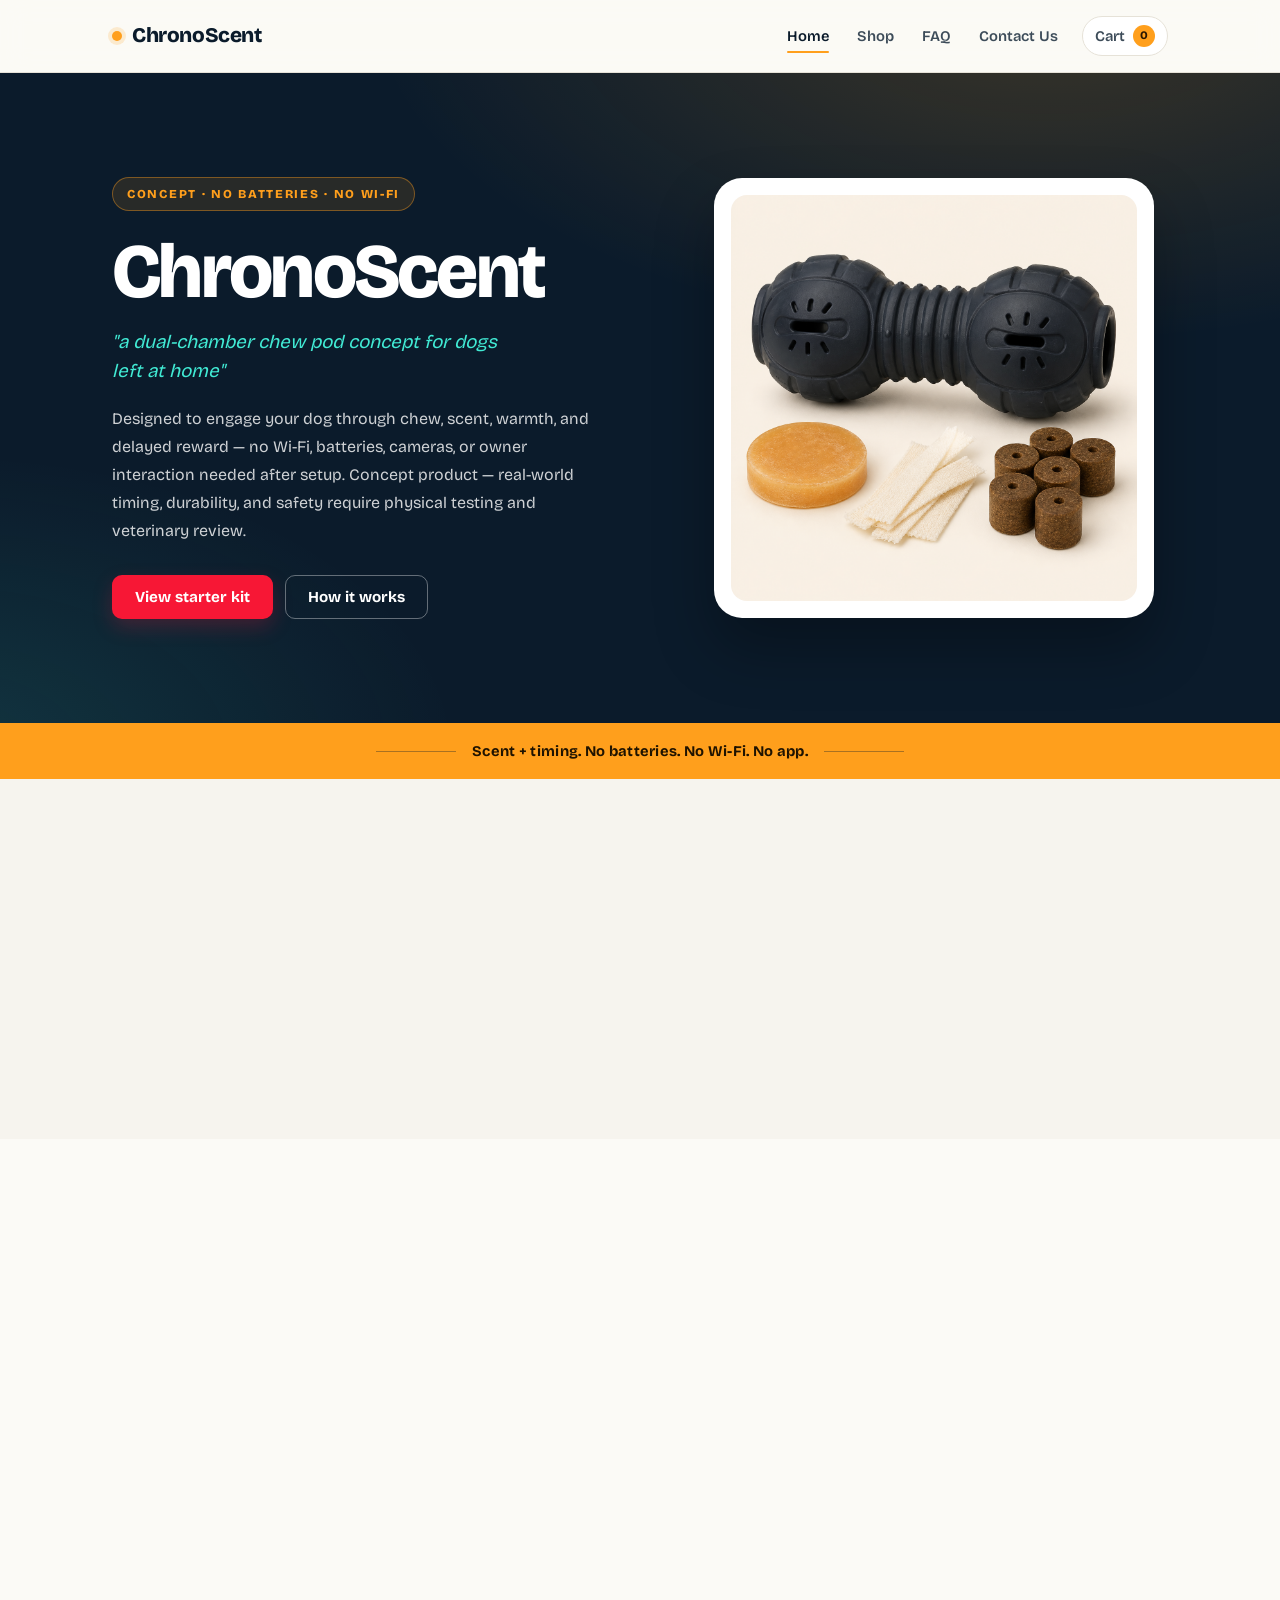
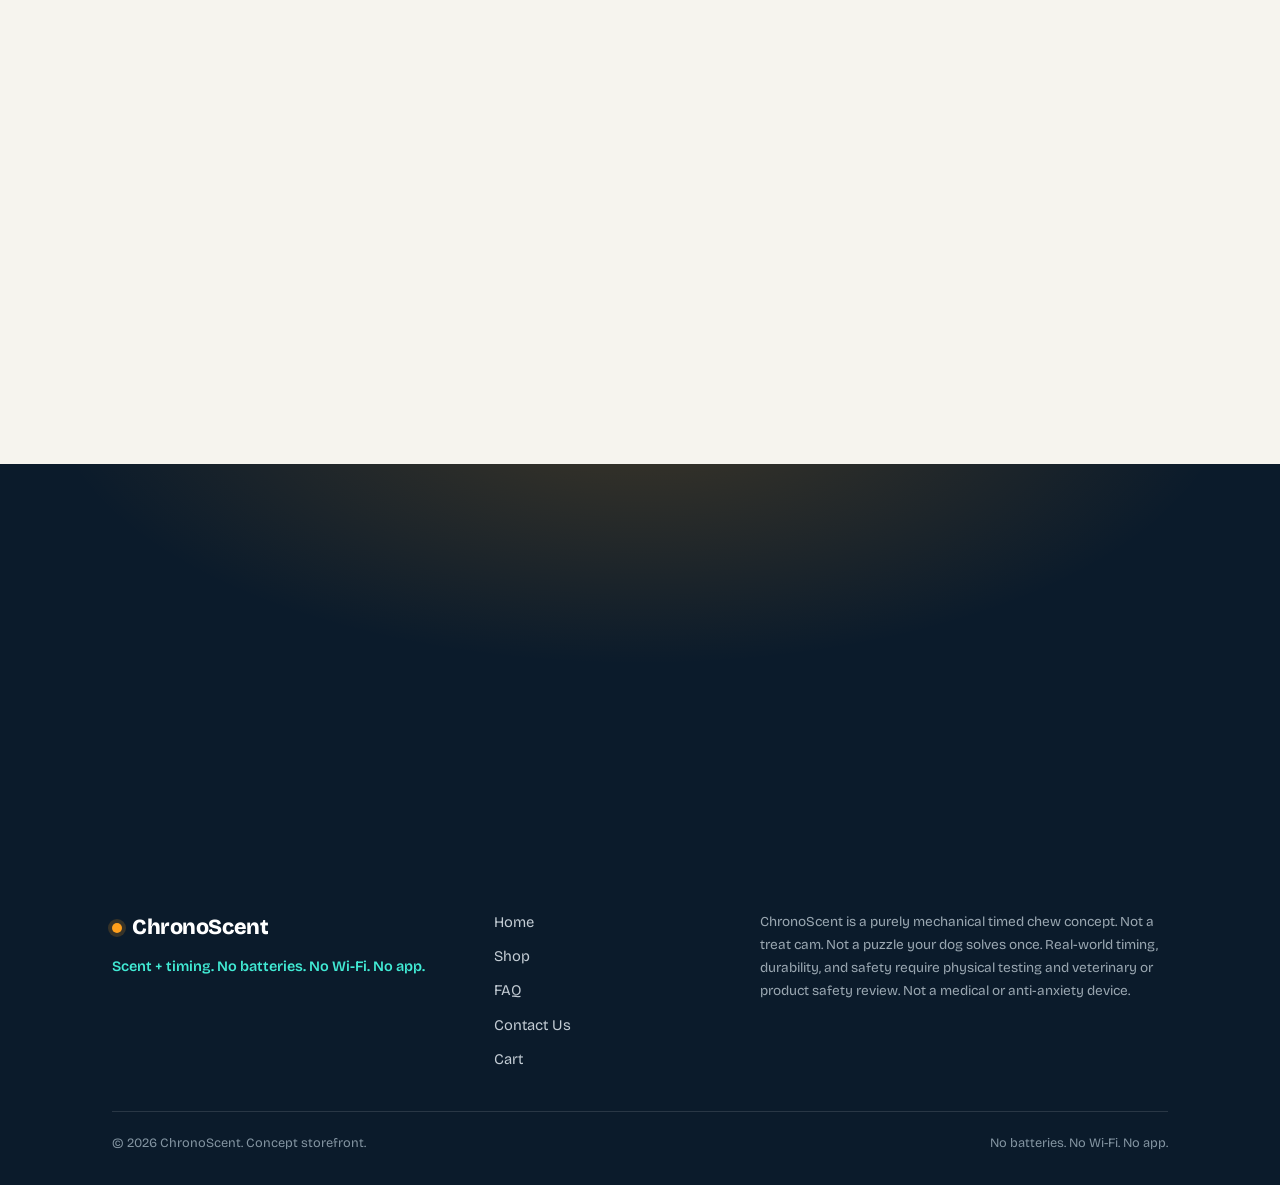
==== commit 115a3fea: "Security & privacy: remove PII from stored orders, add CSP & security headers, clarify sizing/chambe" ====
--- a/index.html
+++ b/index.html
@@ -5,6 +5,10 @@
   <meta name="viewport" content="width=device-width, initial-scale=1.0">
   <meta name="description" content="ChronoScent is a dual-chamber chew pod concept for dogs left at home — chew, scent, warmth and delayed reward without batteries, Wi-Fi or an app.">
   <meta name="theme-color" content="#0b1b2b">
+  <meta http-equiv="Content-Security-Policy" content="default-src 'self'; script-src 'self'; style-src 'self'; img-src 'self' data:; font-src 'self'; connect-src 'self'; frame-ancestors 'none'; base-uri 'self'; form-action 'self';">
+  <meta http-equiv="X-Content-Type-Options" content="nosniff">
+  <meta http-equiv="X-Frame-Options" content="DENY">
+  <meta http-equiv="Referrer-Policy" content="strict-origin-when-cross-origin">
   <title>ChronoScent — A whole home cycle for your pet</title>
   <link rel="stylesheet" href="styles.css">
   <link rel="preload" as="image" href="assets/Homepage_Hero_500x520.png" type="image/png" fetchpriority="high">
--- a/styles.css
+++ b/styles.css
@@ -109,6 +109,10 @@
 img {
   display: block;
   max-width: 100%;
+}
+
+[hidden] {
+  display: none !important;
 }
 
 a {
@@ -1579,6 +1583,18 @@
   border: 1px solid #f6c9d2;
   border-radius: 10px;
   background: #fdecef;
+}
+
+.form-notice,
+.detail-note {
+  margin-top: 10px;
+  padding: 10px 14px;
+  border: 1px solid var(--line);
+  border-radius: 10px;
+  background: var(--surface-alt);
+  color: var(--muted);
+  font-size: 0.85rem;
+  line-height: 1.55;
 }
 
 /* Full-width divider between the product hero and the detail blocks */
